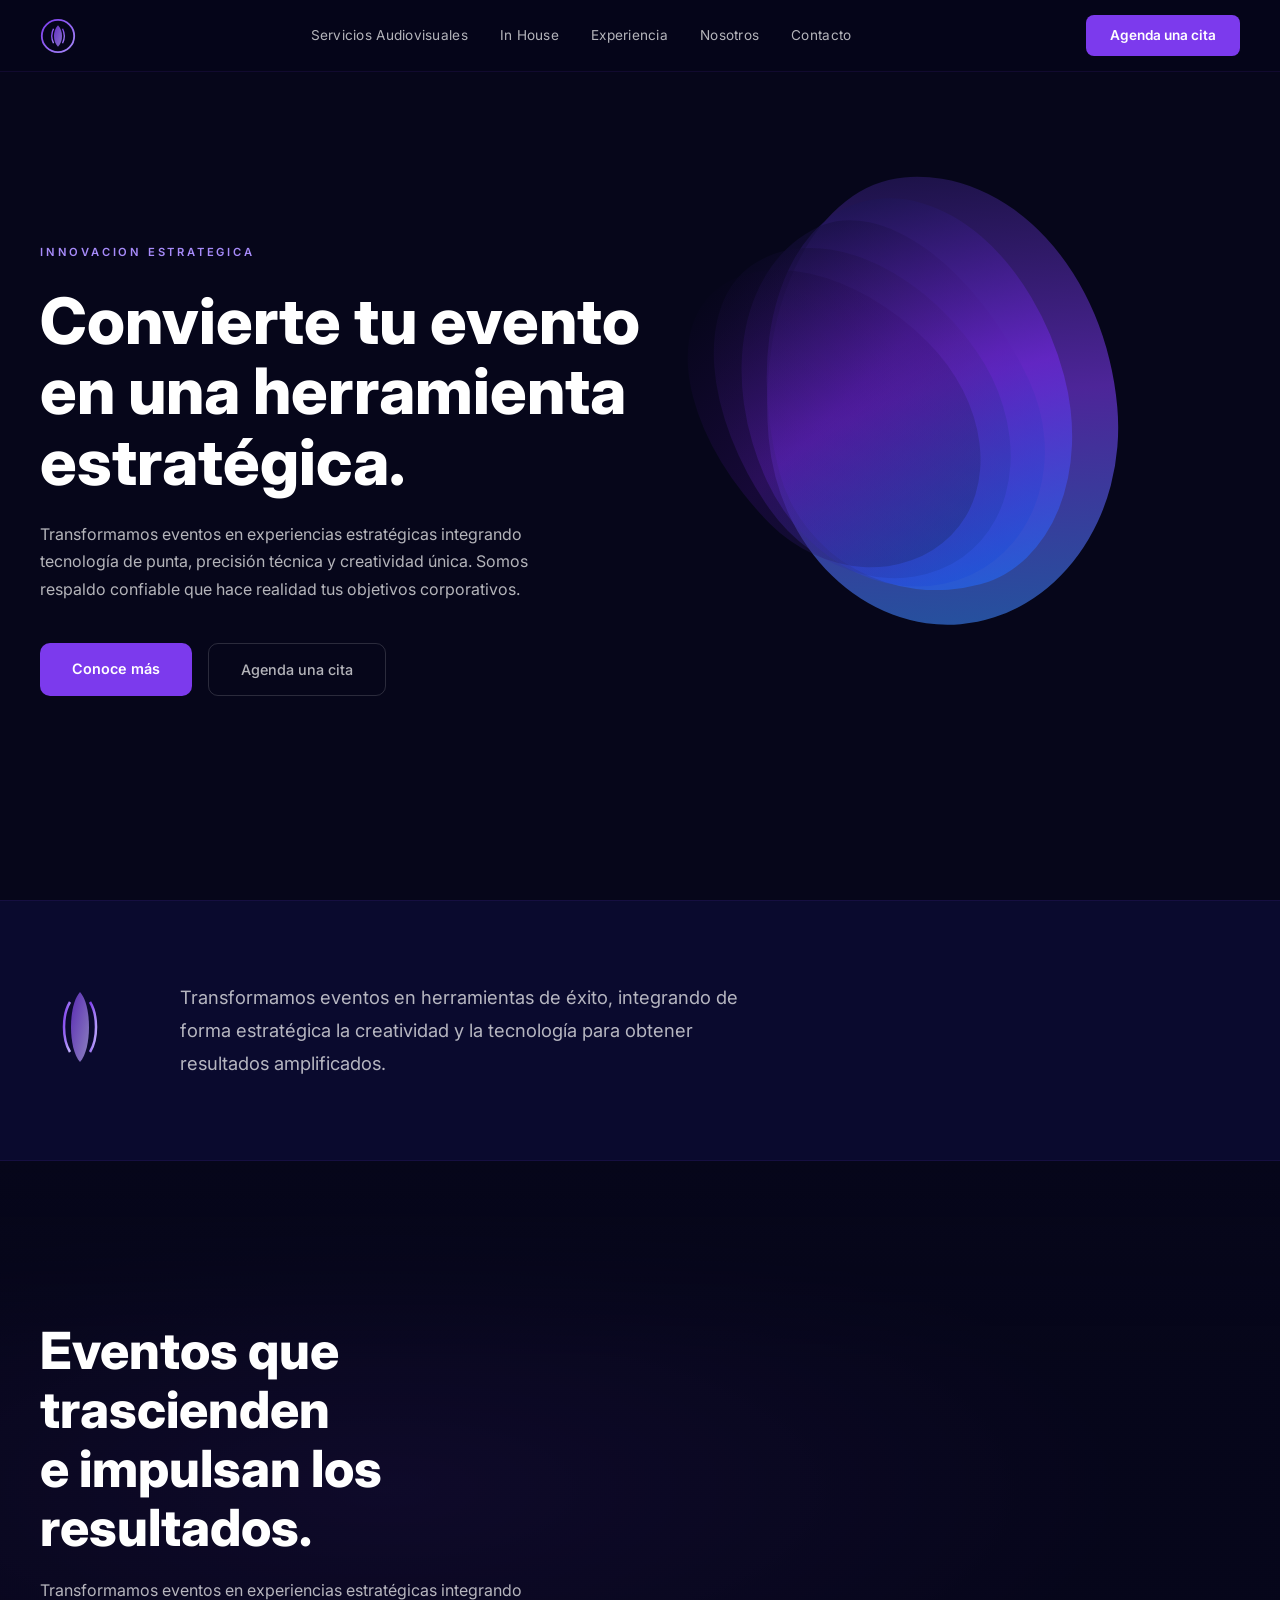
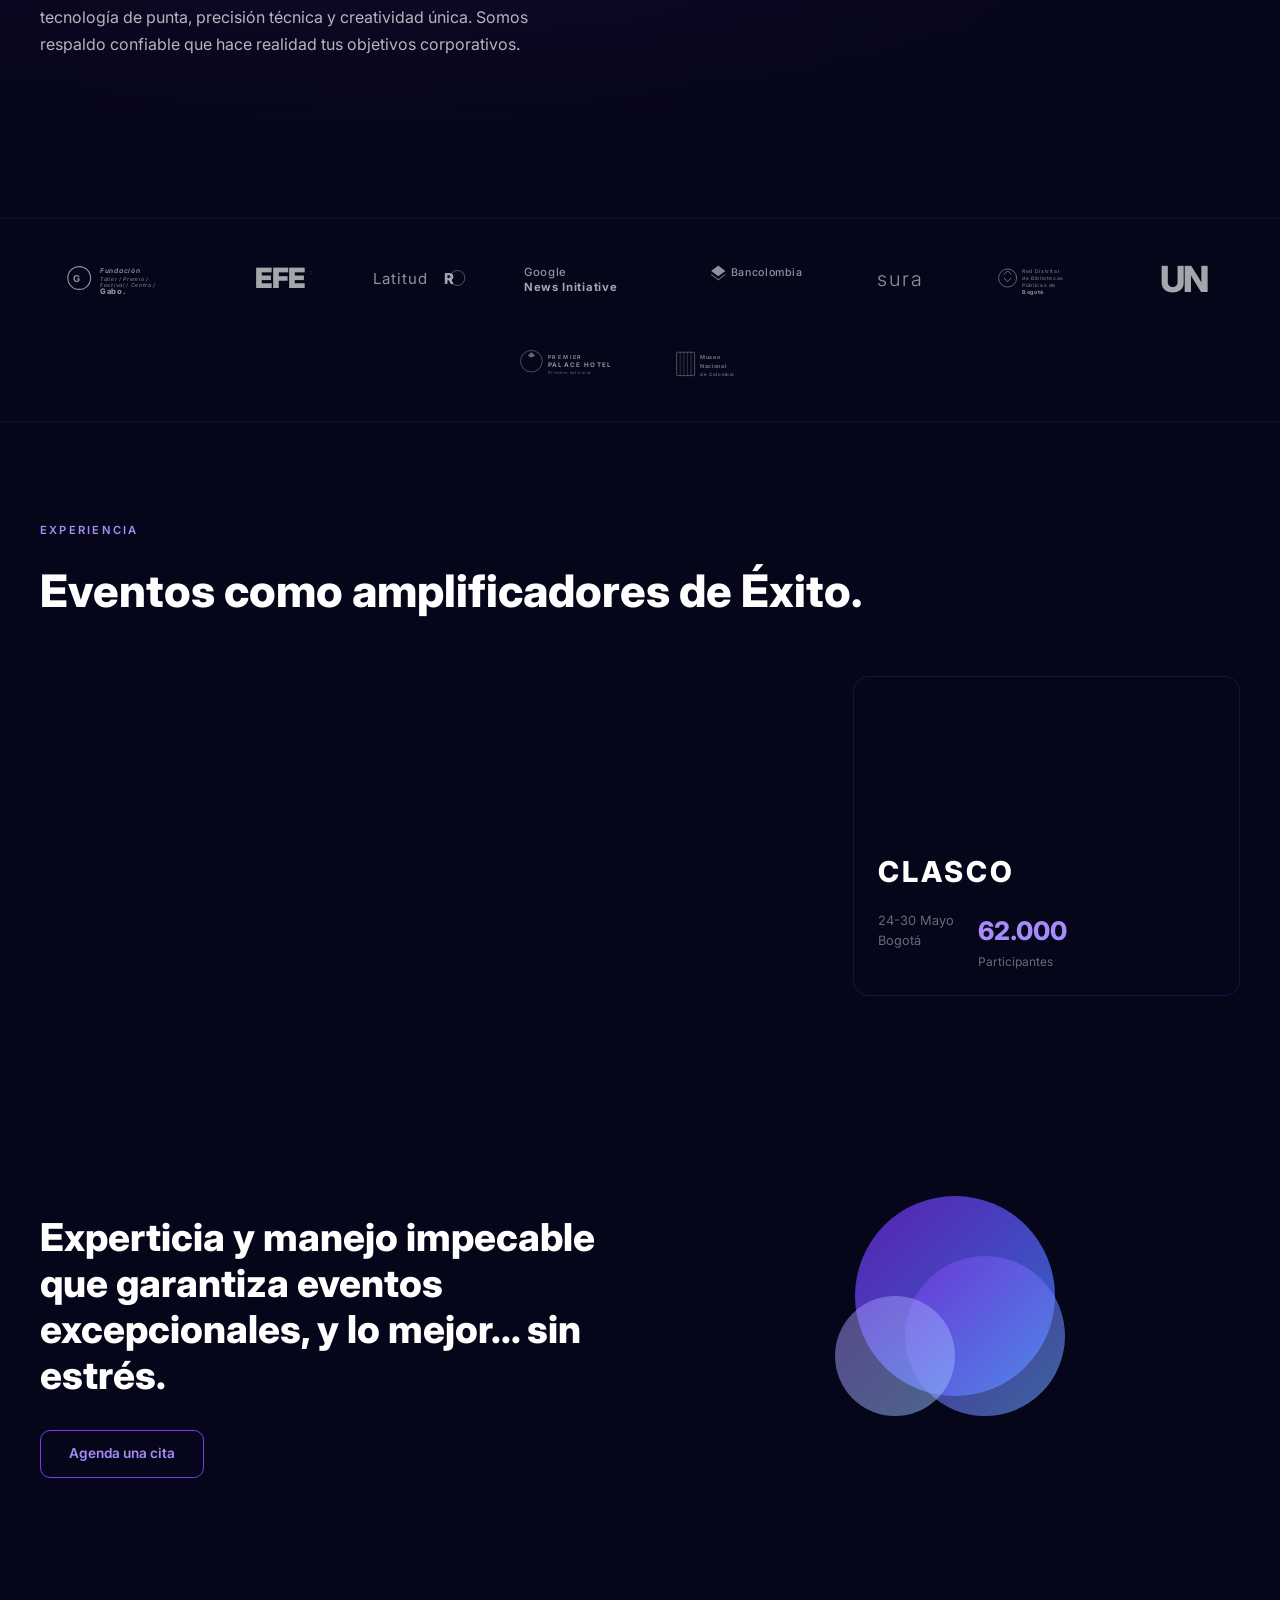
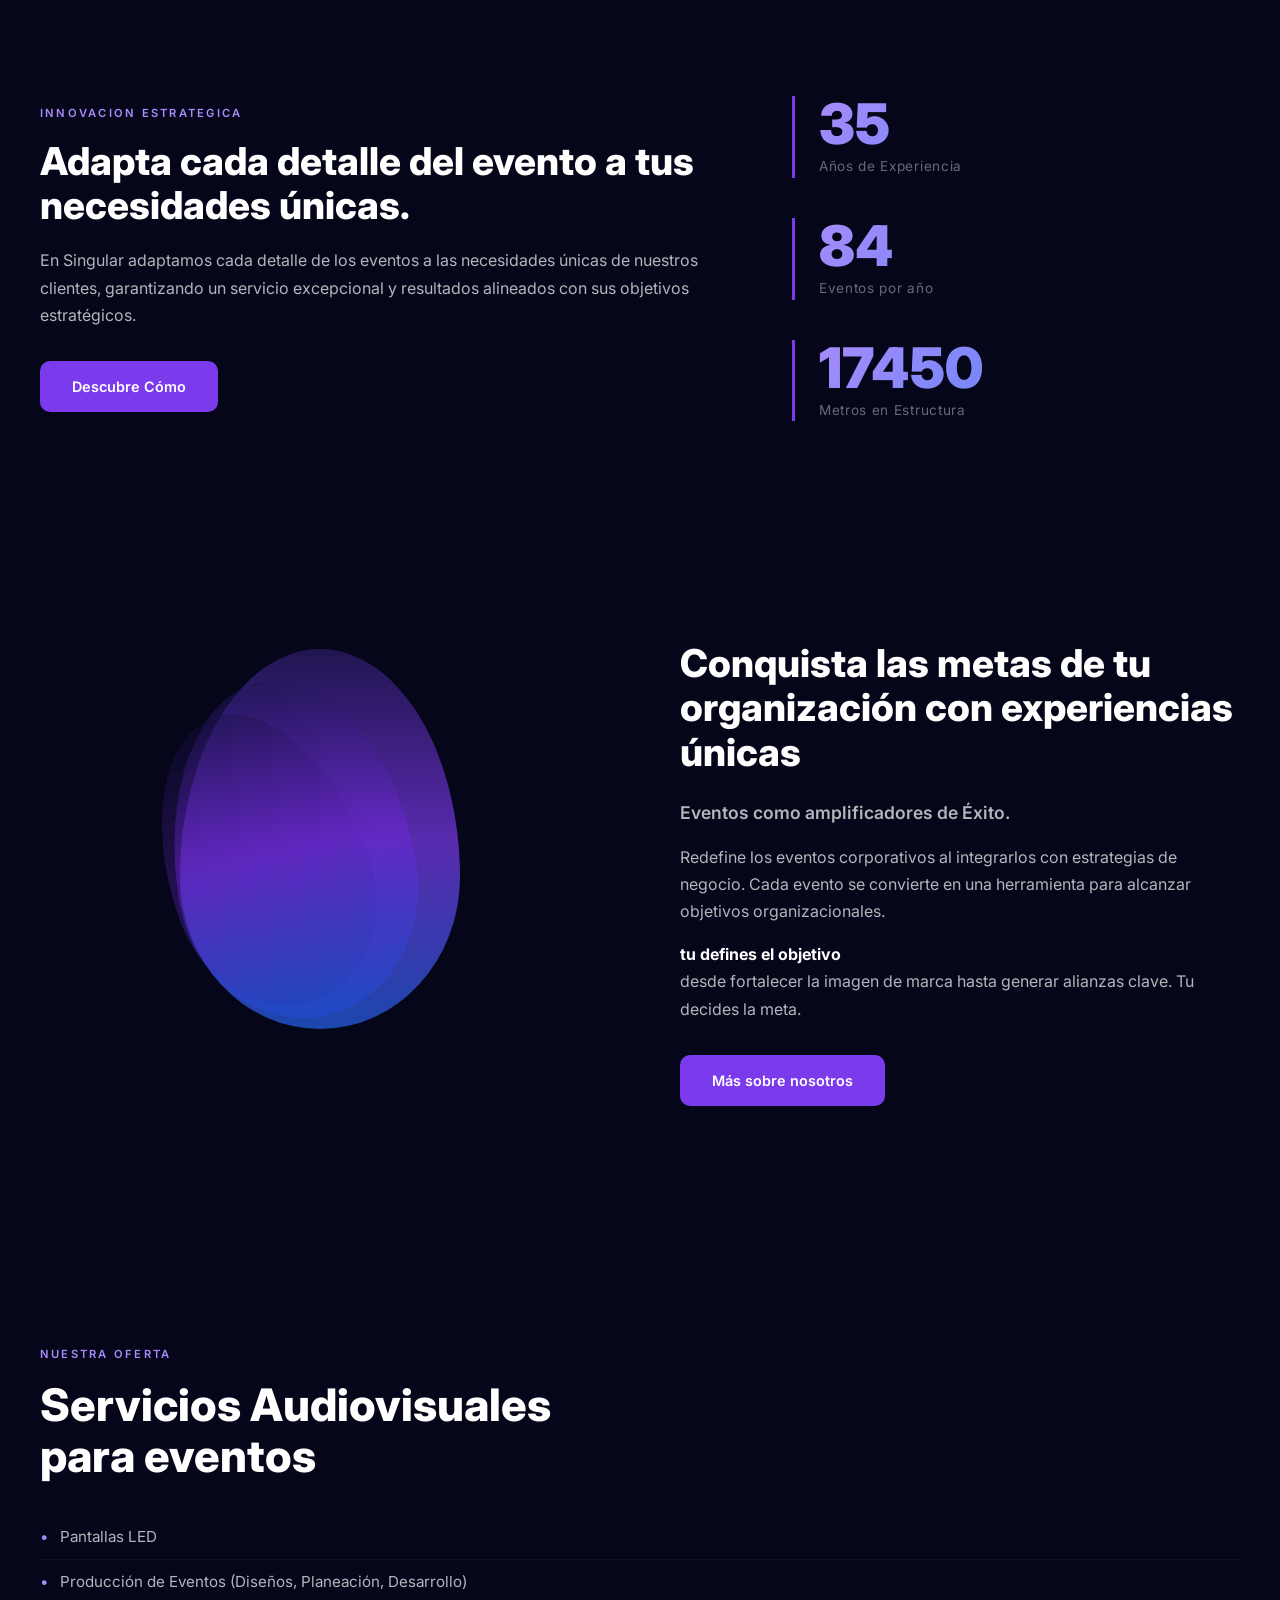
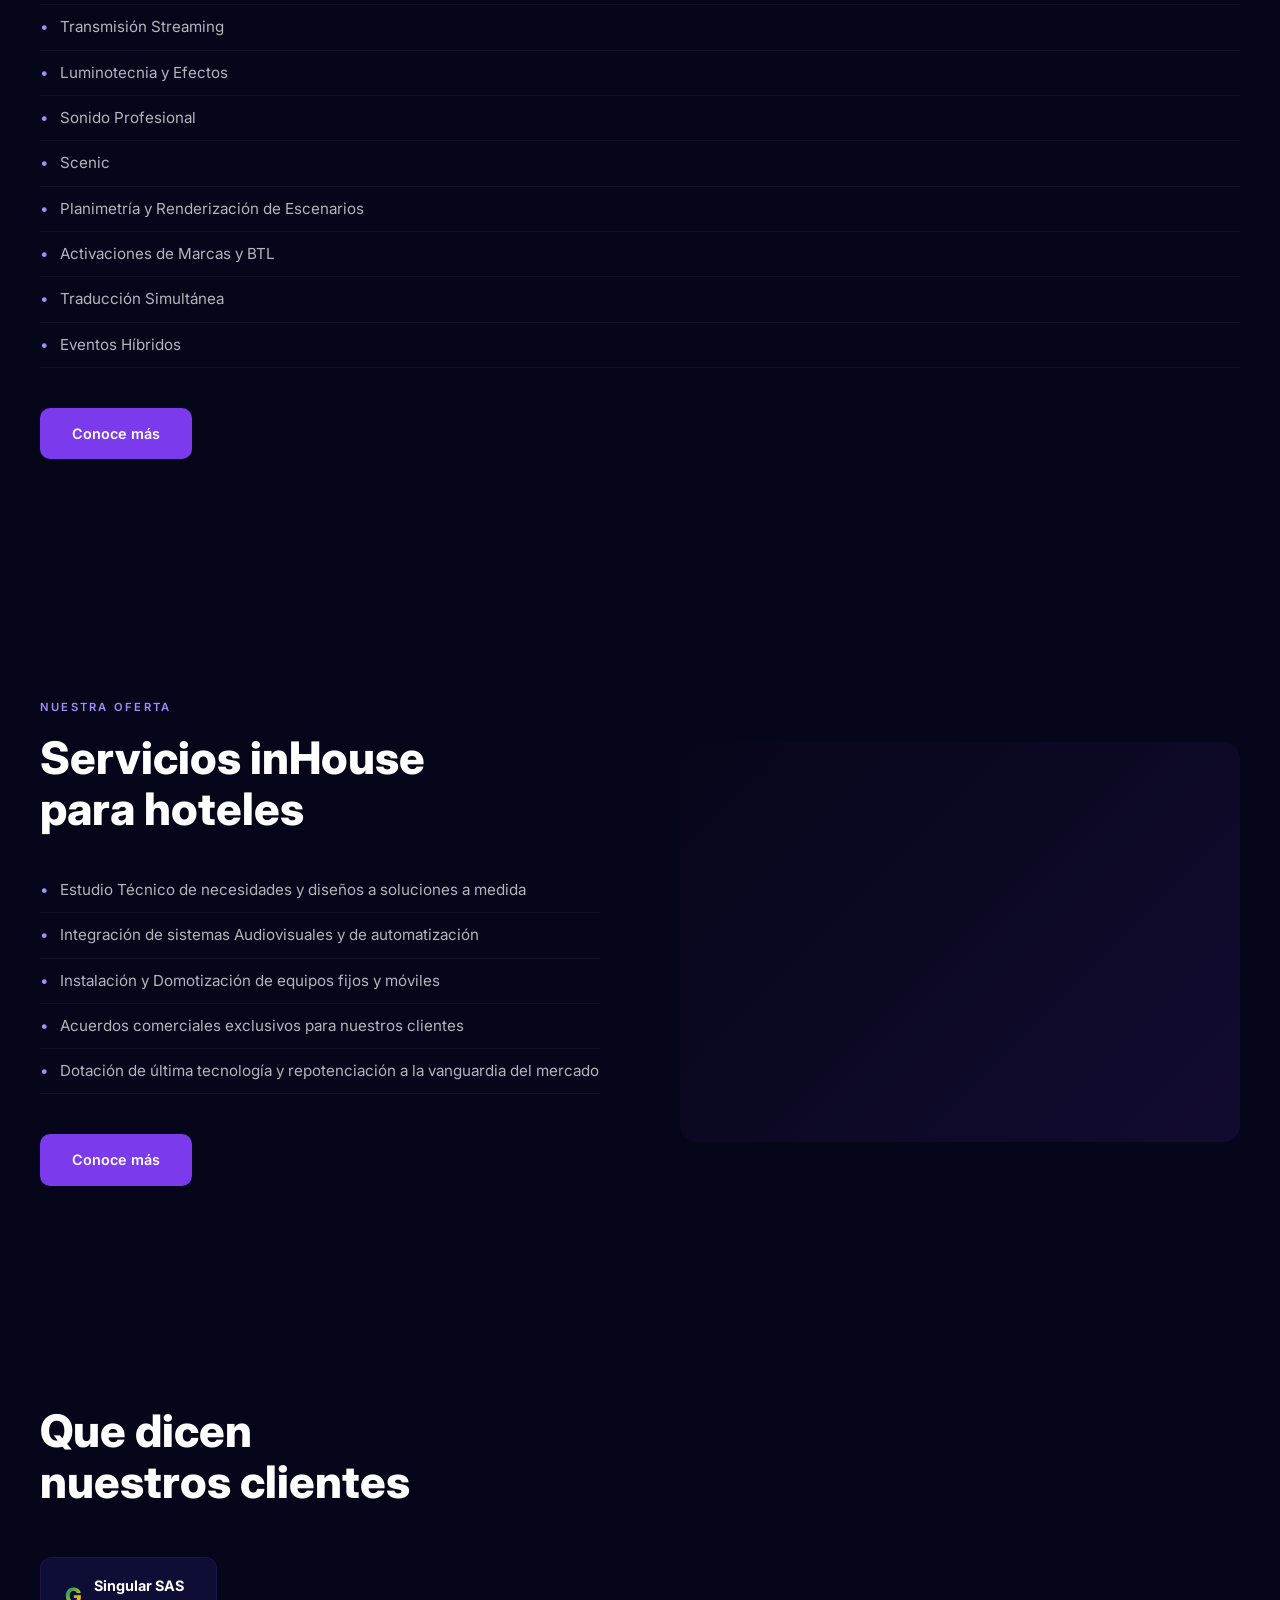
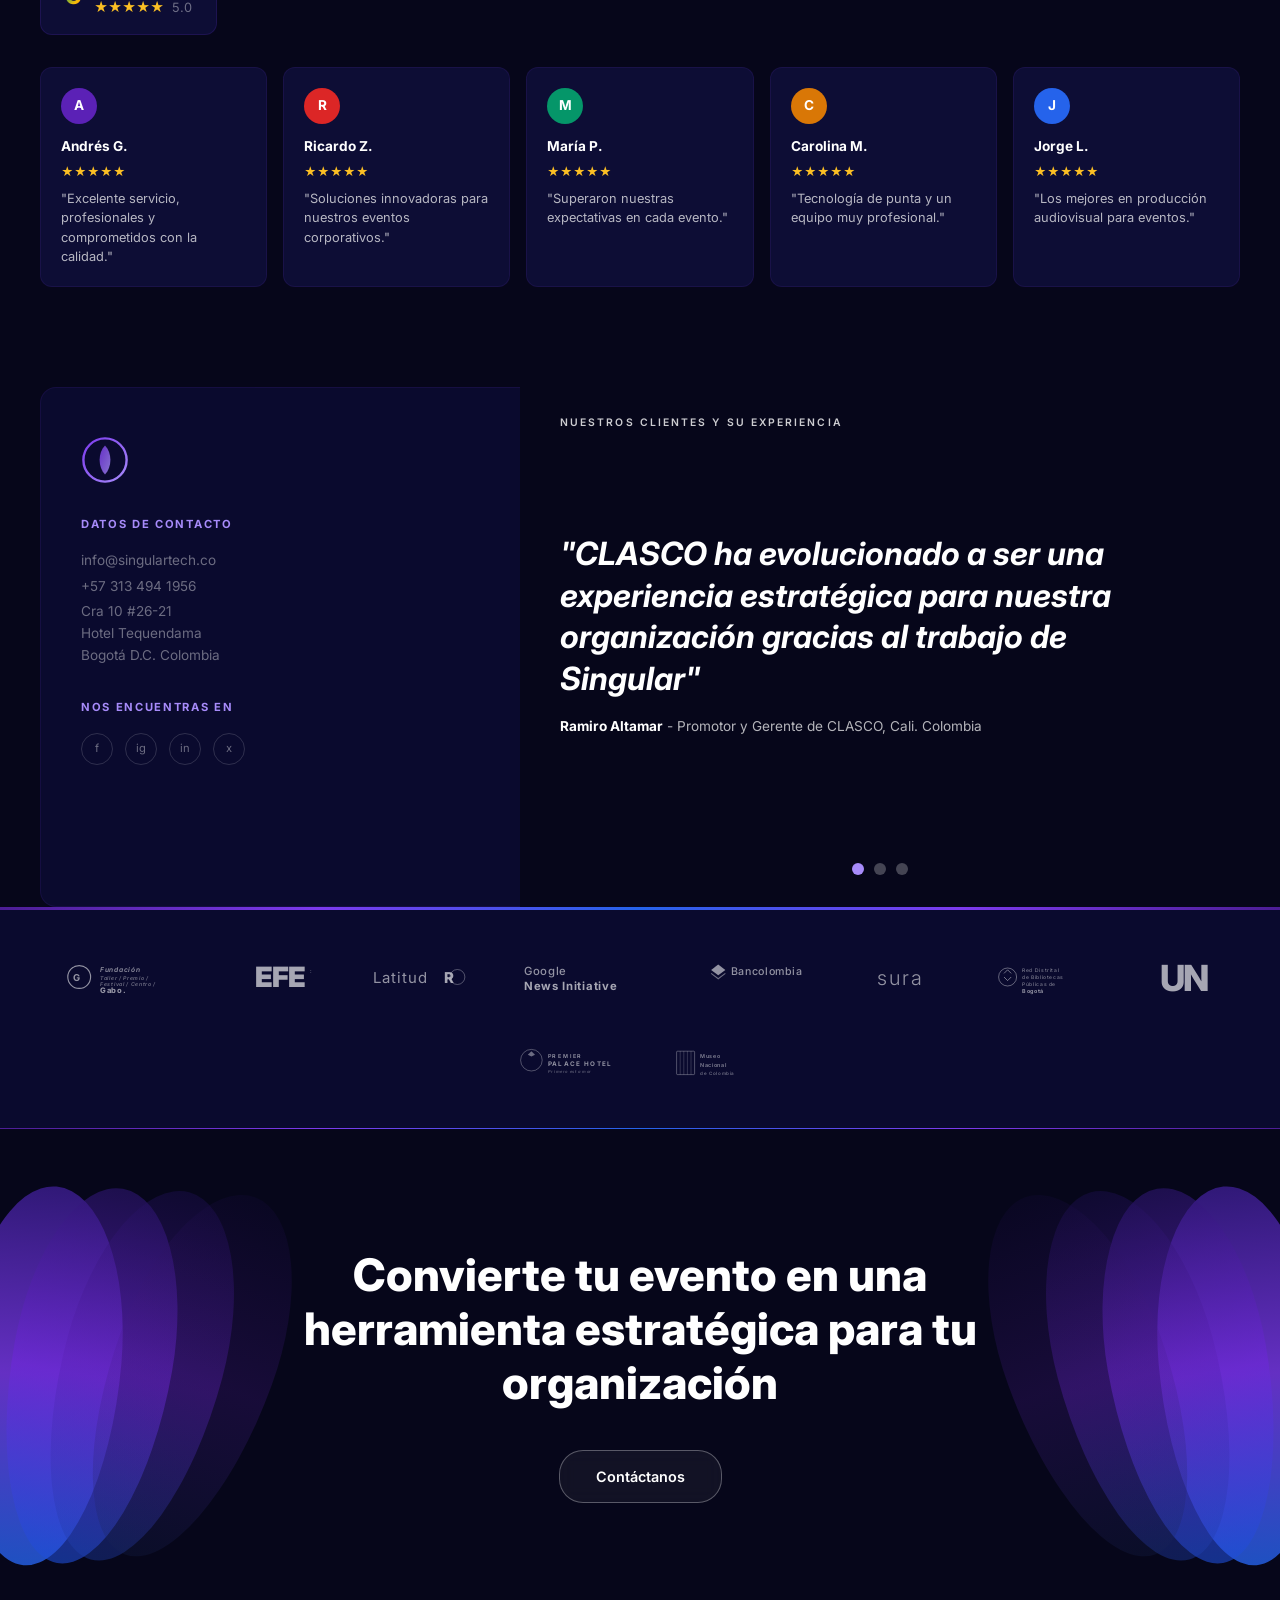
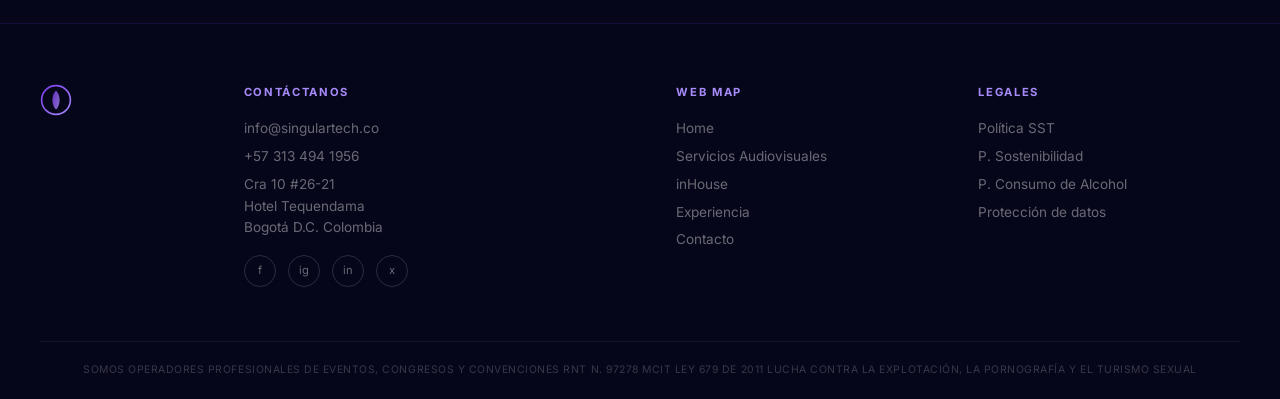
==== index.html @ 5dbaa3d8 "feat: landing page HOME completa - Singular Tech Prototipo de la pagina HOME para Singular (empresa " ====
<!DOCTYPE html>
<html lang="es">
<head>
  <meta charset="UTF-8">
  <meta name="viewport" content="width=device-width, initial-scale=1.0">
  <title>Singular - Eventos Estratégicos</title>
  <link rel="stylesheet" href="styles.css">
  <link rel="preconnect" href="https://fonts.googleapis.com">
  <link rel="preconnect" href="https://fonts.gstatic.com" crossorigin>
  <link href="https://fonts.googleapis.com/css2?family=Inter:wght@300;400;500;600;700;800;900&display=swap" rel="stylesheet">
</head>
<body>

  <!-- NAVBAR -->
  <nav class="navbar">
    <div class="navbar-inner">
      <a href="#" class="logo">
        <svg class="logo-icon" viewBox="0 0 40 40" width="36" height="36">
          <circle cx="20" cy="20" r="18" fill="none" stroke="url(#logoGrad)" stroke-width="2"/>
          <path d="M20 8 C14 14, 14 26, 20 32 C26 26, 26 14, 20 8Z" fill="url(#logoGrad)" opacity="0.8"/>
          <path d="M15 12 C12 18, 12 22, 15 28" stroke="url(#logoGrad)" stroke-width="1.5" fill="none"/>
          <path d="M25 12 C28 18, 28 22, 25 28" stroke="url(#logoGrad)" stroke-width="1.5" fill="none"/>
          <defs>
            <linearGradient id="logoGrad" x1="0%" y1="0%" x2="100%" y2="100%">
              <stop offset="0%" stop-color="#7c3aed"/>
              <stop offset="100%" stop-color="#a78bfa"/>
            </linearGradient>
          </defs>
        </svg>
      </a>
      <div class="nav-links">
        <a href="#">Servicios Audiovisuales</a>
        <a href="#">In House</a>
        <a href="#">Experiencia</a>
        <a href="#">Nosotros</a>
        <a href="#" class="nav-contact">Contacto</a>
      </div>
      <a href="#" class="btn-cta-nav">Agenda una cita</a>
      <button class="mobile-menu-btn" aria-label="Menu">
        <span></span><span></span><span></span>
      </button>
    </div>
  </nav>

  <!-- HERO -->
  <section class="hero">
    <div class="hero-bg-shapes">
      <div class="shape shape-1"></div>
      <div class="shape shape-2"></div>
      <div class="shape shape-3"></div>
      <div class="shape shape-4"></div>
      <div class="shape shape-5"></div>
    </div>
    <div class="hero-content">
      <p class="hero-label">INNOVACION ESTRATEGICA</p>
      <h1>Convierte tu evento<br>en una herramienta<br>estratégica.</h1>
      <p class="hero-sub">Transformamos eventos en experiencias estratégicas integrando tecnología de punta, precisión técnica y creatividad única. Somos respaldo confiable que hace realidad tus objetivos corporativos.</p>
      <div class="hero-buttons">
        <a href="#" class="btn-primary">Conoce más</a>
        <a href="#" class="btn-secondary">Agenda una cita</a>
      </div>
    </div>
  </section>

  <!-- TRANSFORMAMOS -->
  <section class="transform-section">
    <div class="transform-inner">
      <div class="transform-icon">
        <svg viewBox="0 0 80 80" width="80" height="80">
          <path d="M40 5 C28 18, 28 62, 40 75 C52 62, 52 18, 40 5Z" fill="url(#tGrad)" opacity="0.7"/>
          <path d="M30 15 C22 28, 22 52, 30 65" stroke="url(#tGrad)" stroke-width="2.5" fill="none"/>
          <path d="M50 15 C58 28, 58 52, 50 65" stroke="url(#tGrad)" stroke-width="2.5" fill="none"/>
          <defs>
            <linearGradient id="tGrad" x1="0%" y1="0%" x2="100%" y2="100%">
              <stop offset="0%" stop-color="#7c3aed"/>
              <stop offset="100%" stop-color="#c4b5fd"/>
            </linearGradient>
          </defs>
        </svg>
      </div>
      <div class="transform-text">
        <p>Transformamos eventos en herramientas de éxito, integrando de forma estratégica la creatividad y la tecnología para obtener resultados amplificados.</p>
      </div>
    </div>
  </section>

  <!-- EVENTOS QUE TRASCIENDEN -->
  <section class="trascienden">
    <div class="trascienden-bg">
      <div class="gradient-overlay"></div>
    </div>
    <div class="trascienden-content">
      <h2>Eventos que trascienden<br>e impulsan los resultados.</h2>
      <p>Transformamos eventos en experiencias estratégicas integrando tecnología de punta, precisión técnica y creatividad única. Somos respaldo confiable que hace realidad tus objetivos corporativos.</p>
    </div>
  </section>

  <!-- LOGOS CLIENTES -->
  <section class="logos-section">
    <div class="logos-track">
      <!-- Fundación Gabo -->
      <span class="logo-item logo-svg">
        <svg viewBox="0 0 150 40" height="38">
          <circle cx="16" cy="20" r="12" fill="none" stroke="white" stroke-width="1.2" opacity="0.7"/>
          <text x="14" y="24" font-size="10" fill="white" font-weight="700" text-anchor="middle" opacity="0.7">G</text>
          <text x="38" y="15" font-size="7" fill="white" font-weight="600" font-style="italic" opacity="0.7">Fundación</text>
          <text x="38" y="23" font-size="5.5" fill="white" opacity="0.5" font-style="italic">Taller / Premio /</text>
          <text x="38" y="29" font-size="5.5" fill="white" opacity="0.5" font-style="italic">Festival / Centro /</text>
          <text x="38" y="37" font-size="8" fill="white" font-weight="800" opacity="0.7">Gabo.</text>
        </svg>
      </span>
      <!-- EFE -->
      <span class="logo-item logo-svg">
        <svg viewBox="0 0 70 32" height="32">
          <text x="0" y="26" font-size="28" fill="white" font-weight="900" letter-spacing="-1" opacity="0.8">EFE</text>
          <text x="55" y="12" font-size="5" fill="white" opacity="0.6">:</text>
        </svg>
      </span>
      <!-- Latitud R -->
      <span class="logo-item logo-svg">
        <svg viewBox="0 0 110 32" height="30">
          <text x="0" y="22" font-size="16" fill="white" font-weight="400" letter-spacing="1" opacity="0.7">Latitud</text>
          <text x="76" y="22" font-size="16" fill="white" font-weight="800" opacity="0.8">R</text>
          <circle cx="90" cy="16" r="8" fill="none" stroke="white" stroke-width="1" opacity="0.4"/>
        </svg>
      </span>
      <!-- Google News Initiative -->
      <span class="logo-item logo-svg">
        <svg viewBox="0 0 140 36" height="34">
          <text x="0" y="16" font-size="12" fill="white" font-weight="500" opacity="0.7">Google</text>
          <text x="0" y="32" font-size="12" fill="white" font-weight="700" opacity="0.8">News Initiative</text>
        </svg>
      </span>
      <!-- Bancolombia -->
      <span class="logo-item logo-svg">
        <svg viewBox="0 0 140 36" height="32">
          <path d="M8 10 L16 4 L24 10 L16 16Z" fill="white" opacity="0.7"/>
          <path d="M8 14 L16 20 L24 14" fill="none" stroke="white" stroke-width="1.2" opacity="0.5"/>
          <text x="30" y="16" font-size="12" fill="white" font-weight="500" opacity="0.7">Bancolombia</text>
        </svg>
      </span>
      <!-- SURA -->
      <span class="logo-item logo-svg">
        <svg viewBox="0 0 70 28" height="28">
          <text x="0" y="22" font-size="20" fill="white" font-weight="300" letter-spacing="2" opacity="0.7">sura</text>
        </svg>
      </span>
      <!-- BibloRed -->
      <span class="logo-item logo-svg">
        <svg viewBox="0 0 130 40" height="36">
          <circle cx="14" cy="20" r="10" fill="none" stroke="white" stroke-width="1" opacity="0.5"/>
          <path d="M10 16 L14 12 L18 16 M10 20 L14 24 L18 20" stroke="white" stroke-width="1" fill="none" opacity="0.6"/>
          <text x="30" y="14" font-size="5.5" fill="white" opacity="0.5">Red Distrital</text>
          <text x="30" y="22" font-size="5.5" fill="white" opacity="0.5">de Bibliotecas</text>
          <text x="30" y="30" font-size="5.5" fill="white" opacity="0.5">Públicas de</text>
          <text x="30" y="38" font-size="6" fill="white" font-weight="700" opacity="0.7">Bogotá</text>
        </svg>
      </span>
      <!-- UN -->
      <span class="logo-item logo-svg">
        <svg viewBox="0 0 50 32" height="36">
          <text x="0" y="28" font-size="32" fill="white" font-weight="800" letter-spacing="-2" opacity="0.8">UN</text>
        </svg>
      </span>
      <!-- Premier Palace Hotel -->
      <span class="logo-item logo-svg">
        <svg viewBox="0 0 120 40" height="36">
          <circle cx="16" cy="18" r="12" fill="none" stroke="white" stroke-width="0.8" opacity="0.5"/>
          <path d="M12 12 L16 8 L20 12 L16 14Z" fill="white" opacity="0.5"/>
          <text x="34" y="15" font-size="6" fill="white" font-weight="600" letter-spacing="2" opacity="0.7">PREMIER</text>
          <text x="34" y="24" font-size="7" fill="white" font-weight="700" letter-spacing="1.5" opacity="0.7">PALACE HOTEL</text>
          <text x="34" y="32" font-size="4.5" fill="white" opacity="0.4" font-style="italic">Primero est amor</text>
        </svg>
      </span>
      <!-- Museo Nacional -->
      <span class="logo-item logo-svg">
        <svg viewBox="0 0 100 40" height="36">
          <rect x="4" y="8" width="20" height="26" rx="1" fill="none" stroke="white" stroke-width="0.8" opacity="0.5"/>
          <line x1="8" y1="8" x2="8" y2="34" stroke="white" stroke-width="0.6" opacity="0.4"/>
          <line x1="12" y1="8" x2="12" y2="34" stroke="white" stroke-width="0.6" opacity="0.4"/>
          <line x1="16" y1="8" x2="16" y2="34" stroke="white" stroke-width="0.6" opacity="0.4"/>
          <line x1="20" y1="8" x2="20" y2="34" stroke="white" stroke-width="0.6" opacity="0.4"/>
          <text x="30" y="16" font-size="6" fill="white" font-weight="600" opacity="0.6">Museo</text>
          <text x="30" y="25" font-size="6" fill="white" font-weight="600" opacity="0.6">Nacional</text>
          <text x="30" y="34" font-size="5" fill="white" opacity="0.5">de Colombia</text>
        </svg>
      </span>
    </div>
  </section>

  <!-- AMPLIFICADORES DE EXITO -->
  <section class="amplificadores">
    <div class="amplificadores-content">
      <p class="section-label">EXPERIENCIA</p>
      <h2>Eventos como amplificadores de Éxito.</h2>
    </div>
    <div class="amplificadores-grid">
      <div class="amp-card amp-img-1">
        <div class="amp-card-overlay"></div>
      </div>
      <div class="amp-card amp-img-2">
        <div class="amp-card-overlay"></div>
      </div>
      <div class="amp-card amp-featured">
        <div class="amp-featured-inner">
          <span class="amp-tag">CLASCO</span>
          <div class="amp-stats-row">
            <div class="amp-stat-mini">
              <span class="amp-stat-date">24-30 Mayo</span>
              <span class="amp-stat-place">Bogotá</span>
            </div>
            <div class="amp-stat-mini">
              <span class="amp-stat-num">62.000</span>
              <span class="amp-stat-label">Participantes</span>
            </div>
          </div>
        </div>
      </div>
    </div>
  </section>

  <!-- EXPERTICIA -->
  <section class="experticia">
    <div class="experticia-content">
      <h2>Experticia y manejo impecable que garantiza eventos excepcionales, y lo mejor... sin estrés.</h2>
      <a href="#" class="btn-outline">Agenda una cita</a>
    </div>
    <div class="experticia-visual">
      <div class="shape-cluster">
        <div class="shape-ball s1"></div>
        <div class="shape-ball s2"></div>
        <div class="shape-ball s3"></div>
      </div>
    </div>
  </section>

  <!-- ADAPTA CADA DETALLE + STATS -->
  <section class="adapta">
    <div class="adapta-left">
      <p class="section-label">INNOVACION ESTRATEGICA</p>
      <h2>Adapta cada detalle del evento a tus necesidades únicas.</h2>
      <p>En Singular adaptamos cada detalle de los eventos a las necesidades únicas de nuestros clientes, garantizando un servicio excepcional y resultados alineados con sus objetivos estratégicos.</p>
      <a href="#" class="btn-primary">Descubre Cómo</a>
    </div>
    <div class="adapta-right">
      <div class="stat-block">
        <span class="stat-number">35</span>
        <span class="stat-text">Años de Experiencia</span>
      </div>
      <div class="stat-block">
        <span class="stat-number">84</span>
        <span class="stat-text">Eventos por año</span>
      </div>
      <div class="stat-block">
        <span class="stat-number">17450</span>
        <span class="stat-text">Metros en Estructura</span>
      </div>
    </div>
  </section>

  <!-- CONQUISTA LAS METAS -->
  <section class="conquista">
    <div class="conquista-visual">
      <div class="conquista-shapes">
        <div class="cshape c1"></div>
        <div class="cshape c2"></div>
        <div class="cshape c3"></div>
      </div>
    </div>
    <div class="conquista-content">
      <h2>Conquista las metas de tu organización con experiencias únicas</h2>
      <p class="conquista-sub">Eventos como amplificadores de Éxito.</p>
      <p>Redefine los eventos corporativos al integrarlos con estrategias de negocio. Cada evento se convierte en una herramienta para alcanzar objetivos organizacionales.</p>
      <p class="conquista-define"><strong>tu defines el objetivo</strong><br>desde fortalecer la imagen de marca hasta generar alianzas clave. Tu decides la meta.</p>
      <a href="#" class="btn-primary">Más sobre nosotros</a>
    </div>
  </section>

  <!-- SERVICIOS AUDIOVISUALES -->
  <section class="servicios-av">
    <div class="servicios-av-bg"></div>
    <div class="servicios-av-content">
      <p class="section-label">NUESTRA OFERTA</p>
      <h2>Servicios Audiovisuales<br>para eventos</h2>
      <ul class="servicios-list">
        <li>Pantallas LED</li>
        <li>Producción de Eventos (Diseños, Planeación, Desarrollo)</li>
        <li>Transmisión Streaming</li>
        <li>Luminotecnia y Efectos</li>
        <li>Sonido Profesional</li>
        <li>Scenic</li>
        <li>Planimetría y Renderización de Escenarios</li>
        <li>Activaciones de Marcas y BTL</li>
        <li>Traducción Simultánea</li>
        <li>Eventos Híbridos</li>
      </ul>
      <a href="#" class="btn-primary">Conoce más</a>
    </div>
  </section>

  <!-- SERVICIOS INHOUSE -->
  <section class="servicios-inhouse">
    <div class="servicios-inhouse-content">
      <p class="section-label">NUESTRA OFERTA</p>
      <h2>Servicios inHouse<br>para hoteles</h2>
      <ul class="servicios-list">
        <li>Estudio Técnico de necesidades y diseños a soluciones a medida</li>
        <li>Integración de sistemas Audiovisuales y de automatización</li>
        <li>Instalación y Domotización de equipos fijos y móviles</li>
        <li>Acuerdos comerciales exclusivos para nuestros clientes</li>
        <li>Dotación de última tecnología y repotenciación a la vanguardia del mercado</li>
      </ul>
      <a href="#" class="btn-primary">Conoce más</a>
    </div>
    <div class="servicios-inhouse-visual">
      <div class="inhouse-img-placeholder"></div>
    </div>
  </section>

  <!-- QUE DICEN NUESTROS CLIENTES -->
  <section class="testimonios">
    <h2>Que dicen<br>nuestros clientes</h2>
    <div class="google-reviews">
      <div class="google-badge">
        <span class="google-g">G</span>
        <div>
          <strong>Singular SAS</strong>
          <div class="stars">&#9733;&#9733;&#9733;&#9733;&#9733; <span>5.0</span></div>
        </div>
      </div>
      <div class="reviews-grid">
        <div class="review-card">
          <div class="review-avatar">A</div>
          <div class="review-content">
            <strong>Andrés G.</strong>
            <div class="stars-sm">&#9733;&#9733;&#9733;&#9733;&#9733;</div>
            <p>"Excelente servicio, profesionales y comprometidos con la calidad."</p>
          </div>
        </div>
        <div class="review-card">
          <div class="review-avatar r">R</div>
          <div class="review-content">
            <strong>Ricardo Z.</strong>
            <div class="stars-sm">&#9733;&#9733;&#9733;&#9733;&#9733;</div>
            <p>"Soluciones innovadoras para nuestros eventos corporativos."</p>
          </div>
        </div>
        <div class="review-card">
          <div class="review-avatar m">M</div>
          <div class="review-content">
            <strong>María P.</strong>
            <div class="stars-sm">&#9733;&#9733;&#9733;&#9733;&#9733;</div>
            <p>"Superaron nuestras expectativas en cada evento."</p>
          </div>
        </div>
        <div class="review-card">
          <div class="review-avatar c">C</div>
          <div class="review-content">
            <strong>Carolina M.</strong>
            <div class="stars-sm">&#9733;&#9733;&#9733;&#9733;&#9733;</div>
            <p>"Tecnología de punta y un equipo muy profesional."</p>
          </div>
        </div>
        <div class="review-card">
          <div class="review-avatar j">J</div>
          <div class="review-content">
            <strong>Jorge L.</strong>
            <div class="stars-sm">&#9733;&#9733;&#9733;&#9733;&#9733;</div>
            <p>"Los mejores en producción audiovisual para eventos."</p>
          </div>
        </div>
      </div>
    </div>
  </section>

  <!-- TESTIMONIAL CLASCO -->
  <section class="testimonial-clasco">
    <div class="testimonial-clasco-grid">
      <div class="testimonial-clasco-info">
        <svg class="logo-icon" viewBox="0 0 40 40" width="48" height="48">
          <circle cx="20" cy="20" r="18" fill="none" stroke="url(#tcGrad)" stroke-width="2"/>
          <path d="M20 8 C14 14, 14 26, 20 32 C26 26, 26 14, 20 8Z" fill="url(#tcGrad)" opacity="0.8"/>
          <defs>
            <linearGradient id="tcGrad" x1="0%" y1="0%" x2="100%" y2="100%">
              <stop offset="0%" stop-color="#7c3aed"/>
              <stop offset="100%" stop-color="#a78bfa"/>
            </linearGradient>
          </defs>
        </svg>
        <h4>DATOS DE CONTACTO</h4>
        <p>info@singulartech.co</p>
        <p>+57 313 494 1956</p>
        <p>Cra 10 #26-21<br>Hotel Tequendama<br>Bogotá D.C. Colombia</p>
        <h4 class="mt-24">NOS ENCUENTRAS EN</h4>
        <div class="social-icons">
          <a href="#" aria-label="Facebook">f</a>
          <a href="#" aria-label="Instagram">ig</a>
          <a href="#" aria-label="LinkedIn">in</a>
          <a href="#" aria-label="X">x</a>
        </div>
      </div>
      <div class="testimonial-clasco-quote">
        <span class="testimonial-label">NUESTROS CLIENTES Y SU EXPERIENCIA</span>
        <div class="testimonial-quote-content">
          <blockquote>
            "CLASCO ha evolucionado a ser una experiencia estratégica para nuestra organización gracias al trabajo de Singular"
          </blockquote>
          <p class="testimonial-author"><strong>Ramiro Altamar</strong> - Promotor y Gerente de CLASCO, Cali. Colombia</p>
        </div>
        <div class="testimonial-dots">
          <span class="dot active"></span>
          <span class="dot"></span>
          <span class="dot"></span>
        </div>
      </div>
    </div>
  </section>

  <!-- LOGOS CLIENTES FULL (reusa mismos SVGs) -->
  <section class="logos-section-full">
    <div class="logos-track">
      <span class="logo-item logo-svg">
        <svg viewBox="0 0 150 40" height="38">
          <circle cx="16" cy="20" r="12" fill="none" stroke="white" stroke-width="1.2" opacity="0.7"/>
          <text x="14" y="24" font-size="10" fill="white" font-weight="700" text-anchor="middle" opacity="0.7">G</text>
          <text x="38" y="15" font-size="7" fill="white" font-weight="600" font-style="italic" opacity="0.7">Fundación</text>
          <text x="38" y="23" font-size="5.5" fill="white" opacity="0.5" font-style="italic">Taller / Premio /</text>
          <text x="38" y="29" font-size="5.5" fill="white" opacity="0.5" font-style="italic">Festival / Centro /</text>
          <text x="38" y="37" font-size="8" fill="white" font-weight="800" opacity="0.7">Gabo.</text>
        </svg>
      </span>
      <span class="logo-item logo-svg">
        <svg viewBox="0 0 70 32" height="32">
          <text x="0" y="26" font-size="28" fill="white" font-weight="900" letter-spacing="-1" opacity="0.8">EFE</text>
          <text x="55" y="12" font-size="5" fill="white" opacity="0.6">:</text>
        </svg>
      </span>
      <span class="logo-item logo-svg">
        <svg viewBox="0 0 110 32" height="30">
          <text x="0" y="22" font-size="16" fill="white" font-weight="400" letter-spacing="1" opacity="0.7">Latitud</text>
          <text x="76" y="22" font-size="16" fill="white" font-weight="800" opacity="0.8">R</text>
          <circle cx="90" cy="16" r="8" fill="none" stroke="white" stroke-width="1" opacity="0.4"/>
        </svg>
      </span>
      <span class="logo-item logo-svg">
        <svg viewBox="0 0 140 36" height="34">
          <text x="0" y="16" font-size="12" fill="white" font-weight="500" opacity="0.7">Google</text>
          <text x="0" y="32" font-size="12" fill="white" font-weight="700" opacity="0.8">News Initiative</text>
        </svg>
      </span>
      <span class="logo-item logo-svg">
        <svg viewBox="0 0 140 36" height="32">
          <path d="M8 10 L16 4 L24 10 L16 16Z" fill="white" opacity="0.7"/>
          <path d="M8 14 L16 20 L24 14" fill="none" stroke="white" stroke-width="1.2" opacity="0.5"/>
          <text x="30" y="16" font-size="12" fill="white" font-weight="500" opacity="0.7">Bancolombia</text>
        </svg>
      </span>
      <span class="logo-item logo-svg">
        <svg viewBox="0 0 70 28" height="28">
          <text x="0" y="22" font-size="20" fill="white" font-weight="300" letter-spacing="2" opacity="0.7">sura</text>
        </svg>
      </span>
      <span class="logo-item logo-svg">
        <svg viewBox="0 0 130 40" height="36">
          <circle cx="14" cy="20" r="10" fill="none" stroke="white" stroke-width="1" opacity="0.5"/>
          <path d="M10 16 L14 12 L18 16 M10 20 L14 24 L18 20" stroke="white" stroke-width="1" fill="none" opacity="0.6"/>
          <text x="30" y="14" font-size="5.5" fill="white" opacity="0.5">Red Distrital</text>
          <text x="30" y="22" font-size="5.5" fill="white" opacity="0.5">de Bibliotecas</text>
          <text x="30" y="30" font-size="5.5" fill="white" opacity="0.5">Públicas de</text>
          <text x="30" y="38" font-size="6" fill="white" font-weight="700" opacity="0.7">Bogotá</text>
        </svg>
      </span>
      <span class="logo-item logo-svg">
        <svg viewBox="0 0 50 32" height="36">
          <text x="0" y="28" font-size="32" fill="white" font-weight="800" letter-spacing="-2" opacity="0.8">UN</text>
        </svg>
      </span>
      <span class="logo-item logo-svg">
        <svg viewBox="0 0 120 40" height="36">
          <circle cx="16" cy="18" r="12" fill="none" stroke="white" stroke-width="0.8" opacity="0.5"/>
          <path d="M12 12 L16 8 L20 12 L16 14Z" fill="white" opacity="0.5"/>
          <text x="34" y="15" font-size="6" fill="white" font-weight="600" letter-spacing="2" opacity="0.7">PREMIER</text>
          <text x="34" y="24" font-size="7" fill="white" font-weight="700" letter-spacing="1.5" opacity="0.7">PALACE HOTEL</text>
          <text x="34" y="32" font-size="4.5" fill="white" opacity="0.4" font-style="italic">Primero est amor</text>
        </svg>
      </span>
      <span class="logo-item logo-svg">
        <svg viewBox="0 0 100 40" height="36">
          <rect x="4" y="8" width="20" height="26" rx="1" fill="none" stroke="white" stroke-width="0.8" opacity="0.5"/>
          <line x1="8" y1="8" x2="8" y2="34" stroke="white" stroke-width="0.6" opacity="0.4"/>
          <line x1="12" y1="8" x2="12" y2="34" stroke="white" stroke-width="0.6" opacity="0.4"/>
          <line x1="16" y1="8" x2="16" y2="34" stroke="white" stroke-width="0.6" opacity="0.4"/>
          <line x1="20" y1="8" x2="20" y2="34" stroke="white" stroke-width="0.6" opacity="0.4"/>
          <text x="30" y="16" font-size="6" fill="white" font-weight="600" opacity="0.6">Museo</text>
          <text x="30" y="25" font-size="6" fill="white" font-weight="600" opacity="0.6">Nacional</text>
          <text x="30" y="34" font-size="5" fill="white" opacity="0.5">de Colombia</text>
        </svg>
      </span>
    </div>
  </section>

  <!-- CTA FINAL -->
  <section class="cta-final">
    <div class="cta-petals-left">
      <div class="petal p1"></div>
      <div class="petal p2"></div>
      <div class="petal p3"></div>
      <div class="petal p4"></div>
    </div>
    <div class="cta-petals-right">
      <div class="petal p1"></div>
      <div class="petal p2"></div>
      <div class="petal p3"></div>
      <div class="petal p4"></div>
    </div>
    <div class="cta-final-content">
      <h2>Convierte tu evento en una herramienta estratégica para tu organización</h2>
      <a href="#" class="btn-primary-outline">Contáctanos</a>
    </div>
  </section>

  <!-- FOOTER -->
  <footer class="footer">
    <div class="footer-inner">
      <div class="footer-col footer-brand">
        <svg class="logo-icon" viewBox="0 0 40 40" width="32" height="32">
          <circle cx="20" cy="20" r="18" fill="none" stroke="url(#fGrad)" stroke-width="2"/>
          <path d="M20 8 C14 14, 14 26, 20 32 C26 26, 26 14, 20 8Z" fill="url(#fGrad)" opacity="0.8"/>
          <defs>
            <linearGradient id="fGrad" x1="0%" y1="0%" x2="100%" y2="100%">
              <stop offset="0%" stop-color="#7c3aed"/>
              <stop offset="100%" stop-color="#a78bfa"/>
            </linearGradient>
          </defs>
        </svg>
      </div>
      <div class="footer-col">
        <h4>CONTÁCTANOS</h4>
        <p>info@singulartech.co</p>
        <p>+57 313 494 1956</p>
        <p>Cra 10 #26-21<br>Hotel Tequendama<br>Bogotá D.C. Colombia</p>
        <div class="social-icons">
          <a href="#" aria-label="Facebook">f</a>
          <a href="#" aria-label="Instagram">ig</a>
          <a href="#" aria-label="LinkedIn">in</a>
          <a href="#" aria-label="X">x</a>
        </div>
      </div>
      <div class="footer-col">
        <h4>WEB MAP</h4>
        <a href="#">Home</a>
        <a href="#">Servicios Audiovisuales</a>
        <a href="#">inHouse</a>
        <a href="#">Experiencia</a>
        <a href="#">Contacto</a>
      </div>
      <div class="footer-col">
        <h4>LEGALES</h4>
        <a href="#">Política SST</a>
        <a href="#">P. Sostenibilidad</a>
        <a href="#">P. Consumo de Alcohol</a>
        <a href="#">Protección de datos</a>
      </div>
    </div>
    <div class="footer-bottom">
      <p>SOMOS OPERADORES PROFESIONALES DE EVENTOS, CONGRESOS Y CONVENCIONES RNT N. 97278 MCIT LEY 679 DE 2011 LUCHA CONTRA LA EXPLOTACIÓN, LA PORNOGRAFÍA Y EL TURISMO SEXUAL</p>
    </div>
  </footer>

</body>
</html>
---- styles.css ----
/* ===== RESET & BASE ===== */
*, *::before, *::after {
  margin: 0;
  padding: 0;
  box-sizing: border-box;
}

:root {
  --bg-primary: #06061a;
  --bg-secondary: #0a0a2e;
  --bg-card: #0d0d35;
  --purple-500: #7c3aed;
  --purple-400: #a78bfa;
  --purple-300: #c4b5fd;
  --purple-600: #5b21b6;
  --purple-700: #4c1d95;
  --blue-500: #3b82f6;
  --blue-600: #2563eb;
  --cyan-400: #22d3ee;
  --text-primary: #ffffff;
  --text-secondary: rgba(255, 255, 255, 0.7);
  --text-muted: rgba(255, 255, 255, 0.4);
}

html {
  scroll-behavior: smooth;
}

body {
  font-family: 'Inter', -apple-system, sans-serif;
  background: var(--bg-primary);
  color: var(--text-primary);
  overflow-x: hidden;
  line-height: 1.6;
}

a {
  text-decoration: none;
  color: inherit;
}

ul {
  list-style: none;
}

img {
  max-width: 100%;
}

/* ===== NAVBAR ===== */
.navbar {
  position: fixed;
  top: 0;
  left: 0;
  right: 0;
  z-index: 100;
  padding: 0 40px;
  height: 72px;
  display: flex;
  align-items: center;
  background: rgba(6, 6, 26, 0.85);
  backdrop-filter: blur(20px);
  border-bottom: 1px solid rgba(124, 58, 237, 0.1);
}

.navbar-inner {
  display: flex;
  align-items: center;
  justify-content: space-between;
  width: 100%;
  max-width: 1400px;
  margin: 0 auto;
}

.logo-icon {
  display: block;
}

.nav-links {
  display: flex;
  gap: 32px;
  align-items: center;
}

.nav-links a {
  font-size: 0.85rem;
  font-weight: 400;
  color: var(--text-secondary);
  transition: color 0.3s;
  letter-spacing: 0.02em;
}

.nav-links a:hover {
  color: var(--text-primary);
}

.nav-contact {
  color: var(--text-secondary);
}

.btn-cta-nav {
  background: var(--purple-500);
  color: white;
  padding: 10px 24px;
  border-radius: 8px;
  font-size: 0.85rem;
  font-weight: 600;
  transition: background 0.3s, transform 0.2s;
}

.btn-cta-nav:hover {
  background: var(--purple-600);
  transform: translateY(-1px);
}

.mobile-menu-btn {
  display: none;
  background: none;
  border: none;
  cursor: pointer;
  flex-direction: column;
  gap: 5px;
}

.mobile-menu-btn span {
  display: block;
  width: 24px;
  height: 2px;
  background: white;
  border-radius: 2px;
}

/* ===== BUTTONS ===== */
.btn-primary {
  display: inline-block;
  background: var(--purple-500);
  color: white;
  padding: 14px 32px;
  border-radius: 10px;
  font-size: 0.9rem;
  font-weight: 600;
  transition: all 0.3s;
  border: none;
  cursor: pointer;
}

.btn-primary:hover {
  background: var(--purple-600);
  transform: translateY(-2px);
  box-shadow: 0 8px 30px rgba(124, 58, 237, 0.4);
}

.btn-secondary {
  display: inline-block;
  color: var(--text-secondary);
  padding: 14px 32px;
  font-size: 0.9rem;
  font-weight: 500;
  border: 1px solid rgba(255, 255, 255, 0.15);
  border-radius: 10px;
  transition: all 0.3s;
}

.btn-secondary:hover {
  border-color: rgba(255, 255, 255, 0.4);
  color: white;
}

.btn-outline {
  display: inline-block;
  color: var(--purple-400);
  padding: 12px 28px;
  font-size: 0.85rem;
  font-weight: 600;
  border: 1px solid var(--purple-500);
  border-radius: 10px;
  transition: all 0.3s;
}

.btn-outline:hover {
  background: var(--purple-500);
  color: white;
}

/* ===== SECTION LABEL ===== */
.section-label {
  font-size: 0.7rem;
  font-weight: 600;
  letter-spacing: 0.2em;
  color: var(--purple-400);
  margin-bottom: 16px;
  text-transform: uppercase;
}

/* ===== HERO ===== */
.hero {
  position: relative;
  min-height: 100vh;
  display: flex;
  align-items: center;
  padding: 120px 40px 80px;
  overflow: hidden;
  background: url('https://images.unsplash.com/photo-1516450360452-9312f5e86fc7?w=1920&q=80') center/cover no-repeat;
}

.hero::before {
  content: '';
  position: absolute;
  inset: 0;
  background: linear-gradient(90deg, var(--bg-primary) 40%, rgba(6, 6, 26, 0.6) 70%, rgba(6, 6, 26, 0.4) 100%);
  z-index: 0;
}

.hero > * {
  position: relative;
  z-index: 1;
}

.hero-bg-shapes {
  position: absolute;
  top: 50%;
  right: 5%;
  transform: translateY(-50%);
  width: 550px;
  height: 550px;
}

.shape {
  position: absolute;
  border-radius: 50% 50% 50% 50% / 60% 60% 40% 40%;
  background: linear-gradient(135deg, var(--purple-700), var(--purple-500), var(--blue-600));
  opacity: 0.6;
}

.shape-1 {
  width: 350px;
  height: 450px;
  top: 0;
  left: 50%;
  transform: translateX(-50%) rotate(-5deg);
  background: linear-gradient(180deg, #2d1b69, #7c3aed, #3b82f6);
  border-radius: 45% 55% 50% 50% / 55% 55% 45% 45%;
}

.shape-2 {
  width: 300px;
  height: 400px;
  top: 20px;
  left: 45%;
  transform: translateX(-50%) rotate(-15deg);
  background: linear-gradient(180deg, #1e1555, #6d28d9, #2563eb);
  border-radius: 50% 50% 45% 55% / 60% 55% 45% 40%;
  opacity: 0.7;
}

.shape-3 {
  width: 280px;
  height: 380px;
  top: 40px;
  left: 40%;
  transform: translateX(-50%) rotate(-25deg);
  background: linear-gradient(180deg, #150e3d, #5b21b6, #1d4ed8);
  border-radius: 55% 45% 48% 52% / 55% 60% 40% 45%;
  opacity: 0.5;
}

.shape-4 {
  width: 260px;
  height: 360px;
  top: 55px;
  left: 35%;
  transform: translateX(-50%) rotate(-35deg);
  background: linear-gradient(180deg, #0f0a2e, #4c1d95, #1e40af);
  border-radius: 48% 52% 50% 50% / 58% 55% 45% 42%;
  opacity: 0.4;
}

.shape-5 {
  width: 240px;
  height: 340px;
  top: 70px;
  left: 30%;
  transform: translateX(-50%) rotate(-45deg);
  background: linear-gradient(180deg, #090620, #3b0f7a, #172554);
  border-radius: 50% 50% 50% 50% / 60% 55% 45% 40%;
  opacity: 0.3;
}

.hero-content {
  position: relative;
  max-width: 1400px;
  margin: 0 auto;
  width: 100%;
}

.hero-label {
  font-size: 0.7rem;
  font-weight: 600;
  letter-spacing: 0.25em;
  color: var(--purple-400);
  margin-bottom: 24px;
}

.hero h1 {
  font-size: clamp(2.5rem, 5vw, 4.2rem);
  font-weight: 800;
  line-height: 1.1;
  margin-bottom: 24px;
  max-width: 650px;
}

.hero-sub {
  font-size: 1rem;
  color: var(--text-secondary);
  max-width: 520px;
  line-height: 1.7;
  margin-bottom: 40px;
}

.hero-buttons {
  display: flex;
  gap: 16px;
  flex-wrap: wrap;
}

/* ===== TRANSFORM SECTION ===== */
.transform-section {
  padding: 80px 40px;
  background: var(--bg-secondary);
  border-top: 1px solid rgba(124, 58, 237, 0.1);
  border-bottom: 1px solid rgba(124, 58, 237, 0.1);
}

.transform-inner {
  max-width: 1400px;
  margin: 0 auto;
  display: flex;
  align-items: center;
  gap: 60px;
}

.transform-text p {
  font-size: 1.15rem;
  color: var(--text-secondary);
  max-width: 600px;
  line-height: 1.8;
}

/* ===== TRASCIENDEN ===== */
.trascienden {
  position: relative;
  padding: 160px 40px;
  min-height: 70vh;
  display: flex;
  align-items: center;
  overflow: hidden;
}

.trascienden-bg {
  position: absolute;
  inset: 0;
  background: url('https://images.unsplash.com/photo-1492684223066-81342ee5ff30?w=1920&q=80') center/cover no-repeat;
}

.trascienden-bg .gradient-overlay {
  position: absolute;
  inset: 0;
  background:
    linear-gradient(180deg, var(--bg-primary) 0%, rgba(6, 6, 26, 0.7) 30%, rgba(6, 6, 26, 0.7) 70%, var(--bg-primary) 100%),
    radial-gradient(ellipse at 30% 50%, rgba(124, 58, 237, 0.25) 0%, transparent 60%);
}

.trascienden-content {
  position: relative;
  max-width: 1400px;
  margin: 0 auto;
  width: 100%;
}

.trascienden h2 {
  font-size: clamp(2rem, 4vw, 3.2rem);
  font-weight: 800;
  line-height: 1.15;
  margin-bottom: 20px;
  max-width: 550px;
}

.trascienden p {
  font-size: 1rem;
  color: var(--text-secondary);
  max-width: 500px;
  line-height: 1.7;
}

/* ===== LOGOS ===== */
.logos-section {
  padding: 40px;
  border-top: 1px solid rgba(124, 58, 237, 0.1);
  border-bottom: 1px solid rgba(124, 58, 237, 0.1);
  overflow: hidden;
}

.logos-track {
  display: flex;
  align-items: center;
  justify-content: center;
  gap: 48px;
  max-width: 1400px;
  margin: 0 auto;
  flex-wrap: wrap;
}

.logo-item {
  font-size: 0.9rem;
  font-weight: 600;
  color: var(--text-muted);
  white-space: nowrap;
  letter-spacing: 0.05em;
  opacity: 0.8;
  transition: opacity 0.3s;
  display: flex;
  align-items: center;
}

.logo-item:hover {
  opacity: 1;
}

.logo-item.logo-svg svg {
  height: auto;
  display: block;
}

/* ===== AMPLIFICADORES ===== */
.amplificadores {
  padding: 100px 40px;
  max-width: 1400px;
  margin: 0 auto;
}

.amplificadores-content {
  margin-bottom: 48px;
}

.amplificadores h2 {
  font-size: clamp(1.8rem, 3.5vw, 2.8rem);
  font-weight: 800;
}

.amplificadores-grid {
  display: grid;
  grid-template-columns: 1fr 1fr 1fr;
  gap: 20px;
  min-height: 320px;
}

.amp-card {
  border-radius: 16px;
  overflow: hidden;
  position: relative;
  min-height: 280px;
}

.amp-img-1 {
  background: url('https://images.unsplash.com/photo-1540575467063-178a50c2df87?w=800&q=80') center/cover no-repeat;
}

.amp-img-2 {
  background: url('https://images.unsplash.com/photo-1505373877841-8d25f7d46678?w=800&q=80') center/cover no-repeat;
}

.amp-card-overlay {
  position: absolute;
  inset: 0;
  background: linear-gradient(180deg, transparent 40%, rgba(6, 6, 26, 0.8) 100%);
}

.amp-featured {
  background: url('https://images.unsplash.com/photo-1531058020387-3be344556be6?w=800&q=80') center/cover no-repeat;
  border: 1px solid rgba(124, 58, 237, 0.2);
  display: flex;
  align-items: flex-end;
  padding: 24px;
}

.amp-featured-inner {
  width: 100%;
}

.amp-tag {
  font-size: 1.8rem;
  font-weight: 800;
  letter-spacing: 0.1em;
  display: block;
  margin-bottom: 16px;
}

.amp-stats-row {
  display: flex;
  gap: 24px;
}

.amp-stat-mini {
  display: flex;
  flex-direction: column;
}

.amp-stat-date,
.amp-stat-place {
  font-size: 0.8rem;
  color: var(--text-muted);
}

.amp-stat-num {
  font-size: 1.6rem;
  font-weight: 800;
  color: var(--purple-400);
}

.amp-stat-label {
  font-size: 0.75rem;
  color: var(--text-muted);
}

/* ===== EXPERTICIA ===== */
.experticia {
  padding: 100px 40px;
  max-width: 1400px;
  margin: 0 auto;
  display: grid;
  grid-template-columns: 1fr 1fr;
  gap: 60px;
  align-items: center;
}

.experticia h2 {
  font-size: clamp(1.8rem, 3vw, 2.6rem);
  font-weight: 800;
  line-height: 1.2;
  margin-bottom: 32px;
}

.experticia-visual {
  display: flex;
  justify-content: center;
  align-items: center;
}

.shape-cluster {
  position: relative;
  width: 300px;
  height: 300px;
}

.shape-ball {
  position: absolute;
  border-radius: 50%;
  background: linear-gradient(135deg, var(--purple-600), var(--blue-500));
}

.shape-ball.s1 {
  width: 200px;
  height: 200px;
  top: 0;
  left: 50px;
  background: linear-gradient(135deg, #6d28d9, #3b82f6);
  opacity: 0.8;
}

.shape-ball.s2 {
  width: 160px;
  height: 160px;
  top: 60px;
  left: 100px;
  background: linear-gradient(135deg, #7c3aed, #60a5fa);
  opacity: 0.6;
}

.shape-ball.s3 {
  width: 120px;
  height: 120px;
  top: 100px;
  left: 30px;
  background: linear-gradient(135deg, #a78bfa, #93c5fd);
  opacity: 0.5;
}

/* ===== ADAPTA ===== */
.adapta {
  padding: 100px 40px;
  max-width: 1400px;
  margin: 0 auto;
  display: grid;
  grid-template-columns: 1.2fr 0.8fr;
  gap: 80px;
  align-items: center;
}

.adapta h2 {
  font-size: clamp(1.8rem, 3vw, 2.6rem);
  font-weight: 800;
  line-height: 1.15;
  margin-bottom: 20px;
}

.adapta-left p:not(.section-label) {
  color: var(--text-secondary);
  margin-bottom: 32px;
  line-height: 1.7;
}

.adapta-right {
  display: flex;
  flex-direction: column;
  gap: 40px;
}

.stat-block {
  display: flex;
  flex-direction: column;
  border-left: 3px solid var(--purple-500);
  padding-left: 24px;
}

.stat-number {
  font-size: 3.5rem;
  font-weight: 900;
  line-height: 1;
  background: linear-gradient(135deg, var(--purple-400), var(--blue-500));
  -webkit-background-clip: text;
  -webkit-text-fill-color: transparent;
  background-clip: text;
}

.stat-text {
  font-size: 0.85rem;
  color: var(--text-muted);
  margin-top: 4px;
  letter-spacing: 0.05em;
}

/* ===== CONQUISTA ===== */
.conquista {
  padding: 120px 40px;
  max-width: 1400px;
  margin: 0 auto;
  display: grid;
  grid-template-columns: 1fr 1fr;
  gap: 80px;
  align-items: center;
}

.conquista-visual {
  position: relative;
  height: 450px;
}

.conquista-shapes {
  position: relative;
  width: 100%;
  height: 100%;
}

.cshape {
  position: absolute;
  border-radius: 50% 50% 50% 50% / 60% 60% 40% 40%;
}

.cshape.c1 {
  width: 280px;
  height: 380px;
  background: linear-gradient(180deg, #2d1b69, #7c3aed, #2563eb);
  top: 0;
  left: 50%;
  transform: translateX(-50%);
  opacity: 0.7;
}

.cshape.c2 {
  width: 240px;
  height: 340px;
  background: linear-gradient(180deg, #1e1555, #6d28d9, #1d4ed8);
  top: 30px;
  left: 45%;
  transform: translateX(-50%) rotate(-10deg);
  opacity: 0.5;
}

.cshape.c3 {
  width: 200px;
  height: 300px;
  background: linear-gradient(180deg, #150e3d, #5b21b6, #1e40af);
  top: 60px;
  left: 40%;
  transform: translateX(-50%) rotate(-20deg);
  opacity: 0.35;
}

.conquista h2 {
  font-size: clamp(1.8rem, 3vw, 2.6rem);
  font-weight: 800;
  line-height: 1.15;
  margin-bottom: 24px;
}

.conquista-sub {
  font-size: 1.1rem;
  color: var(--purple-400);
  font-weight: 600;
  margin-bottom: 16px;
}

.conquista p {
  color: var(--text-secondary);
  line-height: 1.7;
  margin-bottom: 16px;
}

.conquista-define {
  margin-bottom: 32px !important;
}

.conquista-define strong {
  color: var(--text-primary);
}

/* ===== SERVICIOS AUDIOVISUALES ===== */
.servicios-av {
  position: relative;
  padding: 120px 40px;
  overflow: hidden;
}

.servicios-av-bg {
  position: absolute;
  inset: 0;
  background: url('https://images.unsplash.com/photo-1470229722913-7c0e2dbbafd3?w=1920&q=80') center/cover no-repeat;
}

.servicios-av-bg::after {
  content: '';
  position: absolute;
  inset: 0;
  background: linear-gradient(90deg, var(--bg-primary) 35%, rgba(6, 6, 26, 0.85) 60%, rgba(6, 6, 26, 0.7) 100%);
}

.servicios-av-content {
  position: relative;
  max-width: 1400px;
  margin: 0 auto;
}

.servicios-av h2 {
  font-size: clamp(2rem, 3.5vw, 3rem);
  font-weight: 800;
  line-height: 1.15;
  margin-bottom: 32px;
}

.servicios-list {
  margin-bottom: 40px;
}

.servicios-list li {
  padding: 10px 0;
  color: var(--text-secondary);
  font-size: 0.95rem;
  border-bottom: 1px solid rgba(255, 255, 255, 0.05);
  padding-left: 20px;
  position: relative;
}

.servicios-list li::before {
  content: '•';
  position: absolute;
  left: 0;
  color: var(--purple-400);
}

/* ===== SERVICIOS INHOUSE ===== */
.servicios-inhouse {
  padding: 120px 40px;
  max-width: 1400px;
  margin: 0 auto;
  display: grid;
  grid-template-columns: 1fr 1fr;
  gap: 80px;
  align-items: center;
}

.servicios-inhouse h2 {
  font-size: clamp(2rem, 3.5vw, 3rem);
  font-weight: 800;
  line-height: 1.15;
  margin-bottom: 32px;
}

.inhouse-img-placeholder {
  width: 100%;
  height: 400px;
  border-radius: 16px;
  background: url('https://images.unsplash.com/photo-1598488035139-bdbb2231ce04?w=900&q=80') center/cover no-repeat;
  position: relative;
  overflow: hidden;
}

.inhouse-img-placeholder::after {
  content: '';
  position: absolute;
  inset: 0;
  background: linear-gradient(135deg, rgba(6, 6, 26, 0.3) 0%, rgba(124, 58, 237, 0.1) 100%);
  border-radius: 16px;
}

/* ===== TESTIMONIOS ===== */
.testimonios {
  padding: 100px 40px;
  max-width: 1400px;
  margin: 0 auto;
}

.testimonios h2 {
  font-size: clamp(2rem, 3.5vw, 3rem);
  font-weight: 800;
  line-height: 1.15;
  margin-bottom: 48px;
}

.google-badge {
  display: flex;
  align-items: center;
  gap: 12px;
  margin-bottom: 32px;
  padding: 16px 24px;
  background: var(--bg-card);
  border-radius: 12px;
  display: inline-flex;
  border: 1px solid rgba(124, 58, 237, 0.15);
}

.google-g {
  font-size: 1.4rem;
  font-weight: 800;
  background: linear-gradient(135deg, #4285f4, #34a853, #fbbc05, #ea4335);
  -webkit-background-clip: text;
  -webkit-text-fill-color: transparent;
  background-clip: text;
}

.google-badge strong {
  display: block;
  font-size: 0.9rem;
}

.stars {
  color: #fbbf24;
  font-size: 0.85rem;
}

.stars span {
  color: var(--text-muted);
  font-size: 0.8rem;
  margin-left: 4px;
}

.reviews-grid {
  display: grid;
  grid-template-columns: repeat(5, 1fr);
  gap: 16px;
}

.review-card {
  background: var(--bg-card);
  border: 1px solid rgba(124, 58, 237, 0.1);
  border-radius: 12px;
  padding: 20px;
  transition: border-color 0.3s;
}

.review-card:hover {
  border-color: rgba(124, 58, 237, 0.3);
}

.review-avatar {
  width: 36px;
  height: 36px;
  border-radius: 50%;
  background: var(--purple-600);
  display: flex;
  align-items: center;
  justify-content: center;
  font-size: 0.85rem;
  font-weight: 700;
  margin-bottom: 12px;
}

.review-avatar.r { background: #dc2626; }
.review-avatar.m { background: #059669; }
.review-avatar.c { background: #d97706; }
.review-avatar.j { background: #2563eb; }

.review-content strong {
  font-size: 0.85rem;
  display: block;
  margin-bottom: 4px;
}

.stars-sm {
  color: #fbbf24;
  font-size: 0.75rem;
  margin-bottom: 8px;
}

.review-content p {
  font-size: 0.8rem;
  color: var(--text-secondary);
  line-height: 1.5;
}

/* ===== TESTIMONIAL CLASCO ===== */
.testimonial-clasco {
  padding: 0 40px;
  max-width: 1400px;
  margin: 0 auto 0;
}

.testimonial-clasco-grid {
  display: grid;
  grid-template-columns: 0.4fr 0.6fr;
  gap: 0;
  min-height: 480px;
}

.testimonial-clasco-info {
  background: var(--bg-secondary);
  padding: 48px 40px;
  border: 1px solid rgba(124, 58, 237, 0.1);
  border-right: none;
  border-radius: 16px 0 0 16px;
}

.testimonial-clasco-info h4 {
  font-size: 0.7rem;
  font-weight: 700;
  letter-spacing: 0.15em;
  color: var(--purple-400);
  margin-top: 32px;
  margin-bottom: 16px;
}

.testimonial-clasco-info h4.mt-24 {
  margin-top: 32px;
}

.testimonial-clasco-info p {
  font-size: 0.85rem;
  color: var(--text-muted);
  line-height: 1.6;
  margin-bottom: 4px;
}

.testimonial-clasco-quote {
  position: relative;
  border-radius: 0 16px 16px 0;
  overflow: hidden;
  background: url('https://images.unsplash.com/photo-1514525253161-7a46d19cd819?w=1200&q=80') top center/cover no-repeat;
  display: flex;
  flex-direction: column;
  justify-content: space-between;
  padding: 0;
  min-height: 520px;
}

.testimonial-clasco-quote::before {
  content: '';
  position: absolute;
  inset: 0;
  background: linear-gradient(180deg, rgba(6, 6, 26, 0.15) 0%, rgba(6, 6, 26, 0.4) 40%, rgba(6, 6, 26, 0.9) 75%, rgba(6, 6, 26, 0.95) 100%);
  z-index: 1;
}

.testimonial-label {
  position: relative;
  z-index: 2;
  font-size: 0.65rem;
  font-weight: 600;
  letter-spacing: 0.2em;
  color: rgba(255, 255, 255, 0.8);
  padding: 28px 40px 0;
  text-transform: uppercase;
}

.testimonial-quote-content {
  position: relative;
  z-index: 2;
  padding: 0 40px;
}

.testimonial-quote-content blockquote {
  font-size: clamp(1.4rem, 2.8vw, 2rem);
  font-weight: 700;
  line-height: 1.3;
  margin-bottom: 16px;
  color: var(--text-primary);
  font-style: italic;
}

.testimonial-author {
  font-size: 0.85rem;
  color: var(--text-secondary);
}

.testimonial-author strong {
  color: var(--text-primary);
  font-style: normal;
}

.testimonial-dots {
  position: relative;
  z-index: 2;
  display: flex;
  gap: 10px;
  justify-content: center;
  padding: 24px 40px 32px;
}

.dot {
  width: 12px;
  height: 12px;
  border-radius: 50%;
  background: rgba(255, 255, 255, 0.25);
  cursor: pointer;
  transition: background 0.3s;
}

.dot.active {
  background: var(--purple-400);
}

/* ===== LOGOS FULL (before CTA) ===== */
.logos-section-full {
  padding: 48px 40px;
  background: var(--bg-secondary);
  border-top: 3px solid transparent;
  border-image: linear-gradient(90deg, var(--purple-700), var(--purple-500), var(--blue-600), var(--purple-500), var(--purple-700)) 1;
  border-bottom: 1px solid rgba(124, 58, 237, 0.1);
}

/* ===== CTA FINAL ===== */
.cta-final {
  position: relative;
  padding: 120px 40px;
  text-align: center;
  overflow: hidden;
  background: var(--bg-primary);
}

.cta-petals-left,
.cta-petals-right {
  position: absolute;
  top: 50%;
  transform: translateY(-50%);
  width: 320px;
  height: 100%;
  pointer-events: none;
}

.cta-petals-left {
  left: -40px;
}

.cta-petals-right {
  right: -40px;
}

.petal {
  position: absolute;
  width: 160px;
  height: 380px;
  border-radius: 50% 50% 50% 50% / 45% 45% 55% 55%;
  top: 50%;
  transform: translateY(-50%);
}

.cta-petals-left .petal.p1 {
  background: linear-gradient(180deg, #3b1d8f, #7c3aed, #2563eb);
  left: 0;
  transform: translateY(-50%) rotate(5deg);
  opacity: 0.8;
}

.cta-petals-left .petal.p2 {
  background: linear-gradient(180deg, #2d1570, #6d28d9, #1d4ed8);
  left: 50px;
  transform: translateY(-50%) rotate(10deg);
  opacity: 0.6;
}

.cta-petals-left .petal.p3 {
  background: linear-gradient(180deg, #1e0f55, #5b21b6, #1e40af);
  left: 100px;
  transform: translateY(-50%) rotate(15deg);
  opacity: 0.4;
}

.cta-petals-left .petal.p4 {
  background: linear-gradient(180deg, #150a3d, #4c1d95, #172554);
  left: 150px;
  transform: translateY(-50%) rotate(20deg);
  opacity: 0.25;
}

.cta-petals-right .petal.p1 {
  background: linear-gradient(180deg, #3b1d8f, #7c3aed, #2563eb);
  right: 0;
  transform: translateY(-50%) rotate(-5deg);
  opacity: 0.8;
}

.cta-petals-right .petal.p2 {
  background: linear-gradient(180deg, #2d1570, #6d28d9, #1d4ed8);
  right: 50px;
  transform: translateY(-50%) rotate(-10deg);
  opacity: 0.6;
}

.cta-petals-right .petal.p3 {
  background: linear-gradient(180deg, #1e0f55, #5b21b6, #1e40af);
  right: 100px;
  transform: translateY(-50%) rotate(-15deg);
  opacity: 0.4;
}

.cta-petals-right .petal.p4 {
  background: linear-gradient(180deg, #150a3d, #4c1d95, #172554);
  right: 150px;
  transform: translateY(-50%) rotate(-20deg);
  opacity: 0.25;
}

.cta-final-content {
  position: relative;
  z-index: 1;
}

.cta-final h2 {
  font-size: clamp(1.8rem, 3.5vw, 2.8rem);
  font-weight: 800;
  line-height: 1.2;
  margin-bottom: 40px;
  max-width: 700px;
  margin-left: auto;
  margin-right: auto;
}

.btn-primary-outline {
  display: inline-block;
  color: white;
  padding: 14px 36px;
  font-size: 0.9rem;
  font-weight: 600;
  border: 1px solid rgba(255, 255, 255, 0.3);
  border-radius: 24px;
  transition: all 0.3s;
  background: rgba(255, 255, 255, 0.05);
  backdrop-filter: blur(8px);
}

.btn-primary-outline:hover {
  border-color: var(--purple-400);
  background: rgba(124, 58, 237, 0.2);
}

/* ===== FOOTER ===== */
.footer {
  border-top: 1px solid rgba(124, 58, 237, 0.15);
  padding: 60px 40px 0;
}

.footer-inner {
  max-width: 1400px;
  margin: 0 auto;
  display: grid;
  grid-template-columns: 0.5fr 1.2fr 0.8fr 0.8fr;
  gap: 40px;
  padding-bottom: 48px;
}

.footer-col h4 {
  font-size: 0.7rem;
  font-weight: 700;
  letter-spacing: 0.15em;
  color: var(--purple-400);
  margin-bottom: 16px;
}

.footer-col p,
.footer-col a {
  display: block;
  font-size: 0.85rem;
  color: var(--text-muted);
  margin-bottom: 6px;
  line-height: 1.6;
  transition: color 0.3s;
}

.footer-col a:hover {
  color: var(--text-primary);
}

.social-icons {
  display: flex;
  gap: 12px;
  margin-top: 16px;
}

.social-icons a {
  width: 32px;
  height: 32px;
  border-radius: 50%;
  border: 1px solid rgba(255, 255, 255, 0.15);
  display: flex;
  align-items: center;
  justify-content: center;
  font-size: 0.7rem;
  color: var(--text-muted);
  transition: all 0.3s;
}

.social-icons a:hover {
  border-color: var(--purple-400);
  color: var(--purple-400);
}

.footer-bottom {
  border-top: 1px solid rgba(255, 255, 255, 0.05);
  padding: 20px 0;
  max-width: 1400px;
  margin: 0 auto;
}

.footer-bottom p {
  font-size: 0.65rem;
  color: var(--text-muted);
  text-align: center;
  letter-spacing: 0.05em;
  opacity: 0.5;
}

/* ===== RESPONSIVE ===== */
@media (max-width: 1024px) {
  .experticia,
  .adapta,
  .conquista,
  .servicios-inhouse,
  .testimonial-clasco-grid {
    grid-template-columns: 1fr;
    gap: 0;
  }

  .testimonial-clasco-info {
    border-radius: 16px 16px 0 0;
    border-right: 1px solid rgba(124, 58, 237, 0.1);
  }

  .testimonial-clasco-quote {
    border-radius: 0 0 16px 16px;
    min-height: 360px;
  }

  .conquista-visual {
    height: 300px;
  }

  .reviews-grid {
    grid-template-columns: repeat(3, 1fr);
  }

  .footer-inner {
    grid-template-columns: 1fr 1fr;
  }

  .amplificadores-grid {
    grid-template-columns: 1fr 1fr;
  }

  .hero-bg-shapes {
    right: -10%;
    width: 400px;
    height: 400px;
    opacity: 0.5;
  }
}

@media (max-width: 768px) {
  .navbar {
    padding: 0 20px;
  }

  .nav-links,
  .btn-cta-nav {
    display: none;
  }

  .mobile-menu-btn {
    display: flex;
  }

  .hero {
    padding: 100px 20px 60px;
  }

  .hero h1 {
    font-size: 2.2rem;
  }

  .hero-bg-shapes {
    opacity: 0.3;
    top: 20%;
    right: -20%;
  }

  section {
    padding-left: 20px !important;
    padding-right: 20px !important;
  }

  .amplificadores-grid {
    grid-template-columns: 1fr;
  }

  .reviews-grid {
    grid-template-columns: 1fr 1fr;
  }

  .stat-number {
    font-size: 2.5rem;
  }

  .cta-petals-left,
  .cta-petals-right {
    width: 200px;
    opacity: 0.5;
  }

  .logos-full-track {
    justify-content: center;
  }

  .footer-inner {
    grid-template-columns: 1fr;
    gap: 32px;
  }

  .transform-inner {
    flex-direction: column;
    gap: 24px;
    text-align: center;
  }
}

@media (max-width: 480px) {
  .hero h1 {
    font-size: 1.8rem;
  }

  .reviews-grid {
    grid-template-columns: 1fr;
  }

  .hero-buttons {
    flex-direction: column;
  }

  .hero-buttons a {
    text-align: center;
  }
}
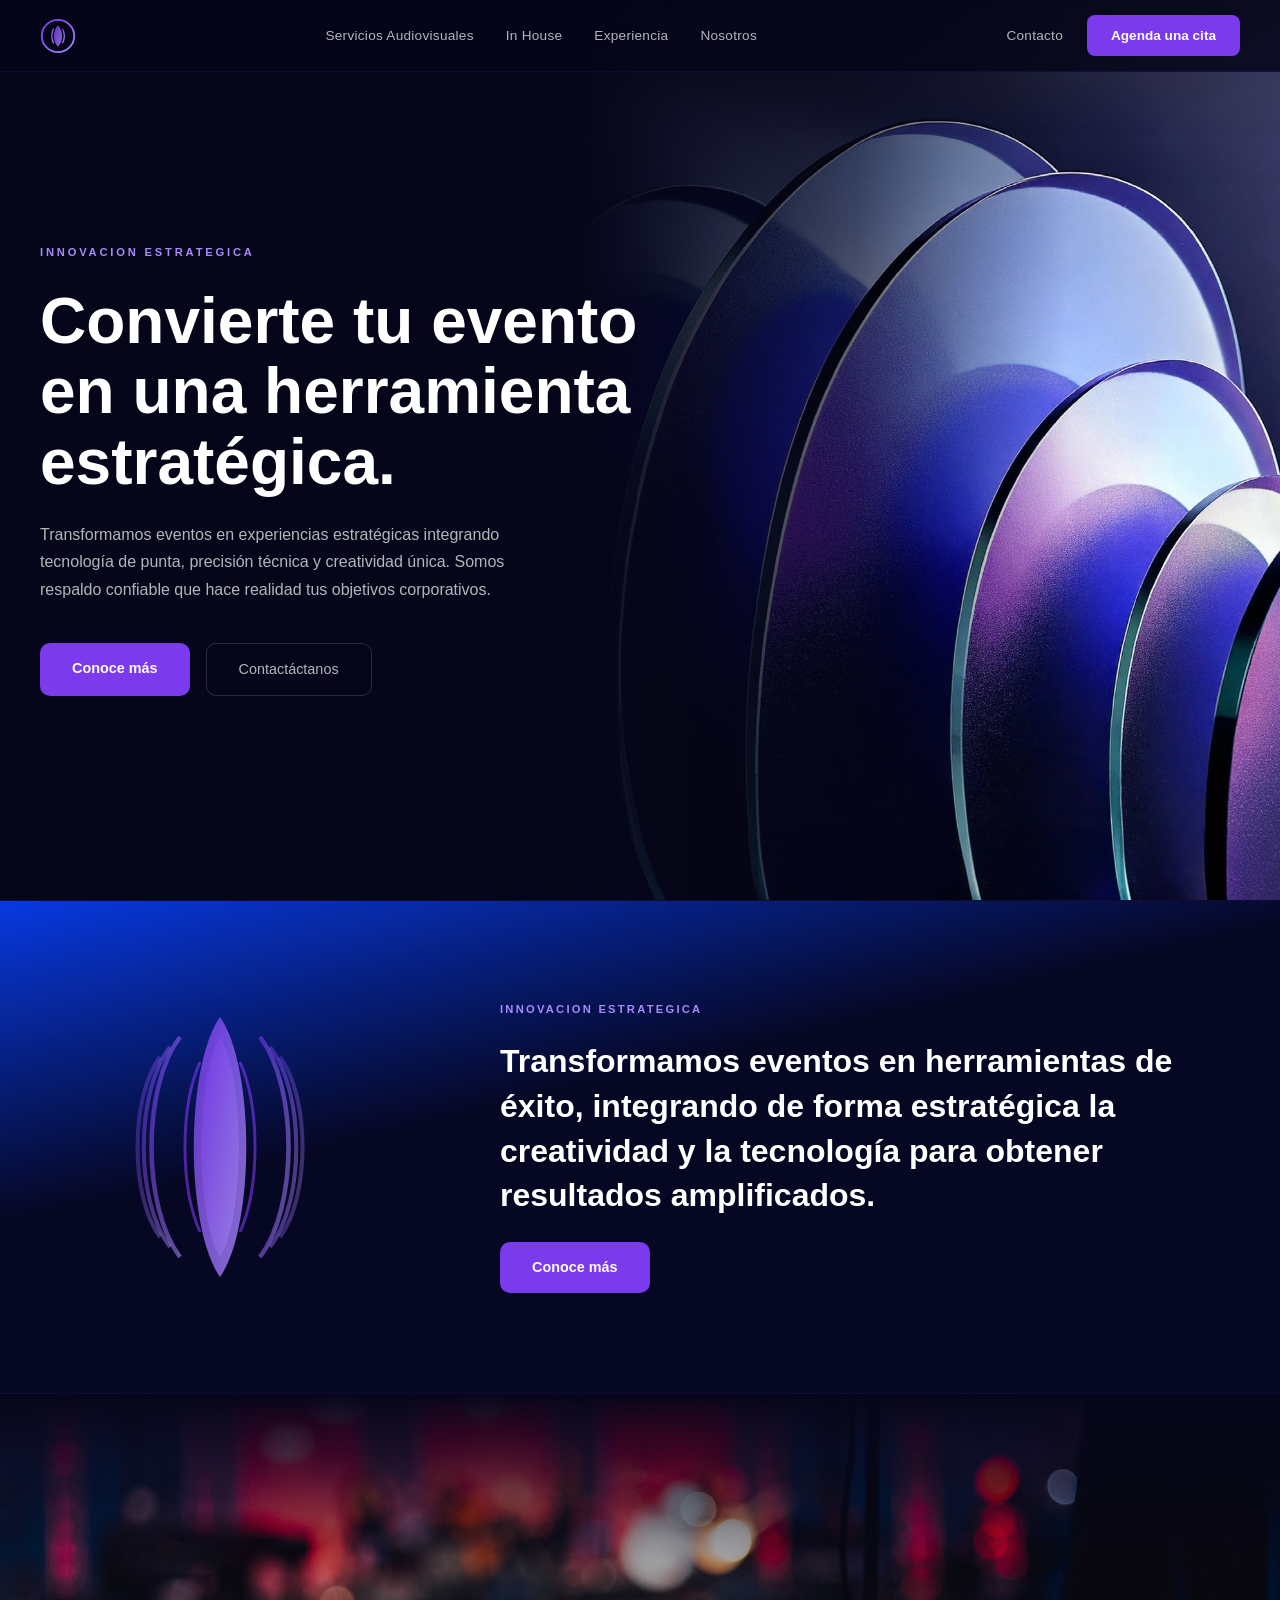
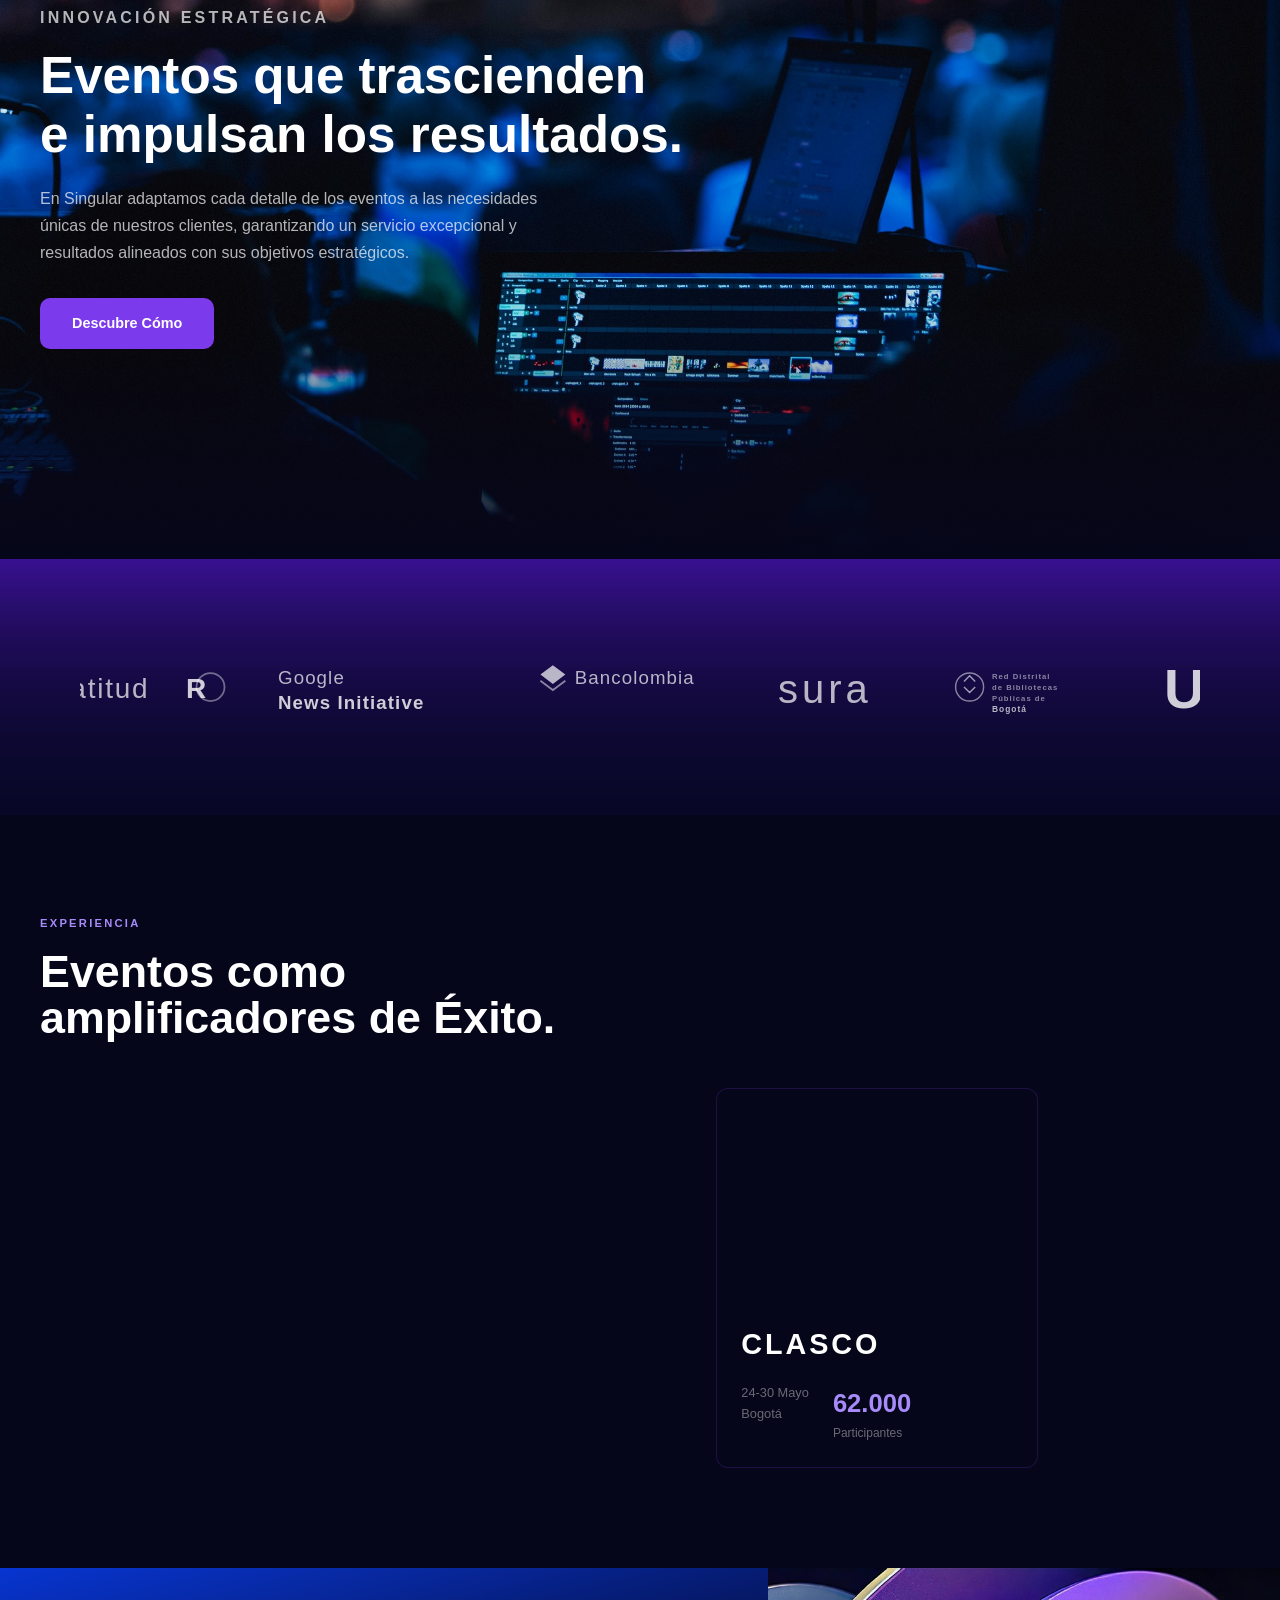
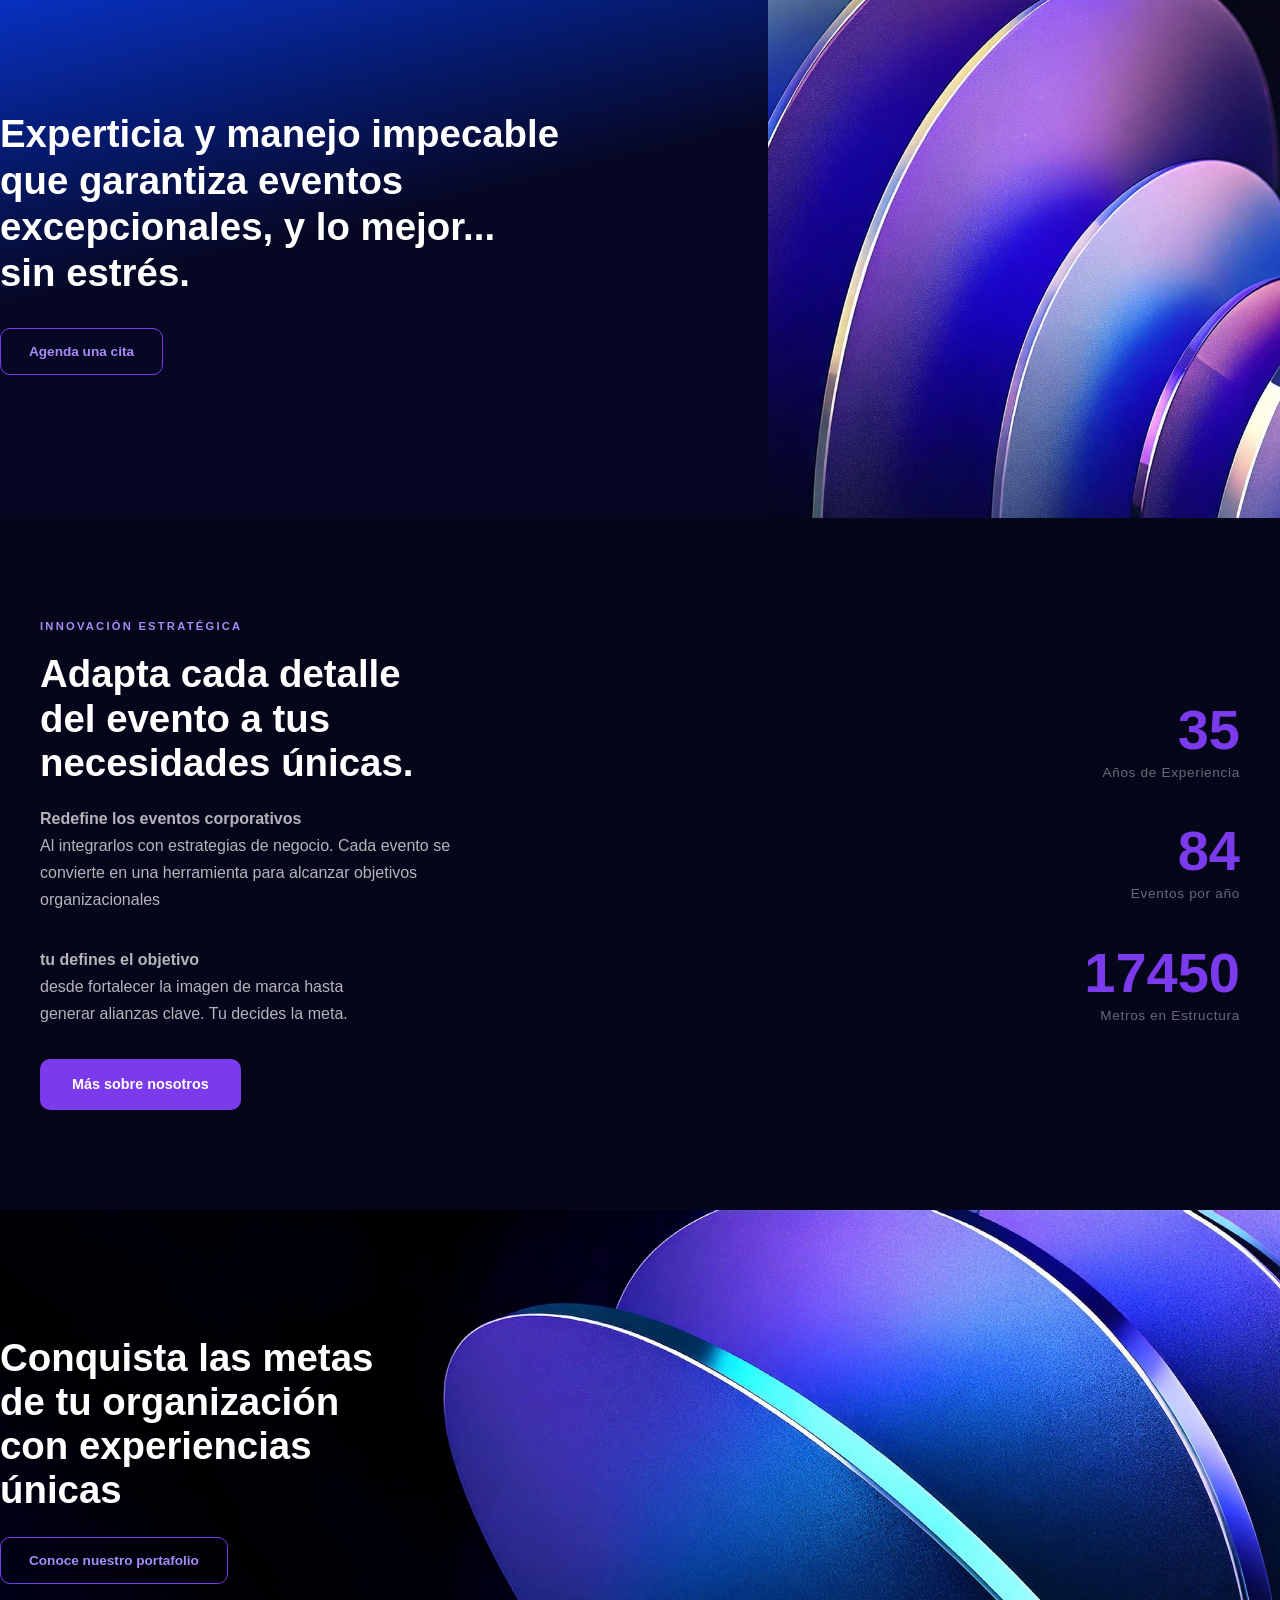
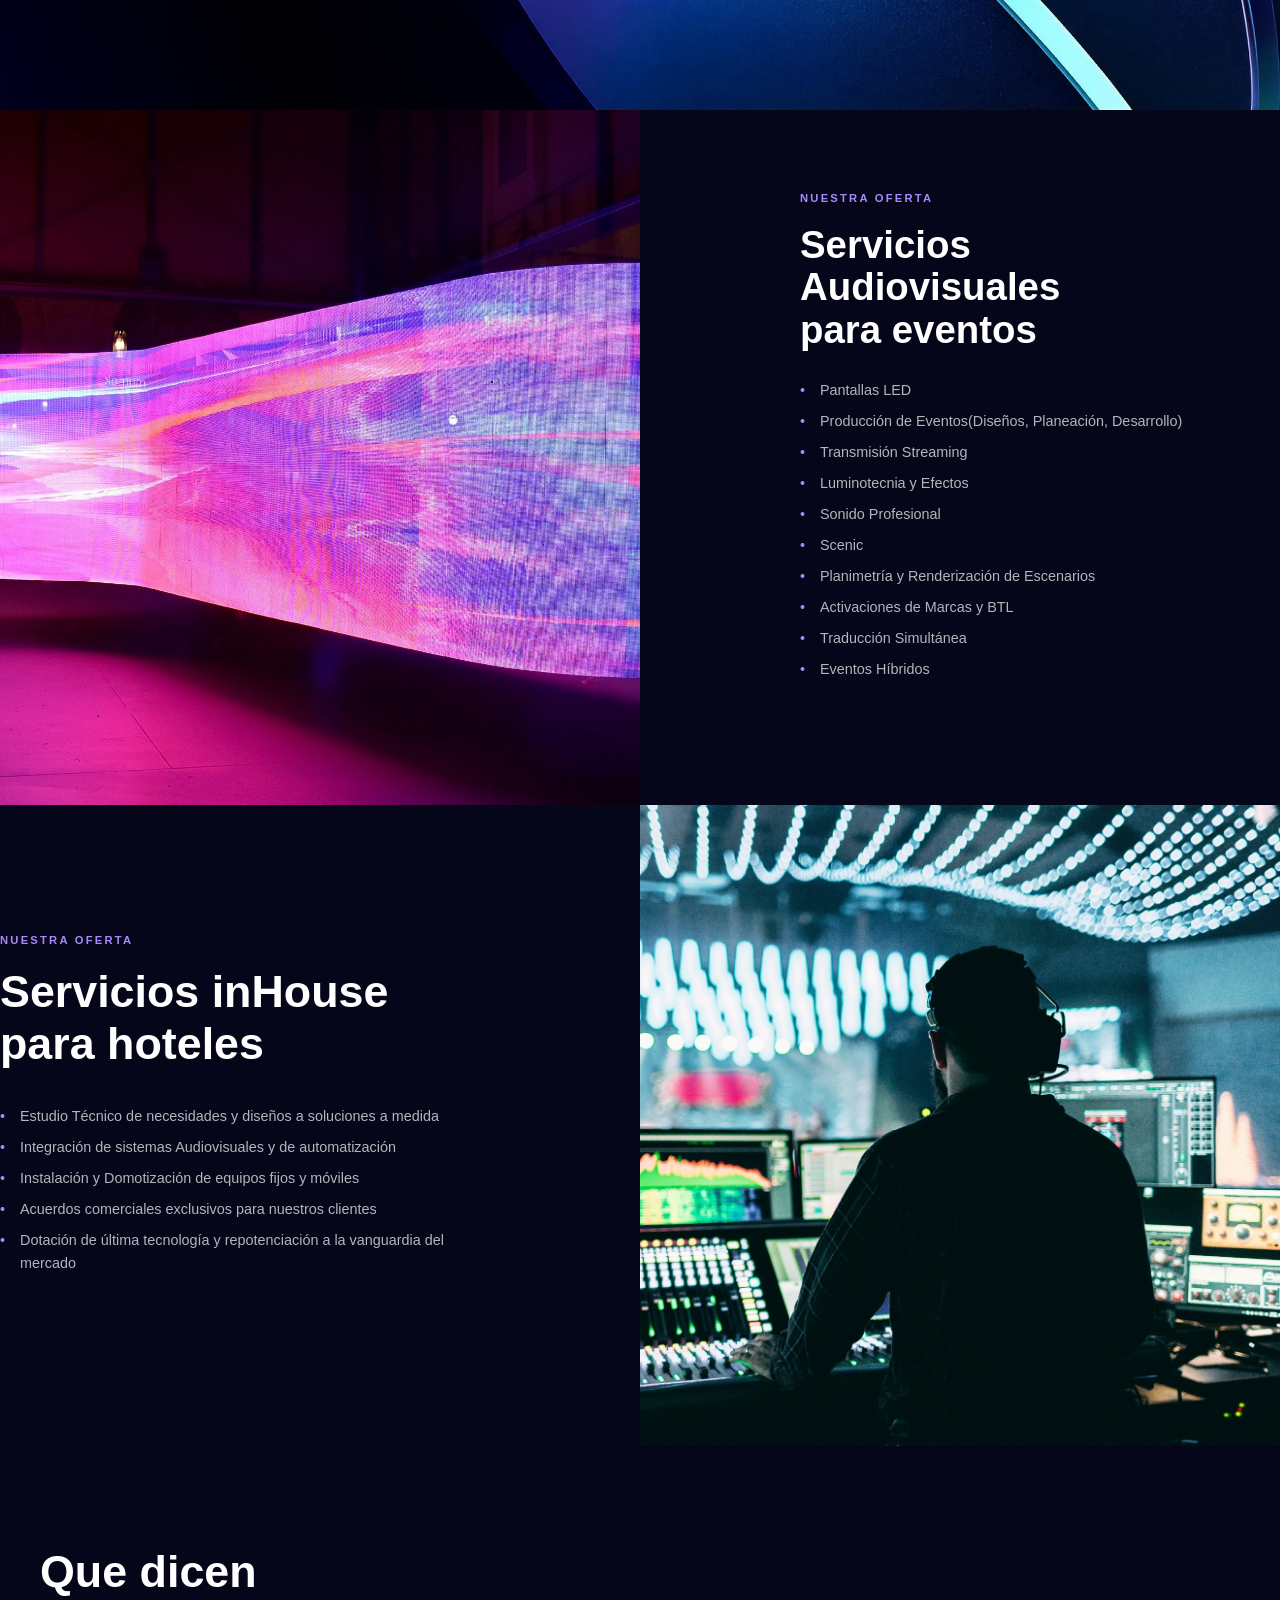
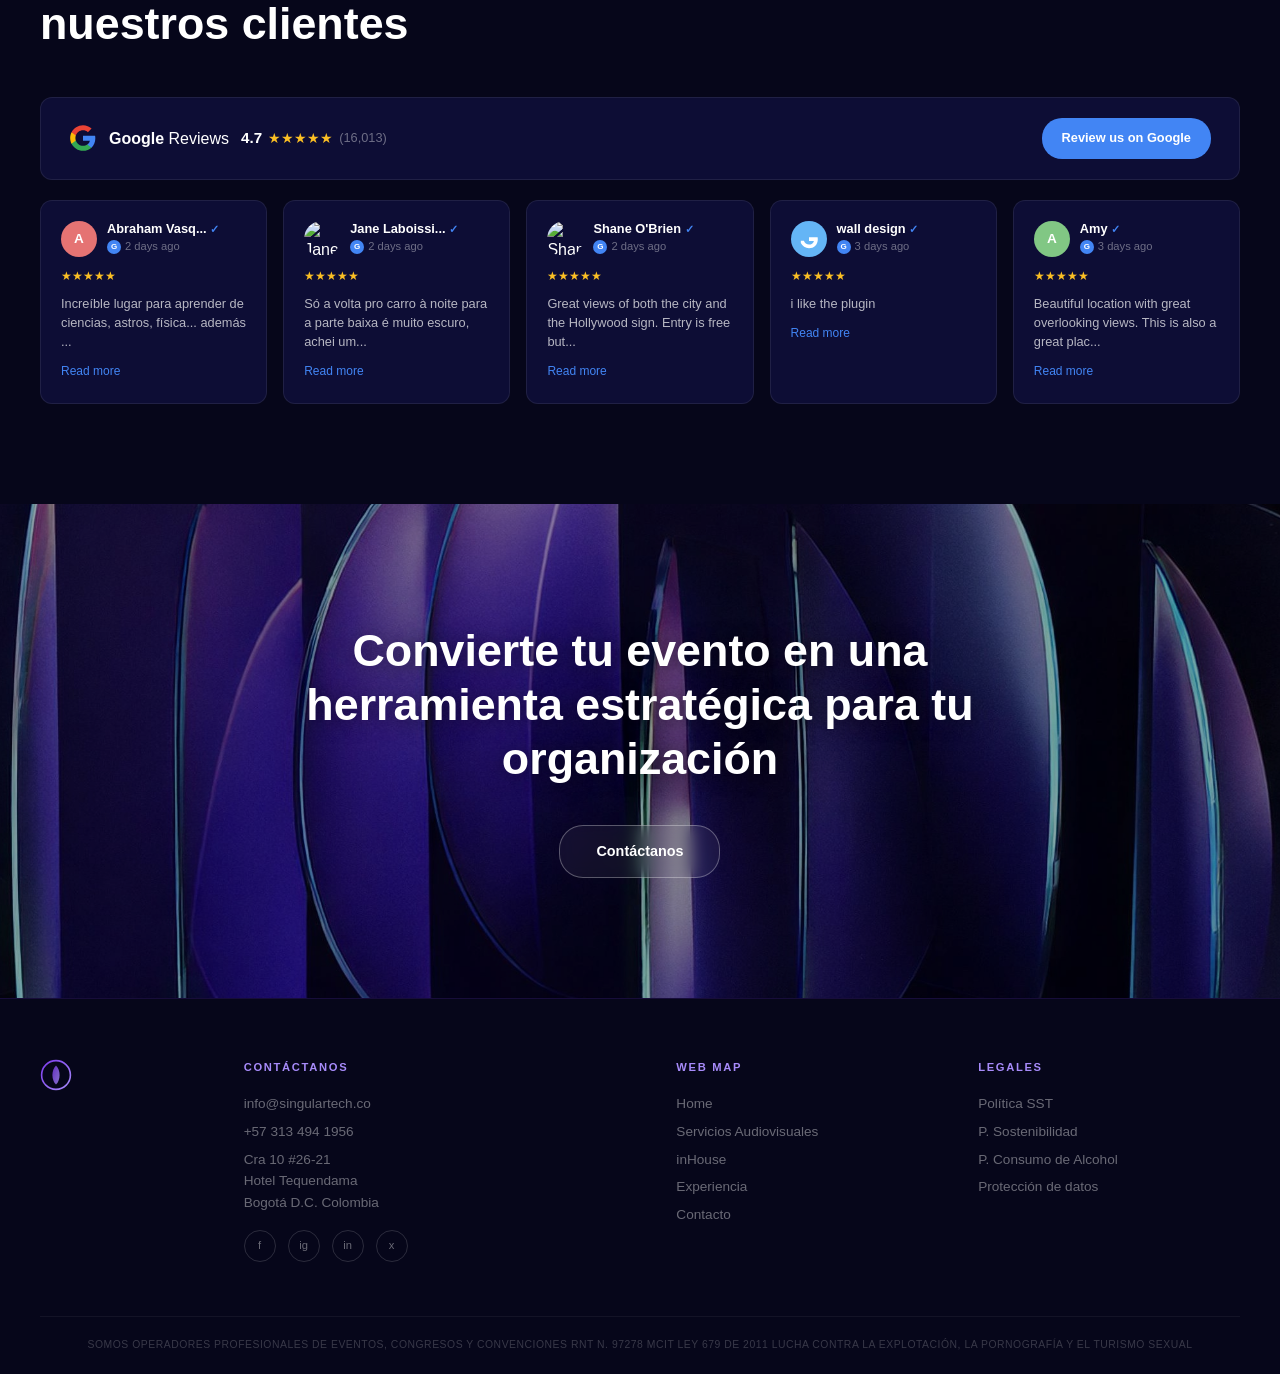
==== commit 7f55daca: "Add real images and refine sections to match PDF design - Hero: replaced CSS shapes with real disc i" ====
--- a/index.html
+++ b/index.html
@@ -29,13 +29,15 @@
         </svg>
       </a>
       <div class="nav-links">
-        <a href="#">Servicios Audiovisuales</a>
-        <a href="#">In House</a>
+        <a href="servicios.html">Servicios Audiovisuales</a>
+        <a href="inhouse.html">In House</a>
         <a href="#">Experiencia</a>
         <a href="#">Nosotros</a>
-        <a href="#" class="nav-contact">Contacto</a>
-      </div>
-      <a href="#" class="btn-cta-nav">Agenda una cita</a>
+      </div>
+      <div class="nav-right">
+        <a href="contacto.html" class="nav-contact-link">Contacto</a>
+        <a href="contacto.html" class="btn-cta-nav">Agenda una cita</a>
+      </div>
       <button class="mobile-menu-btn" aria-label="Menu">
         <span></span><span></span><span></span>
       </button>
@@ -44,12 +46,8 @@
 
   <!-- HERO -->
   <section class="hero">
-    <div class="hero-bg-shapes">
-      <div class="shape shape-1"></div>
-      <div class="shape shape-2"></div>
-      <div class="shape shape-3"></div>
-      <div class="shape shape-4"></div>
-      <div class="shape shape-5"></div>
+    <div class="hero-image">
+      <img src="img/hero-discs.jpeg" alt="Discos de cristal abstractos" />
     </div>
     <div class="hero-content">
       <p class="hero-label">INNOVACION ESTRATEGICA</p>
@@ -57,7 +55,7 @@
       <p class="hero-sub">Transformamos eventos en experiencias estratégicas integrando tecnología de punta, precisión técnica y creatividad única. Somos respaldo confiable que hace realidad tus objetivos corporativos.</p>
       <div class="hero-buttons">
         <a href="#" class="btn-primary">Conoce más</a>
-        <a href="#" class="btn-secondary">Agenda una cita</a>
+        <a href="#" class="btn-secondary">Contactáctanos</a>
       </div>
     </div>
   </section>
@@ -66,20 +64,32 @@
   <section class="transform-section">
     <div class="transform-inner">
       <div class="transform-icon">
-        <svg viewBox="0 0 80 80" width="80" height="80">
-          <path d="M40 5 C28 18, 28 62, 40 75 C52 62, 52 18, 40 5Z" fill="url(#tGrad)" opacity="0.7"/>
-          <path d="M30 15 C22 28, 22 52, 30 65" stroke="url(#tGrad)" stroke-width="2.5" fill="none"/>
-          <path d="M50 15 C58 28, 58 52, 50 65" stroke="url(#tGrad)" stroke-width="2.5" fill="none"/>
+        <svg viewBox="0 0 200 280" width="280" height="280">
           <defs>
             <linearGradient id="tGrad" x1="0%" y1="0%" x2="100%" y2="100%">
               <stop offset="0%" stop-color="#7c3aed"/>
-              <stop offset="100%" stop-color="#c4b5fd"/>
+              <stop offset="100%" stop-color="#a78bfa"/>
             </linearGradient>
           </defs>
+          <!-- Ondas exteriores -->
+          <path d="M40 50 C10 90, 10 190, 40 230" stroke="url(#tGrad)" stroke-width="4" fill="none" opacity="0.35"/>
+          <path d="M50 40 C15 85, 15 195, 50 240" stroke="url(#tGrad)" stroke-width="4" fill="none" opacity="0.45"/>
+          <path d="M60 30 C22 80, 22 200, 60 250" stroke="url(#tGrad)" stroke-width="4.5" fill="none" opacity="0.55"/>
+          <path d="M160 50 C190 90, 190 190, 160 230" stroke="url(#tGrad)" stroke-width="4" fill="none" opacity="0.35"/>
+          <path d="M150 40 C185 85, 185 195, 150 240" stroke="url(#tGrad)" stroke-width="4" fill="none" opacity="0.45"/>
+          <path d="M140 30 C178 80, 178 200, 140 250" stroke="url(#tGrad)" stroke-width="4.5" fill="none" opacity="0.55"/>
+          <!-- Forma central (hoja/pétalo) -->
+          <path d="M100 10 C65 60, 65 220, 100 270 C135 220, 135 60, 100 10Z" fill="url(#tGrad)" opacity="0.8"/>
+          <path d="M100 30 C75 70, 75 210, 100 250 C125 210, 125 70, 100 30Z" fill="url(#tGrad)" opacity="0.5"/>
+          <!-- Lineas interiores -->
+          <path d="M80 55 C60 100, 60 180, 80 225" stroke="#7c3aed" stroke-width="3" fill="none" opacity="0.6"/>
+          <path d="M120 55 C140 100, 140 180, 120 225" stroke="#7c3aed" stroke-width="3" fill="none" opacity="0.6"/>
         </svg>
       </div>
       <div class="transform-text">
-        <p>Transformamos eventos en herramientas de éxito, integrando de forma estratégica la creatividad y la tecnología para obtener resultados amplificados.</p>
+        <p class="section-label">INNOVACION ESTRATEGICA</p>
+        <h2>Transformamos eventos en herramientas de éxito, integrando de forma estratégica la creatividad y la tecnología para obtener resultados amplificados.</h2>
+        <a href="#" class="btn-primary" style="margin-top: 24px;">Conoce más</a>
       </div>
     </div>
   </section>
@@ -90,8 +100,10 @@
       <div class="gradient-overlay"></div>
     </div>
     <div class="trascienden-content">
+      <p class="section-label">INNOVACIÓN ESTRATÉGICA</p>
       <h2>Eventos que trascienden<br>e impulsan los resultados.</h2>
-      <p>Transformamos eventos en experiencias estratégicas integrando tecnología de punta, precisión técnica y creatividad única. Somos respaldo confiable que hace realidad tus objetivos corporativos.</p>
+      <p>En Singular adaptamos cada detalle de los eventos a las necesidades únicas de nuestros clientes, garantizando un servicio excepcional y resultados alineados con sus objetivos estratégicos.</p>
+      <a href="#" class="btn-primary" style="margin-top: 32px;">Descubre Cómo</a>
     </div>
   </section>
 
@@ -192,9 +204,9 @@
   <section class="amplificadores">
     <div class="amplificadores-content">
       <p class="section-label">EXPERIENCIA</p>
-      <h2>Eventos como amplificadores de Éxito.</h2>
-    </div>
-    <div class="amplificadores-grid">
+      <h2>Eventos como<br>amplificadores de Éxito.</h2>
+    </div>
+    <div class="amplificadores-carousel">
       <div class="amp-card amp-img-1">
         <div class="amp-card-overlay"></div>
       </div>
@@ -216,31 +228,31 @@
           </div>
         </div>
       </div>
+      <div class="amp-card amp-img-3">
+        <div class="amp-card-overlay"></div>
+      </div>
     </div>
   </section>
 
   <!-- EXPERTICIA -->
   <section class="experticia">
     <div class="experticia-content">
-      <h2>Experticia y manejo impecable que garantiza eventos excepcionales, y lo mejor... sin estrés.</h2>
+      <h2>Experticia y manejo impecable<br>que garantiza eventos<br>excepcionales, y lo mejor...<br>sin estrés.</h2>
       <a href="#" class="btn-outline">Agenda una cita</a>
     </div>
     <div class="experticia-visual">
-      <div class="shape-cluster">
-        <div class="shape-ball s1"></div>
-        <div class="shape-ball s2"></div>
-        <div class="shape-ball s3"></div>
-      </div>
+      <img src="img/experticia-discs.jpeg" alt="Discos abstractos" />
     </div>
   </section>
 
   <!-- ADAPTA CADA DETALLE + STATS -->
   <section class="adapta">
     <div class="adapta-left">
-      <p class="section-label">INNOVACION ESTRATEGICA</p>
-      <h2>Adapta cada detalle del evento a tus necesidades únicas.</h2>
-      <p>En Singular adaptamos cada detalle de los eventos a las necesidades únicas de nuestros clientes, garantizando un servicio excepcional y resultados alineados con sus objetivos estratégicos.</p>
-      <a href="#" class="btn-primary">Descubre Cómo</a>
+      <p class="section-label">INNOVACIÓN ESTRATÉGICA</p>
+      <h2>Adapta cada detalle<br>del evento a tus<br>necesidades únicas.</h2>
+      <p><strong>Redefine los eventos corporativos</strong><br>Al integrarlos con estrategias de negocio. Cada evento se<br>convierte en una herramienta para alcanzar objetivos<br>organizacionales</p>
+      <p><strong>tu defines el objetivo</strong><br>desde fortalecer la imagen de marca hasta<br>generar alianzas clave. Tu decides la meta.</p>
+      <a href="#" class="btn-primary">Más sobre nosotros</a>
     </div>
     <div class="adapta-right">
       <div class="stat-block">
@@ -260,31 +272,23 @@
 
   <!-- CONQUISTA LAS METAS -->
   <section class="conquista">
-    <div class="conquista-visual">
-      <div class="conquista-shapes">
-        <div class="cshape c1"></div>
-        <div class="cshape c2"></div>
-        <div class="cshape c3"></div>
-      </div>
-    </div>
     <div class="conquista-content">
-      <h2>Conquista las metas de tu organización con experiencias únicas</h2>
-      <p class="conquista-sub">Eventos como amplificadores de Éxito.</p>
-      <p>Redefine los eventos corporativos al integrarlos con estrategias de negocio. Cada evento se convierte en una herramienta para alcanzar objetivos organizacionales.</p>
-      <p class="conquista-define"><strong>tu defines el objetivo</strong><br>desde fortalecer la imagen de marca hasta generar alianzas clave. Tu decides la meta.</p>
-      <a href="#" class="btn-primary">Más sobre nosotros</a>
+      <h2>Conquista las metas<br>de tu organización<br>con experiencias<br>únicas</h2>
+      <a href="#" class="btn-outline">Conoce nuestro portafolio</a>
     </div>
   </section>
 
   <!-- SERVICIOS AUDIOVISUALES -->
   <section class="servicios-av">
-    <div class="servicios-av-bg"></div>
+    <div class="servicios-av-img">
+      <img src="img/servicios-av.jpeg" alt="Pantalla LED evento" />
+    </div>
     <div class="servicios-av-content">
       <p class="section-label">NUESTRA OFERTA</p>
       <h2>Servicios Audiovisuales<br>para eventos</h2>
       <ul class="servicios-list">
         <li>Pantallas LED</li>
-        <li>Producción de Eventos (Diseños, Planeación, Desarrollo)</li>
+        <li>Producción de Eventos(Diseños, Planeación, Desarrollo)</li>
         <li>Transmisión Streaming</li>
         <li>Luminotecnia y Efectos</li>
         <li>Sonido Profesional</li>
@@ -294,7 +298,6 @@
         <li>Traducción Simultánea</li>
         <li>Eventos Híbridos</li>
       </ul>
-      <a href="#" class="btn-primary">Conoce más</a>
     </div>
   </section>
 
@@ -310,209 +313,96 @@
         <li>Acuerdos comerciales exclusivos para nuestros clientes</li>
         <li>Dotación de última tecnología y repotenciación a la vanguardia del mercado</li>
       </ul>
-      <a href="#" class="btn-primary">Conoce más</a>
-    </div>
-    <div class="servicios-inhouse-visual">
-      <div class="inhouse-img-placeholder"></div>
+    </div>
+    <div class="servicios-inhouse-img">
+      <img src="img/servicios-inhouse.jpeg" alt="Técnico de sonido en evento" />
     </div>
   </section>
 
   <!-- QUE DICEN NUESTROS CLIENTES -->
   <section class="testimonios">
     <h2>Que dicen<br>nuestros clientes</h2>
-    <div class="google-reviews">
-      <div class="google-badge">
-        <span class="google-g">G</span>
-        <div>
-          <strong>Singular SAS</strong>
-          <div class="stars">&#9733;&#9733;&#9733;&#9733;&#9733; <span>5.0</span></div>
-        </div>
-      </div>
-      <div class="reviews-grid">
-        <div class="review-card">
-          <div class="review-avatar">A</div>
-          <div class="review-content">
-            <strong>Andrés G.</strong>
-            <div class="stars-sm">&#9733;&#9733;&#9733;&#9733;&#9733;</div>
-            <p>"Excelente servicio, profesionales y comprometidos con la calidad."</p>
-          </div>
-        </div>
-        <div class="review-card">
-          <div class="review-avatar r">R</div>
-          <div class="review-content">
-            <strong>Ricardo Z.</strong>
-            <div class="stars-sm">&#9733;&#9733;&#9733;&#9733;&#9733;</div>
-            <p>"Soluciones innovadoras para nuestros eventos corporativos."</p>
-          </div>
-        </div>
-        <div class="review-card">
-          <div class="review-avatar m">M</div>
-          <div class="review-content">
-            <strong>María P.</strong>
-            <div class="stars-sm">&#9733;&#9733;&#9733;&#9733;&#9733;</div>
-            <p>"Superaron nuestras expectativas en cada evento."</p>
-          </div>
-        </div>
-        <div class="review-card">
-          <div class="review-avatar c">C</div>
-          <div class="review-content">
-            <strong>Carolina M.</strong>
-            <div class="stars-sm">&#9733;&#9733;&#9733;&#9733;&#9733;</div>
-            <p>"Tecnología de punta y un equipo muy profesional."</p>
-          </div>
-        </div>
-        <div class="review-card">
-          <div class="review-avatar j">J</div>
-          <div class="review-content">
-            <strong>Jorge L.</strong>
-            <div class="stars-sm">&#9733;&#9733;&#9733;&#9733;&#9733;</div>
-            <p>"Los mejores en producción audiovisual para eventos."</p>
-          </div>
-        </div>
-      </div>
-    </div>
-  </section>
-
-  <!-- TESTIMONIAL CLASCO -->
-  <section class="testimonial-clasco">
-    <div class="testimonial-clasco-grid">
-      <div class="testimonial-clasco-info">
-        <svg class="logo-icon" viewBox="0 0 40 40" width="48" height="48">
-          <circle cx="20" cy="20" r="18" fill="none" stroke="url(#tcGrad)" stroke-width="2"/>
-          <path d="M20 8 C14 14, 14 26, 20 32 C26 26, 26 14, 20 8Z" fill="url(#tcGrad)" opacity="0.8"/>
-          <defs>
-            <linearGradient id="tcGrad" x1="0%" y1="0%" x2="100%" y2="100%">
-              <stop offset="0%" stop-color="#7c3aed"/>
-              <stop offset="100%" stop-color="#a78bfa"/>
-            </linearGradient>
-          </defs>
-        </svg>
-        <h4>DATOS DE CONTACTO</h4>
-        <p>info@singulartech.co</p>
-        <p>+57 313 494 1956</p>
-        <p>Cra 10 #26-21<br>Hotel Tequendama<br>Bogotá D.C. Colombia</p>
-        <h4 class="mt-24">NOS ENCUENTRAS EN</h4>
-        <div class="social-icons">
-          <a href="#" aria-label="Facebook">f</a>
-          <a href="#" aria-label="Instagram">ig</a>
-          <a href="#" aria-label="LinkedIn">in</a>
-          <a href="#" aria-label="X">x</a>
-        </div>
-      </div>
-      <div class="testimonial-clasco-quote">
-        <span class="testimonial-label">NUESTROS CLIENTES Y SU EXPERIENCIA</span>
-        <div class="testimonial-quote-content">
-          <blockquote>
-            "CLASCO ha evolucionado a ser una experiencia estratégica para nuestra organización gracias al trabajo de Singular"
-          </blockquote>
-          <p class="testimonial-author"><strong>Ramiro Altamar</strong> - Promotor y Gerente de CLASCO, Cali. Colombia</p>
-        </div>
-        <div class="testimonial-dots">
-          <span class="dot active"></span>
-          <span class="dot"></span>
-          <span class="dot"></span>
-        </div>
-      </div>
-    </div>
-  </section>
-
-  <!-- LOGOS CLIENTES FULL (reusa mismos SVGs) -->
-  <section class="logos-section-full">
-    <div class="logos-track">
-      <span class="logo-item logo-svg">
-        <svg viewBox="0 0 150 40" height="38">
-          <circle cx="16" cy="20" r="12" fill="none" stroke="white" stroke-width="1.2" opacity="0.7"/>
-          <text x="14" y="24" font-size="10" fill="white" font-weight="700" text-anchor="middle" opacity="0.7">G</text>
-          <text x="38" y="15" font-size="7" fill="white" font-weight="600" font-style="italic" opacity="0.7">Fundación</text>
-          <text x="38" y="23" font-size="5.5" fill="white" opacity="0.5" font-style="italic">Taller / Premio /</text>
-          <text x="38" y="29" font-size="5.5" fill="white" opacity="0.5" font-style="italic">Festival / Centro /</text>
-          <text x="38" y="37" font-size="8" fill="white" font-weight="800" opacity="0.7">Gabo.</text>
-        </svg>
-      </span>
-      <span class="logo-item logo-svg">
-        <svg viewBox="0 0 70 32" height="32">
-          <text x="0" y="26" font-size="28" fill="white" font-weight="900" letter-spacing="-1" opacity="0.8">EFE</text>
-          <text x="55" y="12" font-size="5" fill="white" opacity="0.6">:</text>
-        </svg>
-      </span>
-      <span class="logo-item logo-svg">
-        <svg viewBox="0 0 110 32" height="30">
-          <text x="0" y="22" font-size="16" fill="white" font-weight="400" letter-spacing="1" opacity="0.7">Latitud</text>
-          <text x="76" y="22" font-size="16" fill="white" font-weight="800" opacity="0.8">R</text>
-          <circle cx="90" cy="16" r="8" fill="none" stroke="white" stroke-width="1" opacity="0.4"/>
-        </svg>
-      </span>
-      <span class="logo-item logo-svg">
-        <svg viewBox="0 0 140 36" height="34">
-          <text x="0" y="16" font-size="12" fill="white" font-weight="500" opacity="0.7">Google</text>
-          <text x="0" y="32" font-size="12" fill="white" font-weight="700" opacity="0.8">News Initiative</text>
-        </svg>
-      </span>
-      <span class="logo-item logo-svg">
-        <svg viewBox="0 0 140 36" height="32">
-          <path d="M8 10 L16 4 L24 10 L16 16Z" fill="white" opacity="0.7"/>
-          <path d="M8 14 L16 20 L24 14" fill="none" stroke="white" stroke-width="1.2" opacity="0.5"/>
-          <text x="30" y="16" font-size="12" fill="white" font-weight="500" opacity="0.7">Bancolombia</text>
-        </svg>
-      </span>
-      <span class="logo-item logo-svg">
-        <svg viewBox="0 0 70 28" height="28">
-          <text x="0" y="22" font-size="20" fill="white" font-weight="300" letter-spacing="2" opacity="0.7">sura</text>
-        </svg>
-      </span>
-      <span class="logo-item logo-svg">
-        <svg viewBox="0 0 130 40" height="36">
-          <circle cx="14" cy="20" r="10" fill="none" stroke="white" stroke-width="1" opacity="0.5"/>
-          <path d="M10 16 L14 12 L18 16 M10 20 L14 24 L18 20" stroke="white" stroke-width="1" fill="none" opacity="0.6"/>
-          <text x="30" y="14" font-size="5.5" fill="white" opacity="0.5">Red Distrital</text>
-          <text x="30" y="22" font-size="5.5" fill="white" opacity="0.5">de Bibliotecas</text>
-          <text x="30" y="30" font-size="5.5" fill="white" opacity="0.5">Públicas de</text>
-          <text x="30" y="38" font-size="6" fill="white" font-weight="700" opacity="0.7">Bogotá</text>
-        </svg>
-      </span>
-      <span class="logo-item logo-svg">
-        <svg viewBox="0 0 50 32" height="36">
-          <text x="0" y="28" font-size="32" fill="white" font-weight="800" letter-spacing="-2" opacity="0.8">UN</text>
-        </svg>
-      </span>
-      <span class="logo-item logo-svg">
-        <svg viewBox="0 0 120 40" height="36">
-          <circle cx="16" cy="18" r="12" fill="none" stroke="white" stroke-width="0.8" opacity="0.5"/>
-          <path d="M12 12 L16 8 L20 12 L16 14Z" fill="white" opacity="0.5"/>
-          <text x="34" y="15" font-size="6" fill="white" font-weight="600" letter-spacing="2" opacity="0.7">PREMIER</text>
-          <text x="34" y="24" font-size="7" fill="white" font-weight="700" letter-spacing="1.5" opacity="0.7">PALACE HOTEL</text>
-          <text x="34" y="32" font-size="4.5" fill="white" opacity="0.4" font-style="italic">Primero est amor</text>
-        </svg>
-      </span>
-      <span class="logo-item logo-svg">
-        <svg viewBox="0 0 100 40" height="36">
-          <rect x="4" y="8" width="20" height="26" rx="1" fill="none" stroke="white" stroke-width="0.8" opacity="0.5"/>
-          <line x1="8" y1="8" x2="8" y2="34" stroke="white" stroke-width="0.6" opacity="0.4"/>
-          <line x1="12" y1="8" x2="12" y2="34" stroke="white" stroke-width="0.6" opacity="0.4"/>
-          <line x1="16" y1="8" x2="16" y2="34" stroke="white" stroke-width="0.6" opacity="0.4"/>
-          <line x1="20" y1="8" x2="20" y2="34" stroke="white" stroke-width="0.6" opacity="0.4"/>
-          <text x="30" y="16" font-size="6" fill="white" font-weight="600" opacity="0.6">Museo</text>
-          <text x="30" y="25" font-size="6" fill="white" font-weight="600" opacity="0.6">Nacional</text>
-          <text x="30" y="34" font-size="5" fill="white" opacity="0.5">de Colombia</text>
-        </svg>
-      </span>
-    </div>
-  </section>
+    <div class="google-header-bar">
+      <div class="google-header-left">
+        <svg viewBox="0 0 24 24" width="28" height="28"><path d="M22.56 12.25c0-.78-.07-1.53-.2-2.25H12v4.26h5.92a5.06 5.06 0 01-2.2 3.32v2.77h3.57c2.08-1.92 3.28-4.74 3.28-8.1z" fill="#4285F4"/><path d="M12 23c2.97 0 5.46-.98 7.28-2.66l-3.57-2.77c-.98.66-2.23 1.06-3.71 1.06-2.86 0-5.29-1.93-6.16-4.53H2.18v2.84C3.99 20.53 7.7 23 12 23z" fill="#34A853"/><path d="M5.84 14.09c-.22-.66-.35-1.36-.35-2.09s.13-1.43.35-2.09V7.07H2.18C1.43 8.55 1 10.22 1 12s.43 3.45 1.18 4.93l2.85-2.22.81-.62z" fill="#FBBC05"/><path d="M12 5.38c1.62 0 3.06.56 4.21 1.64l3.15-3.15C17.45 2.09 14.97 1 12 1 7.7 1 3.99 3.47 2.18 7.07l3.66 2.84c.87-2.6 3.3-4.53 6.16-4.53z" fill="#EA4335"/></svg>
+        <span class="google-reviews-text"><strong>Google</strong> Reviews</span>
+        <div class="google-rating">
+          <span class="rating-num">4.7</span>
+          <span class="stars-gold">&#9733;&#9733;&#9733;&#9733;&#9733;</span>
+          <span class="rating-count">(16,013)</span>
+        </div>
+      </div>
+      <a href="#" class="btn-review-google">Review us on Google</a>
+    </div>
+    <div class="reviews-grid">
+      <div class="review-card-google">
+        <div class="review-card-header">
+          <div class="review-avatar-google" style="background: #e57373;">A</div>
+          <div class="review-meta">
+            <strong>Abraham Vasq... <span class="verified">&#10003;</span></strong>
+            <span class="review-date"><span class="g-icon">G</span> 2 days ago</span>
+          </div>
+        </div>
+        <div class="stars-gold-sm">&#9733;&#9733;&#9733;&#9733;&#9733;</div>
+        <p>Increíble lugar para aprender de ciencias, astros, física... además ...</p>
+        <a href="#" class="review-read-more">Read more</a>
+      </div>
+      <div class="review-card-google">
+        <div class="review-card-header">
+          <img src="https://randomuser.me/api/portraits/women/44.jpg" class="review-avatar-img" alt="Jane" />
+          <div class="review-meta">
+            <strong>Jane Laboissi... <span class="verified">&#10003;</span></strong>
+            <span class="review-date"><span class="g-icon">G</span> 2 days ago</span>
+          </div>
+        </div>
+        <div class="stars-gold-sm">&#9733;&#9733;&#9733;&#9733;&#9733;</div>
+        <p>Só a volta pro carro à noite para a parte baixa é muito escuro, achei um...</p>
+        <a href="#" class="review-read-more">Read more</a>
+      </div>
+      <div class="review-card-google">
+        <div class="review-card-header">
+          <img src="https://randomuser.me/api/portraits/men/32.jpg" class="review-avatar-img" alt="Shane" />
+          <div class="review-meta">
+            <strong>Shane O'Brien <span class="verified">&#10003;</span></strong>
+            <span class="review-date"><span class="g-icon">G</span> 2 days ago</span>
+          </div>
+        </div>
+        <div class="stars-gold-sm">&#9733;&#9733;&#9733;&#9733;&#9733;</div>
+        <p>Great views of both the city and the Hollywood sign. Entry is free but...</p>
+        <a href="#" class="review-read-more">Read more</a>
+      </div>
+      <div class="review-card-google">
+        <div class="review-card-header">
+          <div class="review-avatar-google" style="background: #64b5f6;">
+            <svg viewBox="0 0 24 24" width="20" height="20"><path d="M22.56 12.25c0-.78-.07-1.53-.2-2.25H12v4.26h5.92a5.06 5.06 0 01-2.2 3.32v2.77h3.57c2.08-1.92 3.28-4.74 3.28-8.1z" fill="#fff"/><path d="M12 23c2.97 0 5.46-.98 7.28-2.66l-3.57-2.77c-.98.66-2.23 1.06-3.71 1.06-2.86 0-5.29-1.93-6.16-4.53H2.18v2.84C3.99 20.53 7.7 23 12 23z" fill="#fff"/></svg>
+          </div>
+          <div class="review-meta">
+            <strong>wall design <span class="verified">&#10003;</span></strong>
+            <span class="review-date"><span class="g-icon">G</span> 3 days ago</span>
+          </div>
+        </div>
+        <div class="stars-gold-sm">&#9733;&#9733;&#9733;&#9733;&#9733;</div>
+        <p>i like the plugin</p>
+        <a href="#" class="review-read-more">Read more</a>
+      </div>
+      <div class="review-card-google">
+        <div class="review-card-header">
+          <div class="review-avatar-google" style="background: #81c784;">A</div>
+          <div class="review-meta">
+            <strong>Amy <span class="verified">&#10003;</span></strong>
+            <span class="review-date"><span class="g-icon">G</span> 3 days ago</span>
+          </div>
+        </div>
+        <div class="stars-gold-sm">&#9733;&#9733;&#9733;&#9733;&#9733;</div>
+        <p>Beautiful location with great overlooking views. This is also a great plac...</p>
+        <a href="#" class="review-read-more">Read more</a>
+      </div>
+    </div>
+  </section>
+
 
   <!-- CTA FINAL -->
   <section class="cta-final">
-    <div class="cta-petals-left">
-      <div class="petal p1"></div>
-      <div class="petal p2"></div>
-      <div class="petal p3"></div>
-      <div class="petal p4"></div>
-    </div>
-    <div class="cta-petals-right">
-      <div class="petal p1"></div>
-      <div class="petal p2"></div>
-      <div class="petal p3"></div>
-      <div class="petal p4"></div>
-    </div>
     <div class="cta-final-content">
       <h2>Convierte tu evento en una herramienta estratégica para tu organización</h2>
       <a href="#" class="btn-primary-outline">Contáctanos</a>
--- a/styles.css
+++ b/styles.css
@@ -27,7 +27,7 @@
 }
 
 body {
-  font-family: 'Inter', -apple-system, sans-serif;
+  font-family: 'Lucida Sans Unicode', 'Lucida Grande', sans-serif;
   background: var(--bg-primary);
   color: var(--text-primary);
   overflow-x: hidden;
@@ -94,8 +94,22 @@
   color: var(--text-primary);
 }
 
-.nav-contact {
+.nav-right {
+  display: flex;
+  align-items: center;
+  gap: 24px;
+}
+
+.nav-contact-link {
+  font-size: 0.85rem;
+  font-weight: 400;
   color: var(--text-secondary);
+  transition: color 0.3s;
+  letter-spacing: 0.02em;
+}
+
+.nav-contact-link:hover {
+  color: var(--text-primary);
 }
 
 .btn-cta-nav {
@@ -200,90 +214,36 @@
   align-items: center;
   padding: 120px 40px 80px;
   overflow: hidden;
-  background: url('https://images.unsplash.com/photo-1516450360452-9312f5e86fc7?w=1920&q=80') center/cover no-repeat;
-}
-
-.hero::before {
+  background: var(--bg-primary);
+}
+
+.hero > * {
+  position: relative;
+  z-index: 1;
+}
+
+.hero-image {
+  position: absolute;
+  top: 0;
+  right: 0;
+  width: 55%;
+  height: 100%;
+  z-index: 0;
+  overflow: hidden;
+}
+
+.hero-image img {
+  width: 100%;
+  height: 100%;
+  object-fit: cover;
+  object-position: center;
+}
+
+.hero-image::after {
   content: '';
   position: absolute;
   inset: 0;
-  background: linear-gradient(90deg, var(--bg-primary) 40%, rgba(6, 6, 26, 0.6) 70%, rgba(6, 6, 26, 0.4) 100%);
-  z-index: 0;
-}
-
-.hero > * {
-  position: relative;
-  z-index: 1;
-}
-
-.hero-bg-shapes {
-  position: absolute;
-  top: 50%;
-  right: 5%;
-  transform: translateY(-50%);
-  width: 550px;
-  height: 550px;
-}
-
-.shape {
-  position: absolute;
-  border-radius: 50% 50% 50% 50% / 60% 60% 40% 40%;
-  background: linear-gradient(135deg, var(--purple-700), var(--purple-500), var(--blue-600));
-  opacity: 0.6;
-}
-
-.shape-1 {
-  width: 350px;
-  height: 450px;
-  top: 0;
-  left: 50%;
-  transform: translateX(-50%) rotate(-5deg);
-  background: linear-gradient(180deg, #2d1b69, #7c3aed, #3b82f6);
-  border-radius: 45% 55% 50% 50% / 55% 55% 45% 45%;
-}
-
-.shape-2 {
-  width: 300px;
-  height: 400px;
-  top: 20px;
-  left: 45%;
-  transform: translateX(-50%) rotate(-15deg);
-  background: linear-gradient(180deg, #1e1555, #6d28d9, #2563eb);
-  border-radius: 50% 50% 45% 55% / 60% 55% 45% 40%;
-  opacity: 0.7;
-}
-
-.shape-3 {
-  width: 280px;
-  height: 380px;
-  top: 40px;
-  left: 40%;
-  transform: translateX(-50%) rotate(-25deg);
-  background: linear-gradient(180deg, #150e3d, #5b21b6, #1d4ed8);
-  border-radius: 55% 45% 48% 52% / 55% 60% 40% 45%;
-  opacity: 0.5;
-}
-
-.shape-4 {
-  width: 260px;
-  height: 360px;
-  top: 55px;
-  left: 35%;
-  transform: translateX(-50%) rotate(-35deg);
-  background: linear-gradient(180deg, #0f0a2e, #4c1d95, #1e40af);
-  border-radius: 48% 52% 50% 50% / 58% 55% 45% 42%;
-  opacity: 0.4;
-}
-
-.shape-5 {
-  width: 240px;
-  height: 340px;
-  top: 70px;
-  left: 30%;
-  transform: translateX(-50%) rotate(-45deg);
-  background: linear-gradient(180deg, #090620, #3b0f7a, #172554);
-  border-radius: 50% 50% 50% 50% / 60% 55% 45% 40%;
-  opacity: 0.3;
+  background: linear-gradient(90deg, var(--bg-primary) 0%, rgba(6, 6, 26, 0.6) 40%, transparent 70%);
 }
 
 .hero-content {
@@ -291,6 +251,7 @@
   max-width: 1400px;
   margin: 0 auto;
   width: 100%;
+  z-index: 2;
 }
 
 .hero-label {
@@ -325,8 +286,8 @@
 
 /* ===== TRANSFORM SECTION ===== */
 .transform-section {
-  padding: 80px 40px;
-  background: var(--bg-secondary);
+  padding: 100px 40px;
+  background: url('img/transform-bg.png') center/cover no-repeat;
   border-top: 1px solid rgba(124, 58, 237, 0.1);
   border-bottom: 1px solid rgba(124, 58, 237, 0.1);
 }
@@ -336,21 +297,32 @@
   margin: 0 auto;
   display: flex;
   align-items: center;
-  gap: 60px;
-}
-
-.transform-text p {
-  font-size: 1.15rem;
-  color: var(--text-secondary);
-  max-width: 600px;
-  line-height: 1.8;
+  justify-content: center;
+  gap: 140px;
+}
+
+.transform-icon svg {
+  display: block;
+  flex-shrink: 0;
+}
+
+.transform-text h2 {
+  font-size: clamp(1.4rem, 2.5vw, 2rem);
+  font-weight: 700;
+  line-height: 1.4;
+  color: var(--text-primary);
+  max-width: 700px;
+}
+
+.transform-text .section-label {
+  margin-bottom: 20px;
 }
 
 /* ===== TRASCIENDEN ===== */
 .trascienden {
   position: relative;
-  padding: 160px 40px;
-  min-height: 70vh;
+  padding: 180px 40px;
+  min-height: 85vh;
   display: flex;
   align-items: center;
   overflow: hidden;
@@ -359,15 +331,14 @@
 .trascienden-bg {
   position: absolute;
   inset: 0;
-  background: url('https://images.unsplash.com/photo-1492684223066-81342ee5ff30?w=1920&q=80') center/cover no-repeat;
+  background: url('img/trascienden-bg.jpeg') center/cover no-repeat;
 }
 
 .trascienden-bg .gradient-overlay {
   position: absolute;
   inset: 0;
   background:
-    linear-gradient(180deg, var(--bg-primary) 0%, rgba(6, 6, 26, 0.7) 30%, rgba(6, 6, 26, 0.7) 70%, var(--bg-primary) 100%),
-    radial-gradient(ellipse at 30% 50%, rgba(124, 58, 237, 0.25) 0%, transparent 60%);
+    linear-gradient(180deg, var(--bg-primary) 0%, transparent 30%, transparent 70%, var(--bg-primary) 100%);
 }
 
 .trascienden-content {
@@ -382,7 +353,7 @@
   font-weight: 800;
   line-height: 1.15;
   margin-bottom: 20px;
-  max-width: 550px;
+  max-width: 750px;
 }
 
 .trascienden p {
@@ -394,20 +365,26 @@
 
 /* ===== LOGOS ===== */
 .logos-section {
-  padding: 40px;
-  border-top: 1px solid rgba(124, 58, 237, 0.1);
-  border-bottom: 1px solid rgba(124, 58, 237, 0.1);
-  overflow: hidden;
+  padding: 100px 80px;
+  background: url('img/logos-bg.png') center/cover no-repeat;
+  border-top: none;
+  border-bottom: none;
+  overflow: hidden;
+  min-height: 240px;
+  display: flex;
+  align-items: center;
+  justify-content: center;
 }
 
 .logos-track {
   display: flex;
   align-items: center;
   justify-content: center;
-  gap: 48px;
-  max-width: 1400px;
+  gap: 32px;
+  max-width: 100%;
   margin: 0 auto;
-  flex-wrap: wrap;
+  flex-wrap: nowrap;
+  overflow: hidden;
 }
 
 .logo-item {
@@ -416,7 +393,7 @@
   color: var(--text-muted);
   white-space: nowrap;
   letter-spacing: 0.05em;
-  opacity: 0.8;
+  opacity: 1;
   transition: opacity 0.3s;
   display: flex;
   align-items: center;
@@ -427,14 +404,15 @@
 }
 
 .logo-item.logo-svg svg {
-  height: auto;
+  height: 56px;
+  width: auto;
   display: block;
 }
 
 /* ===== AMPLIFICADORES ===== */
 .amplificadores {
   padding: 100px 40px;
-  max-width: 1400px;
+  max-width: 1480px;
   margin: 0 auto;
 }
 
@@ -445,6 +423,7 @@
 .amplificadores h2 {
   font-size: clamp(1.8rem, 3.5vw, 2.8rem);
   font-weight: 800;
+  line-height: 1.02;
 }
 
 .amplificadores-grid {
@@ -454,6 +433,15 @@
   min-height: 320px;
 }
 
+.amplificadores-carousel {
+  display: grid;
+  grid-template-columns: 1fr 1fr 1fr 0.7fr;
+  gap: 16px;
+  min-height: 380px;
+  margin-right: -40px;
+  overflow: hidden;
+}
+
 .amp-card {
   border-radius: 16px;
   overflow: hidden;
@@ -467,12 +455,24 @@
 
 .amp-img-2 {
   background: url('https://images.unsplash.com/photo-1505373877841-8d25f7d46678?w=800&q=80') center/cover no-repeat;
+}
+
+.amp-img-3 {
+  background: url('https://images.unsplash.com/photo-1492684223066-81342ee5ff30?w=800&q=80') center/cover no-repeat;
 }
 
 .amp-card-overlay {
   position: absolute;
   inset: 0;
-  background: linear-gradient(180deg, transparent 40%, rgba(6, 6, 26, 0.8) 100%);
+  background: linear-gradient(180deg, transparent 60%, rgba(6, 6, 26, 0.4) 100%);
+}
+
+.amplificadores-carousel .amp-card {
+  border-radius: 12px;
+}
+
+.amplificadores-carousel .amp-card-overlay {
+  background: none;
 }
 
 .amp-featured {
@@ -524,13 +524,20 @@
 
 /* ===== EXPERTICIA ===== */
 .experticia {
-  padding: 100px 40px;
-  max-width: 1400px;
+  padding: 0;
+  max-width: 100%;
   margin: 0 auto;
   display: grid;
-  grid-template-columns: 1fr 1fr;
-  gap: 60px;
-  align-items: center;
+  grid-template-columns: 1.2fr 0.8fr;
+  gap: 0;
+  align-items: center;
+  min-height: 550px;
+  overflow: hidden;
+  background: url('img/experticia-bg.png') center/cover no-repeat;
+}
+
+.experticia-content {
+  padding: 80px 40px 80px calc((100vw - 1400px) / 2 + 40px);
 }
 
 .experticia h2 {
@@ -541,54 +548,65 @@
 }
 
 .experticia-visual {
-  display: flex;
-  justify-content: center;
-  align-items: center;
+  position: relative;
+  overflow: hidden;
+  height: 100%;
+  min-height: 550px;
+}
+
+.experticia-visual img {
+  width: 100%;
+  height: 100%;
+  position: absolute;
+  inset: 0;
+  object-fit: cover;
 }
 
 .shape-cluster {
   position: relative;
-  width: 300px;
-  height: 300px;
+  width: 100%;
+  height: 100%;
 }
 
 .shape-ball {
   position: absolute;
   border-radius: 50%;
-  background: linear-gradient(135deg, var(--purple-600), var(--blue-500));
 }
 
 .shape-ball.s1 {
-  width: 200px;
-  height: 200px;
-  top: 0;
-  left: 50px;
-  background: linear-gradient(135deg, #6d28d9, #3b82f6);
-  opacity: 0.8;
+  width: 400px;
+  height: 400px;
+  top: 10%;
+  right: -10%;
+  background: linear-gradient(135deg, #4c1d95, #7c3aed, #3b82f6);
+  border-radius: 50%;
+  box-shadow: inset -30px -30px 60px rgba(0,0,0,0.4), inset 20px 20px 40px rgba(167, 139, 250, 0.3);
 }
 
 .shape-ball.s2 {
-  width: 160px;
-  height: 160px;
-  top: 60px;
-  left: 100px;
-  background: linear-gradient(135deg, #7c3aed, #60a5fa);
-  opacity: 0.6;
+  width: 340px;
+  height: 340px;
+  top: 5%;
+  right: 15%;
+  background: linear-gradient(135deg, #5b21b6, #a78bfa, #2563eb);
+  border-radius: 50%;
+  box-shadow: inset -20px -20px 50px rgba(0,0,0,0.4), inset 15px 15px 30px rgba(196, 181, 253, 0.3);
 }
 
 .shape-ball.s3 {
-  width: 120px;
-  height: 120px;
-  top: 100px;
-  left: 30px;
-  background: linear-gradient(135deg, #a78bfa, #93c5fd);
-  opacity: 0.5;
+  width: 280px;
+  height: 280px;
+  top: 20%;
+  right: 35%;
+  background: linear-gradient(135deg, #6d28d9, #c4b5fd, #1d4ed8);
+  border-radius: 50%;
+  box-shadow: inset -15px -15px 40px rgba(0,0,0,0.4), inset 10px 10px 25px rgba(196, 181, 253, 0.4);
 }
 
 /* ===== ADAPTA ===== */
 .adapta {
   padding: 100px 40px;
-  max-width: 1400px;
+  max-width: 1480px;
   margin: 0 auto;
   display: grid;
   grid-template-columns: 1.2fr 0.8fr;
@@ -618,18 +636,14 @@
 .stat-block {
   display: flex;
   flex-direction: column;
-  border-left: 3px solid var(--purple-500);
-  padding-left: 24px;
+  text-align: right;
 }
 
 .stat-number {
   font-size: 3.5rem;
   font-weight: 900;
   line-height: 1;
-  background: linear-gradient(135deg, var(--purple-400), var(--blue-500));
-  -webkit-background-clip: text;
-  -webkit-text-fill-color: transparent;
-  background-clip: text;
+  color: var(--purple-500);
 }
 
 .stat-text {
@@ -641,12 +655,11 @@
 
 /* ===== CONQUISTA ===== */
 .conquista {
-  padding: 120px 40px;
-  max-width: 1400px;
-  margin: 0 auto;
-  display: grid;
-  grid-template-columns: 1fr 1fr;
-  gap: 80px;
+  padding: 120px calc((100vw - 1400px) / 2 + 40px);
+  max-width: 100%;
+  background: url('img/conquista-bg.jpeg') center right/cover no-repeat;
+  min-height: 500px;
+  display: flex;
   align-items: center;
 }
 
@@ -726,35 +739,36 @@
 
 /* ===== SERVICIOS AUDIOVISUALES ===== */
 .servicios-av {
-  position: relative;
-  padding: 120px 40px;
-  overflow: hidden;
-}
-
-.servicios-av-bg {
-  position: absolute;
-  inset: 0;
-  background: url('https://images.unsplash.com/photo-1470229722913-7c0e2dbbafd3?w=1920&q=80') center/cover no-repeat;
-}
-
-.servicios-av-bg::after {
-  content: '';
-  position: absolute;
-  inset: 0;
-  background: linear-gradient(90deg, var(--bg-primary) 35%, rgba(6, 6, 26, 0.85) 60%, rgba(6, 6, 26, 0.7) 100%);
+  display: grid;
+  grid-template-columns: 1fr 1fr;
+  min-height: 600px;
+  overflow: hidden;
+}
+
+.servicios-av-img {
+  position: relative;
+  overflow: hidden;
+}
+
+.servicios-av-img img {
+  width: 100%;
+  height: 100%;
+  object-fit: cover;
 }
 
 .servicios-av-content {
-  position: relative;
-  max-width: 1400px;
-  margin: 0 auto;
+  padding: 80px 60px 80px 160px;
+  display: flex;
+  flex-direction: column;
+  justify-content: center;
+  background: var(--bg-primary);
 }
 
 .servicios-av h2 {
-  font-size: clamp(2rem, 3.5vw, 3rem);
+  font-size: clamp(1.8rem, 3vw, 2.4rem);
   font-weight: 800;
-  line-height: 1.15;
-  margin-bottom: 32px;
+  line-height: 1.1;
+  margin-bottom: 24px;
 }
 
 .servicios-list {
@@ -762,10 +776,10 @@
 }
 
 .servicios-list li {
-  padding: 10px 0;
+  padding: 4px 0;
   color: var(--text-secondary);
-  font-size: 0.95rem;
-  border-bottom: 1px solid rgba(255, 255, 255, 0.05);
+  font-size: 0.9rem;
+  border-bottom: none;
   padding-left: 20px;
   position: relative;
 }
@@ -779,13 +793,29 @@
 
 /* ===== SERVICIOS INHOUSE ===== */
 .servicios-inhouse {
-  padding: 120px 40px;
-  max-width: 1400px;
-  margin: 0 auto;
   display: grid;
   grid-template-columns: 1fr 1fr;
-  gap: 80px;
-  align-items: center;
+  min-height: 600px;
+  overflow: hidden;
+}
+
+.servicios-inhouse-content {
+  padding: 80px 160px 80px calc((100vw - 1400px) / 2 + 40px);
+  display: flex;
+  flex-direction: column;
+  justify-content: center;
+  background: var(--bg-primary);
+}
+
+.servicios-inhouse-img {
+  position: relative;
+  overflow: hidden;
+}
+
+.servicios-inhouse-img img {
+  width: 100%;
+  height: 100%;
+  object-fit: cover;
 }
 
 .servicios-inhouse h2 {
@@ -815,7 +845,7 @@
 /* ===== TESTIMONIOS ===== */
 .testimonios {
   padding: 100px 40px;
-  max-width: 1400px;
+  max-width: 1480px;
   margin: 0 auto;
 }
 
@@ -826,91 +856,168 @@
   margin-bottom: 48px;
 }
 
-.google-badge {
-  display: flex;
-  align-items: center;
-  gap: 12px;
-  margin-bottom: 32px;
-  padding: 16px 24px;
+/* Google Reviews Header Bar */
+.google-header-bar {
+  display: flex;
+  align-items: center;
+  justify-content: space-between;
+  padding: 20px 28px;
   background: var(--bg-card);
   border-radius: 12px;
-  display: inline-flex;
-  border: 1px solid rgba(124, 58, 237, 0.15);
-}
-
-.google-g {
-  font-size: 1.4rem;
-  font-weight: 800;
-  background: linear-gradient(135deg, #4285f4, #34a853, #fbbc05, #ea4335);
-  -webkit-background-clip: text;
-  -webkit-text-fill-color: transparent;
-  background-clip: text;
-}
-
-.google-badge strong {
-  display: block;
+  border: 1px solid rgba(255, 255, 255, 0.08);
+  margin-bottom: 20px;
+}
+
+.google-header-left {
+  display: flex;
+  align-items: center;
+  gap: 12px;
+}
+
+.google-reviews-text {
+  font-size: 1rem;
+  color: var(--text-primary);
+}
+
+.google-rating {
+  display: flex;
+  align-items: center;
+  gap: 6px;
+}
+
+.rating-num {
+  font-size: 0.95rem;
+  font-weight: 700;
+}
+
+.stars-gold {
+  color: #fbbf24;
   font-size: 0.9rem;
 }
 
-.stars {
-  color: #fbbf24;
-  font-size: 0.85rem;
-}
-
-.stars span {
+.rating-count {
+  font-size: 0.8rem;
   color: var(--text-muted);
+}
+
+.btn-review-google {
+  padding: 10px 20px;
+  background: #4285f4;
+  color: white;
+  border-radius: 20px;
   font-size: 0.8rem;
-  margin-left: 4px;
-}
-
+  font-weight: 600;
+  text-decoration: none;
+  transition: opacity 0.3s;
+}
+
+.btn-review-google:hover {
+  opacity: 0.85;
+}
+
+/* Review Cards Grid */
 .reviews-grid {
   display: grid;
   grid-template-columns: repeat(5, 1fr);
   gap: 16px;
 }
 
-.review-card {
+.review-card-google {
   background: var(--bg-card);
-  border: 1px solid rgba(124, 58, 237, 0.1);
+  border: 1px solid rgba(255, 255, 255, 0.08);
   border-radius: 12px;
   padding: 20px;
   transition: border-color 0.3s;
 }
 
-.review-card:hover {
-  border-color: rgba(124, 58, 237, 0.3);
-}
-
-.review-avatar {
+.review-card-google:hover {
+  border-color: rgba(255, 255, 255, 0.15);
+}
+
+.review-card-header {
+  display: flex;
+  align-items: center;
+  gap: 10px;
+  margin-bottom: 10px;
+}
+
+.review-avatar-google {
   width: 36px;
   height: 36px;
   border-radius: 50%;
-  background: var(--purple-600);
   display: flex;
   align-items: center;
   justify-content: center;
   font-size: 0.85rem;
   font-weight: 700;
-  margin-bottom: 12px;
-}
-
-.review-avatar.r { background: #dc2626; }
-.review-avatar.m { background: #059669; }
-.review-avatar.c { background: #d97706; }
-.review-avatar.j { background: #2563eb; }
-
-.review-content strong {
-  font-size: 0.85rem;
+  color: white;
+  flex-shrink: 0;
+}
+
+.review-avatar-img {
+  width: 36px;
+  height: 36px;
+  border-radius: 50%;
+  object-fit: cover;
+  flex-shrink: 0;
+}
+
+.review-meta strong {
+  font-size: 0.8rem;
   display: block;
-  margin-bottom: 4px;
-}
-
-.stars-sm {
+  line-height: 1.3;
+}
+
+.review-meta .verified {
+  color: #4285f4;
+  font-size: 0.7rem;
+}
+
+.review-date {
+  font-size: 0.7rem;
+  color: var(--text-muted);
+  display: flex;
+  align-items: center;
+  gap: 4px;
+}
+
+.g-icon {
+  display: inline-flex;
+  align-items: center;
+  justify-content: center;
+  width: 14px;
+  height: 14px;
+  background: #4285f4;
+  color: white;
+  border-radius: 50%;
+  font-size: 0.5rem;
+  font-weight: 800;
+}
+
+.stars-gold-sm {
   color: #fbbf24;
   font-size: 0.75rem;
   margin-bottom: 8px;
 }
 
+.review-card-google p {
+  font-size: 0.8rem;
+  color: var(--text-secondary);
+  line-height: 1.5;
+  margin-bottom: 6px;
+}
+
+.review-read-more {
+  font-size: 0.75rem;
+  color: #4285f4;
+  text-decoration: none;
+}
+
+.review-read-more:hover {
+  text-decoration: underline;
+}
+
+/* legacy keep for compatibility */
 .review-content p {
   font-size: 0.8rem;
   color: var(--text-secondary);
@@ -920,7 +1027,7 @@
 /* ===== TESTIMONIAL CLASCO ===== */
 .testimonial-clasco {
   padding: 0 40px;
-  max-width: 1400px;
+  max-width: 1480px;
   margin: 0 auto 0;
 }
 
@@ -1052,7 +1159,15 @@
   padding: 120px 40px;
   text-align: center;
   overflow: hidden;
-  background: var(--bg-primary);
+  background: url('img/cta-bg.jpeg') center/cover no-repeat;
+}
+
+.cta-final::before {
+  content: '';
+  position: absolute;
+  inset: 0;
+  background: rgba(0, 0, 0, 0.35);
+  z-index: 0;
 }
 
 .cta-petals-left,
@@ -1150,6 +1265,7 @@
   margin-bottom: 40px;
   max-width: 700px;
   margin-left: auto;
+  text-shadow: 0 2px 20px rgba(0, 0, 0, 0.5);
   margin-right: auto;
 }
 
@@ -1247,6 +1363,467 @@
   opacity: 0.5;
 }
 
+/* ===== NAV ACTIVE ===== */
+.nav-active {
+  color: var(--text-primary) !important;
+  position: relative;
+}
+
+.nav-active::after {
+  content: '';
+  position: absolute;
+  bottom: -4px;
+  left: 0;
+  right: 0;
+  height: 2px;
+  background: var(--purple-500);
+  border-radius: 1px;
+}
+
+/* ===== SERVICIOS PAGE ===== */
+.hero-servicios {
+  background: url('https://images.unsplash.com/photo-1492684223066-81342ee5ff30?w=1920&q=80') center/cover no-repeat;
+}
+
+/* Feature sections (alternating image/text) */
+.serv-feature {
+  padding: 0;
+  overflow: hidden;
+}
+
+.serv-feature-inner {
+  display: grid;
+  grid-template-columns: 1fr 1fr;
+  max-width: 1400px;
+  margin: 0 auto;
+  min-height: 480px;
+}
+
+.serv-feature-inner.reverse {
+  direction: rtl;
+}
+
+.serv-feature-inner.reverse > * {
+  direction: ltr;
+}
+
+.serv-feature-img {
+  position: relative;
+  overflow: hidden;
+}
+
+.serv-feature-img img {
+  width: 100%;
+  height: 100%;
+  object-fit: cover;
+  display: block;
+}
+
+.serv-feature-content {
+  padding: 60px 60px;
+  display: flex;
+  flex-direction: column;
+  justify-content: center;
+}
+
+.serv-feature-content h2 {
+  font-size: clamp(1.6rem, 3vw, 2.4rem);
+  font-weight: 800;
+  line-height: 1.15;
+  margin-bottom: 20px;
+}
+
+.serv-feature-content h3 {
+  font-size: 1rem;
+  font-weight: 700;
+  color: var(--purple-300);
+  margin-bottom: 12px;
+  margin-top: 16px;
+}
+
+.serv-feature-content p {
+  color: var(--text-secondary);
+  line-height: 1.7;
+  margin-bottom: 8px;
+}
+
+.serv-feature-content .btn-outline {
+  margin-top: 24px;
+  align-self: flex-start;
+}
+
+/* Serv banner (experticia) */
+.serv-banner {
+  display: grid;
+  grid-template-columns: 1fr 1fr;
+  max-width: 1400px;
+  margin: 0 auto;
+  min-height: 400px;
+  align-items: center;
+}
+
+.serv-banner-content {
+  padding: 60px;
+}
+
+.serv-banner-content h2 {
+  font-size: clamp(1.6rem, 3vw, 2.4rem);
+  font-weight: 800;
+  line-height: 1.2;
+  margin-bottom: 32px;
+}
+
+.serv-banner-img {
+  position: relative;
+  overflow: hidden;
+  height: 100%;
+}
+
+.serv-banner-img img {
+  width: 100%;
+  height: 100%;
+  object-fit: cover;
+  display: block;
+}
+
+/* Bloques de servicios */
+.serv-bloques {
+  padding: 100px 40px;
+  max-width: 1480px;
+  margin: 0 auto;
+  text-align: center;
+}
+
+.serv-bloques h2 {
+  font-size: clamp(2rem, 3.5vw, 3rem);
+  font-weight: 800;
+  margin-bottom: 12px;
+}
+
+.serv-bloques-sub {
+  color: var(--text-secondary);
+  margin-bottom: 60px;
+}
+
+.serv-bloques-grid {
+  display: grid;
+  grid-template-columns: 1fr 1fr;
+  gap: 32px;
+  text-align: left;
+}
+
+.serv-bloque-card {
+  background: var(--bg-card);
+  border: 1px solid rgba(124, 58, 237, 0.15);
+  border-radius: 16px;
+  padding: 48px 40px;
+}
+
+.serv-bloque-card h3 {
+  font-size: 1.6rem;
+  font-weight: 800;
+  line-height: 1.2;
+  margin-bottom: 24px;
+}
+
+.serv-bloque-card .servicios-list {
+  margin-bottom: 32px;
+}
+
+.serv-bloque-card .btn-primary {
+  align-self: flex-start;
+}
+
+/* ===== INHOUSE PAGE ===== */
+.hero-inhouse {
+  background: url('https://images.unsplash.com/photo-1497366216548-37526070297c?w=1920&q=80') center/cover no-repeat;
+}
+
+.inhouse-aliado {
+  padding: 100px 40px;
+  max-width: 1480px;
+  margin: 0 auto;
+  display: grid;
+  grid-template-columns: 1fr 1fr;
+  gap: 60px;
+  align-items: center;
+}
+
+.inhouse-aliado-content h2 {
+  font-size: clamp(1.8rem, 3vw, 2.6rem);
+  font-weight: 800;
+  line-height: 1.15;
+  margin-bottom: 20px;
+}
+
+.inhouse-aliado-content p {
+  color: var(--text-secondary);
+  line-height: 1.7;
+  margin-bottom: 24px;
+}
+
+.inhouse-aliado-visual {
+  display: flex;
+  gap: 20px;
+  align-items: center;
+  justify-content: center;
+}
+
+.inhouse-aliado-visual img {
+  border-radius: 12px;
+  width: 100%;
+  max-width: 500px;
+  object-fit: cover;
+}
+
+/* Full Pack card */
+.inhouse-fullpack {
+  padding: 100px 40px;
+  max-width: 1480px;
+  margin: 0 auto;
+}
+
+.fullpack-card {
+  background: var(--bg-card);
+  border: 1px solid rgba(124, 58, 237, 0.15);
+  border-radius: 20px;
+  padding: 60px;
+  display: grid;
+  grid-template-columns: 0.4fr 0.6fr;
+  gap: 60px;
+  align-items: center;
+}
+
+.fullpack-title {
+  font-size: 2.5rem;
+  font-weight: 300;
+  font-style: italic;
+  line-height: 1.2;
+  color: var(--purple-300);
+}
+
+.fullpack-title span {
+  display: block;
+  font-weight: 800;
+  color: var(--text-primary);
+  font-style: normal;
+}
+
+.fullpack-list {
+  list-style: none;
+}
+
+.fullpack-list li {
+  padding: 8px 0;
+  color: var(--text-secondary);
+  font-size: 0.95rem;
+  border-bottom: 1px solid rgba(255, 255, 255, 0.05);
+  padding-left: 20px;
+  position: relative;
+}
+
+.fullpack-list li::before {
+  content: '•';
+  position: absolute;
+  left: 0;
+  color: var(--purple-400);
+}
+
+/* Testimonial inhouse */
+.inhouse-testimonial {
+  padding: 80px 40px;
+  max-width: 1480px;
+  margin: 0 auto;
+  position: relative;
+  min-height: 400px;
+  display: flex;
+  align-items: flex-end;
+  border-radius: 16px;
+  overflow: hidden;
+  background: url('https://images.unsplash.com/photo-1551818255-e6e10975bc17?w=1200&q=80') center/cover no-repeat;
+}
+
+.inhouse-testimonial::before {
+  content: '';
+  position: absolute;
+  inset: 0;
+  background: linear-gradient(180deg, rgba(6, 6, 26, 0.2) 0%, rgba(6, 6, 26, 0.9) 70%);
+}
+
+.inhouse-testimonial blockquote {
+  position: relative;
+  z-index: 1;
+  font-size: clamp(1.3rem, 2.5vw, 1.8rem);
+  font-weight: 700;
+  font-style: italic;
+  line-height: 1.35;
+  margin-bottom: 16px;
+  max-width: 700px;
+}
+
+.inhouse-testimonial .testimonial-author {
+  position: relative;
+  z-index: 1;
+}
+
+/* ===== CONTACTO PAGE ===== */
+.hero-contacto {
+  background: url('https://images.unsplash.com/photo-1492684223066-81342ee5ff30?w=1920&q=80') center/cover no-repeat;
+  text-align: center;
+}
+
+.hero-contacto .hero-content {
+  display: flex;
+  flex-direction: column;
+  align-items: center;
+}
+
+.hero-contacto h1 {
+  max-width: 800px;
+}
+
+.contact-cards {
+  display: grid;
+  grid-template-columns: 1fr 1fr;
+  gap: 24px;
+  margin-top: 48px;
+  max-width: 800px;
+  width: 100%;
+}
+
+.contact-card {
+  background: rgba(255, 255, 255, 0.05);
+  backdrop-filter: blur(20px);
+  border: 1px solid rgba(255, 255, 255, 0.12);
+  border-radius: 16px;
+  padding: 40px 32px;
+  text-align: left;
+  transition: border-color 0.3s;
+}
+
+.contact-card:hover {
+  border-color: rgba(124, 58, 237, 0.4);
+}
+
+.contact-card h3 {
+  font-size: 1.4rem;
+  font-weight: 800;
+  margin-bottom: 16px;
+  line-height: 1.2;
+}
+
+.contact-card p {
+  color: var(--text-secondary);
+  font-size: 0.9rem;
+  line-height: 1.6;
+  margin-bottom: 24px;
+}
+
+.btn-whatsapp {
+  display: inline-block;
+  background: #25d366;
+  color: white;
+  padding: 12px 28px;
+  border-radius: 10px;
+  font-size: 0.9rem;
+  font-weight: 600;
+  transition: all 0.3s;
+}
+
+.btn-whatsapp:hover {
+  background: #1ebe57;
+  transform: translateY(-2px);
+}
+
+.btn-agendar {
+  display: inline-block;
+  background: var(--purple-500);
+  color: white;
+  padding: 12px 28px;
+  border-radius: 10px;
+  font-size: 0.9rem;
+  font-weight: 600;
+  transition: all 0.3s;
+}
+
+.btn-agendar:hover {
+  background: var(--purple-600);
+  transform: translateY(-2px);
+}
+
+/* Contact info + testimonial grid */
+.contact-detail {
+  padding: 80px 40px;
+  max-width: 1480px;
+  margin: 0 auto;
+}
+
+.contact-detail-grid {
+  display: grid;
+  grid-template-columns: 0.4fr 0.6fr;
+  gap: 0;
+  min-height: 480px;
+}
+
+.contact-detail-info {
+  background: var(--bg-secondary);
+  padding: 48px 40px;
+  border: 1px solid rgba(124, 58, 237, 0.1);
+  border-right: none;
+  border-radius: 16px 0 0 16px;
+}
+
+.contact-detail-info h4 {
+  font-size: 0.7rem;
+  font-weight: 700;
+  letter-spacing: 0.15em;
+  color: var(--purple-400);
+  margin-bottom: 16px;
+}
+
+.contact-detail-info h4:not(:first-child) {
+  margin-top: 32px;
+}
+
+.contact-detail-info p {
+  font-size: 0.9rem;
+  color: var(--text-muted);
+  line-height: 1.7;
+  margin-bottom: 4px;
+}
+
+.contact-testimonial-quote {
+  position: relative;
+  border-radius: 0 16px 16px 0;
+  overflow: hidden;
+  background: url('https://images.unsplash.com/photo-1514525253161-7a46d19cd819?w=1200&q=80') top center/cover no-repeat;
+  display: flex;
+  flex-direction: column;
+  justify-content: space-between;
+  padding: 0;
+  min-height: 520px;
+}
+
+.contact-testimonial-quote::before {
+  content: '';
+  position: absolute;
+  inset: 0;
+  background: linear-gradient(180deg, rgba(6, 6, 26, 0.15) 0%, rgba(6, 6, 26, 0.4) 40%, rgba(6, 6, 26, 0.9) 75%, rgba(6, 6, 26, 0.95) 100%);
+  z-index: 1;
+}
+
+.contact-testimonial-quote .testimonial-label {
+  padding: 28px 40px 0;
+}
+
+.contact-testimonial-quote .testimonial-quote-content {
+  padding: 0 40px;
+}
+
+.contact-testimonial-quote .testimonial-dots {
+  padding: 24px 40px 32px;
+}
+
 /* ===== RESPONSIVE ===== */
 @media (max-width: 1024px) {
   .experticia,
@@ -1284,12 +1861,46 @@
     grid-template-columns: 1fr 1fr;
   }
 
+  .amplificadores-carousel {
+    grid-template-columns: 1fr 1fr;
+    margin-right: 0;
+  }
+
   .hero-bg-shapes {
     right: -10%;
     width: 400px;
     height: 400px;
     opacity: 0.5;
   }
+
+  .serv-feature-inner,
+  .serv-feature-inner.reverse,
+  .serv-banner,
+  .serv-bloques-grid,
+  .inhouse-aliado,
+  .fullpack-card,
+  .contact-cards,
+  .contact-detail-grid {
+    grid-template-columns: 1fr;
+  }
+
+  .serv-feature-inner.reverse {
+    direction: ltr;
+  }
+
+  .serv-feature-img {
+    min-height: 300px;
+  }
+
+  .contact-detail-info {
+    border-radius: 16px 16px 0 0;
+    border-right: 1px solid rgba(124, 58, 237, 0.1);
+  }
+
+  .contact-testimonial-quote {
+    border-radius: 0 0 16px 16px;
+    min-height: 360px;
+  }
 }
 
 @media (max-width: 768px) {
@@ -1298,7 +1909,8 @@
   }
 
   .nav-links,
-  .btn-cta-nav {
+  .btn-cta-nav,
+  .nav-right {
     display: none;
   }
 
@@ -1329,6 +1941,11 @@
     grid-template-columns: 1fr;
   }
 
+  .amplificadores-carousel {
+    grid-template-columns: 1fr;
+    margin-right: 0;
+  }
+
   .reviews-grid {
     grid-template-columns: 1fr 1fr;
   }
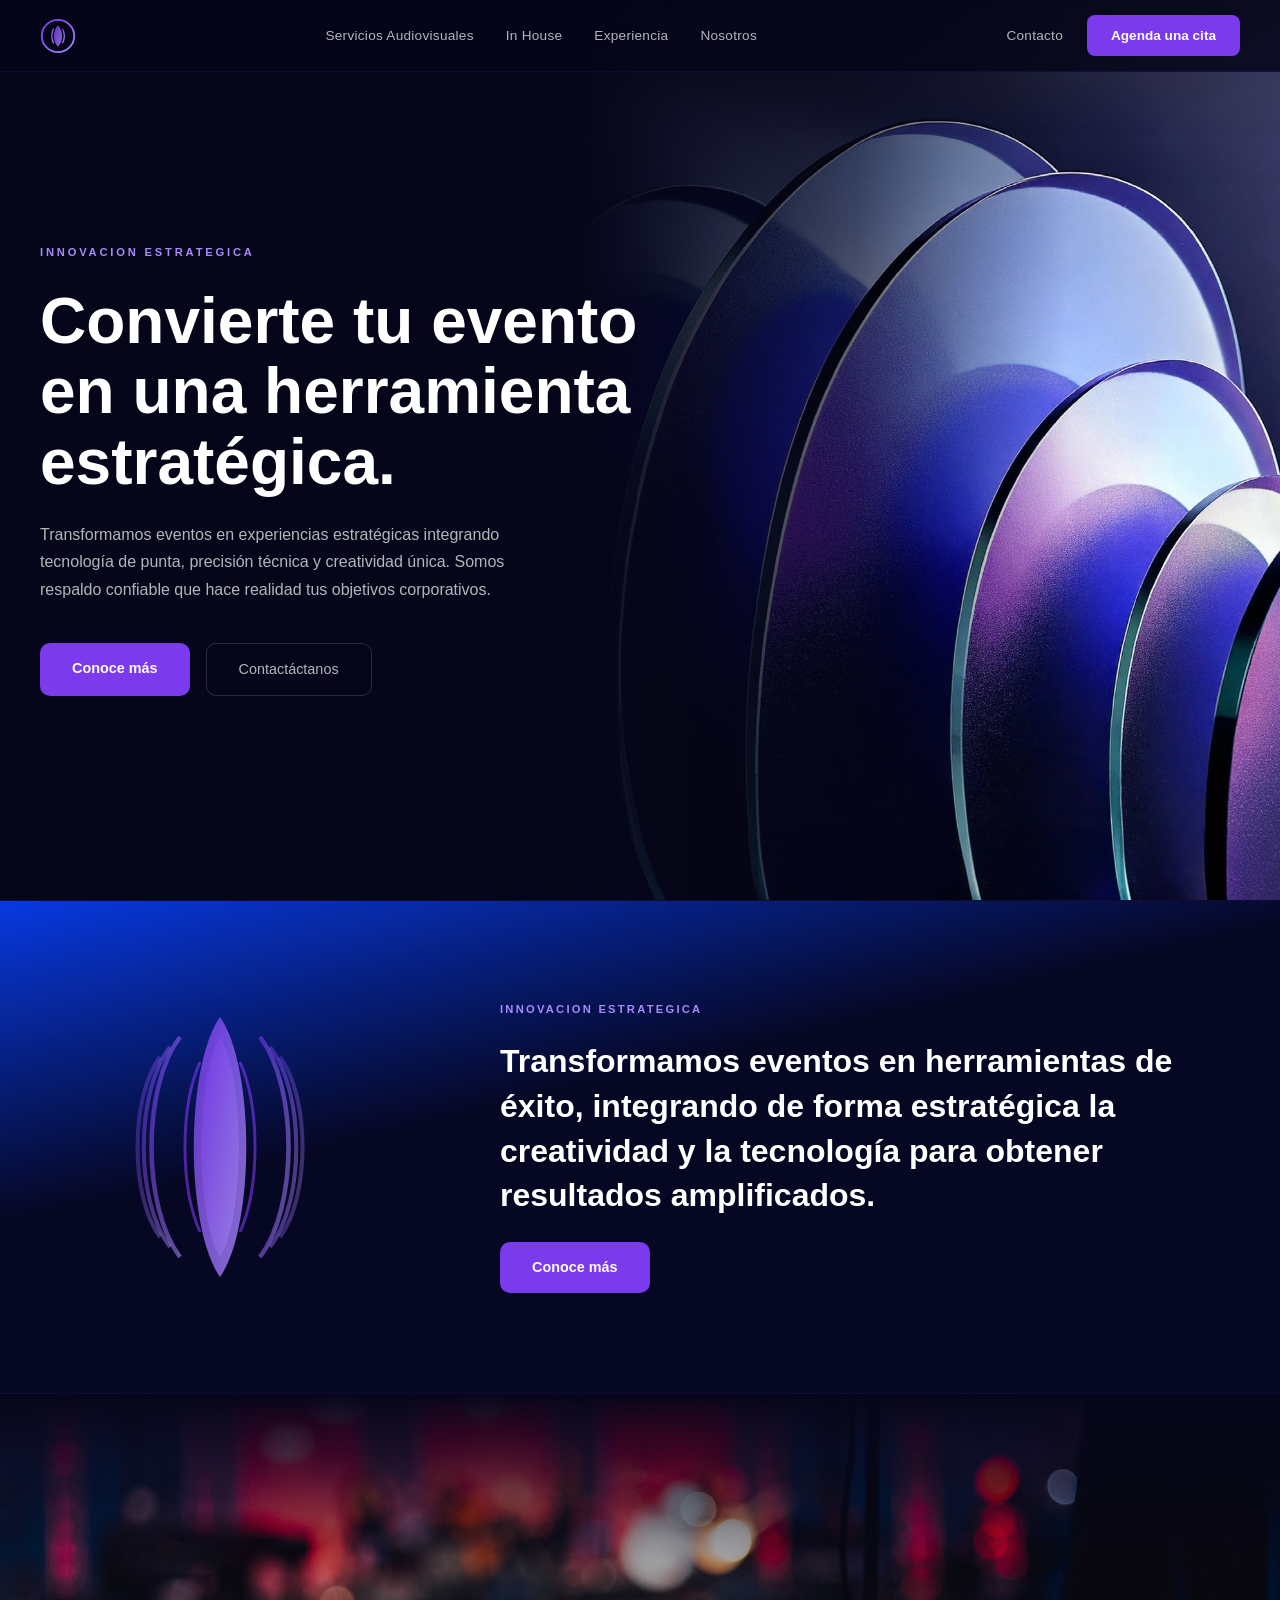
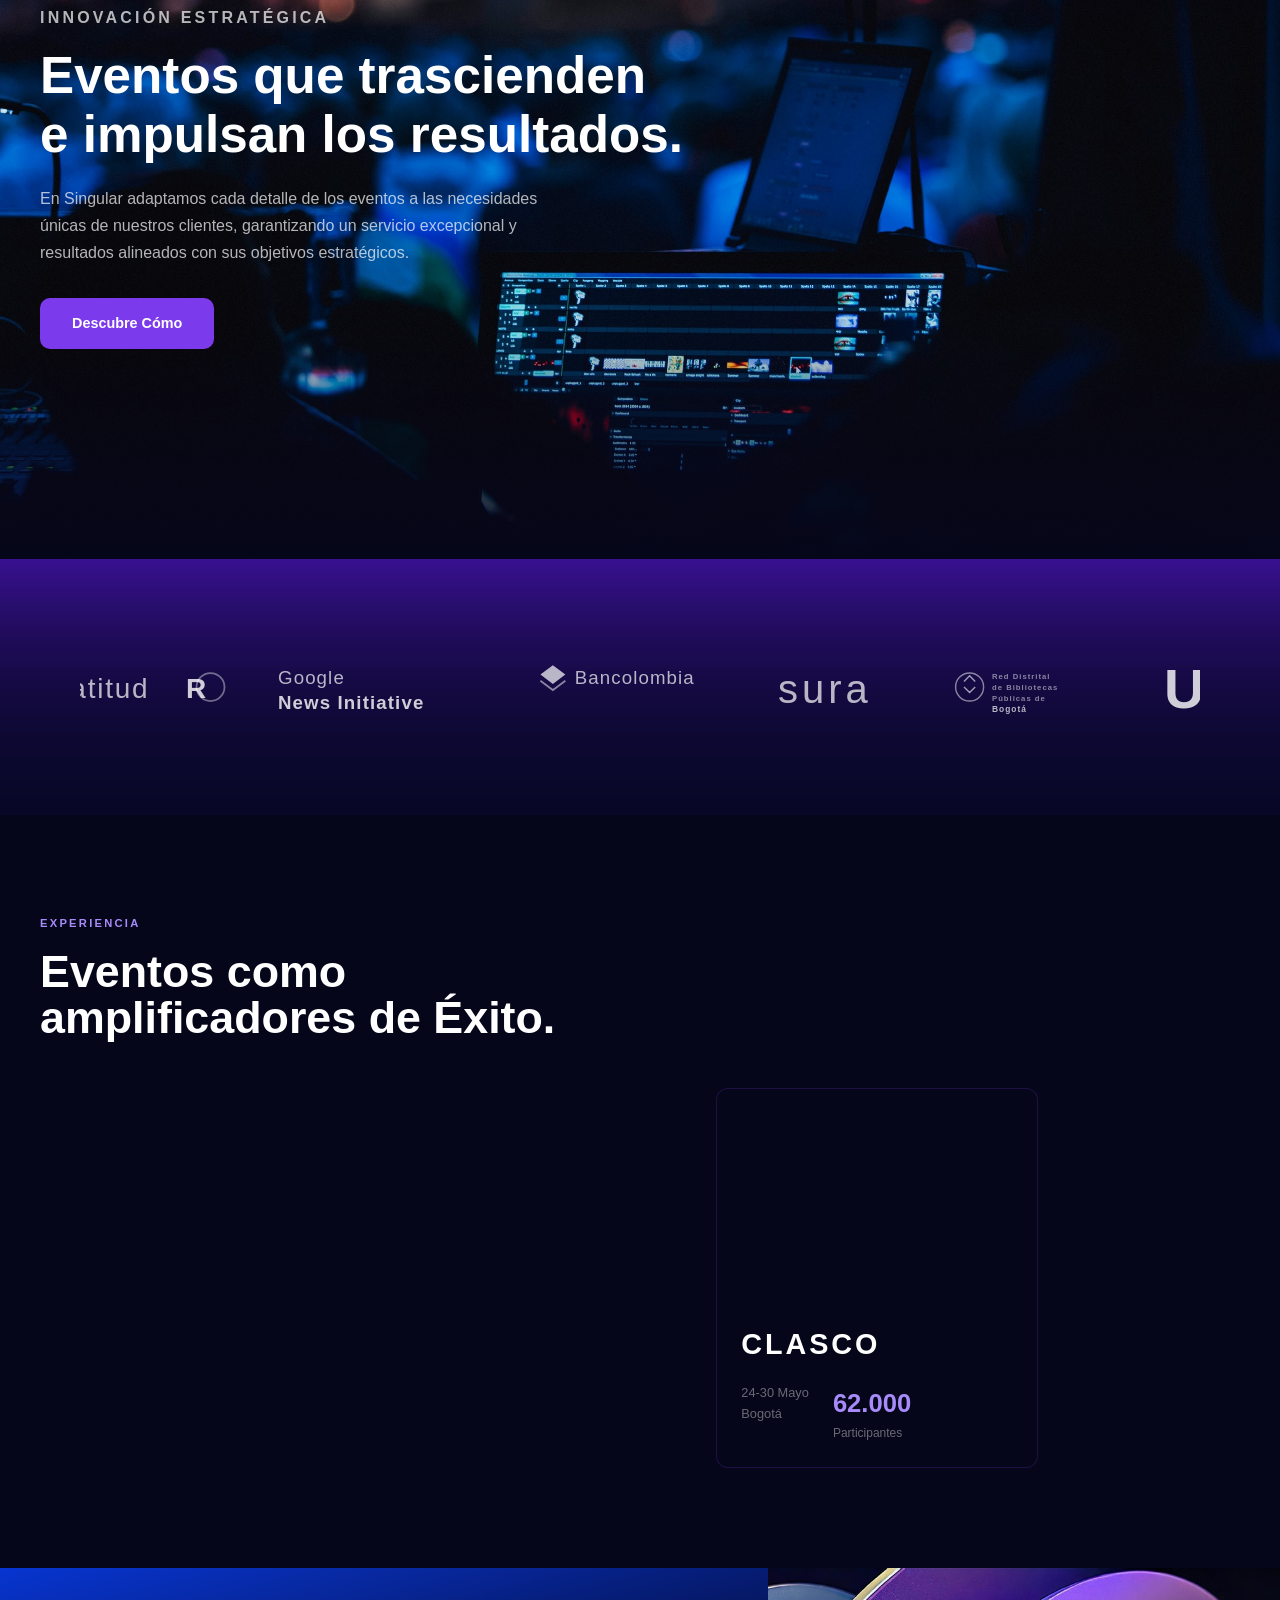
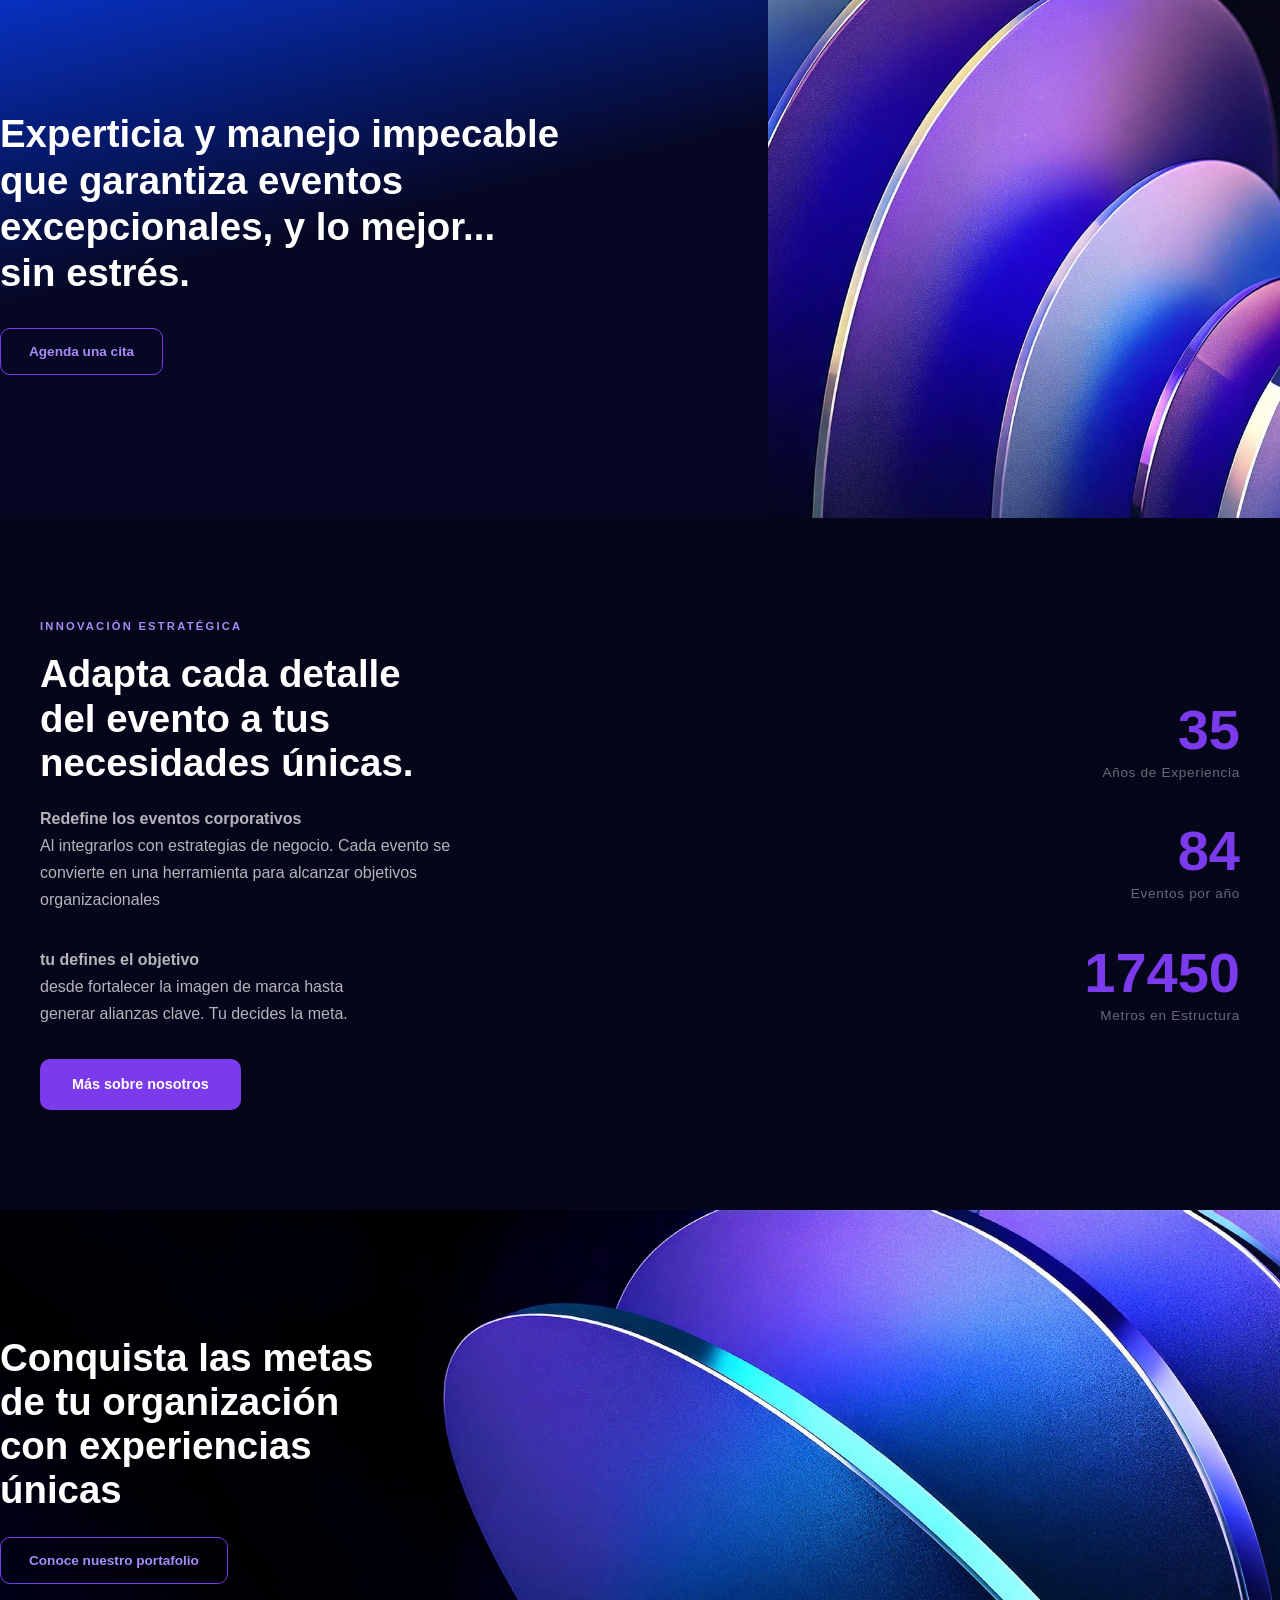
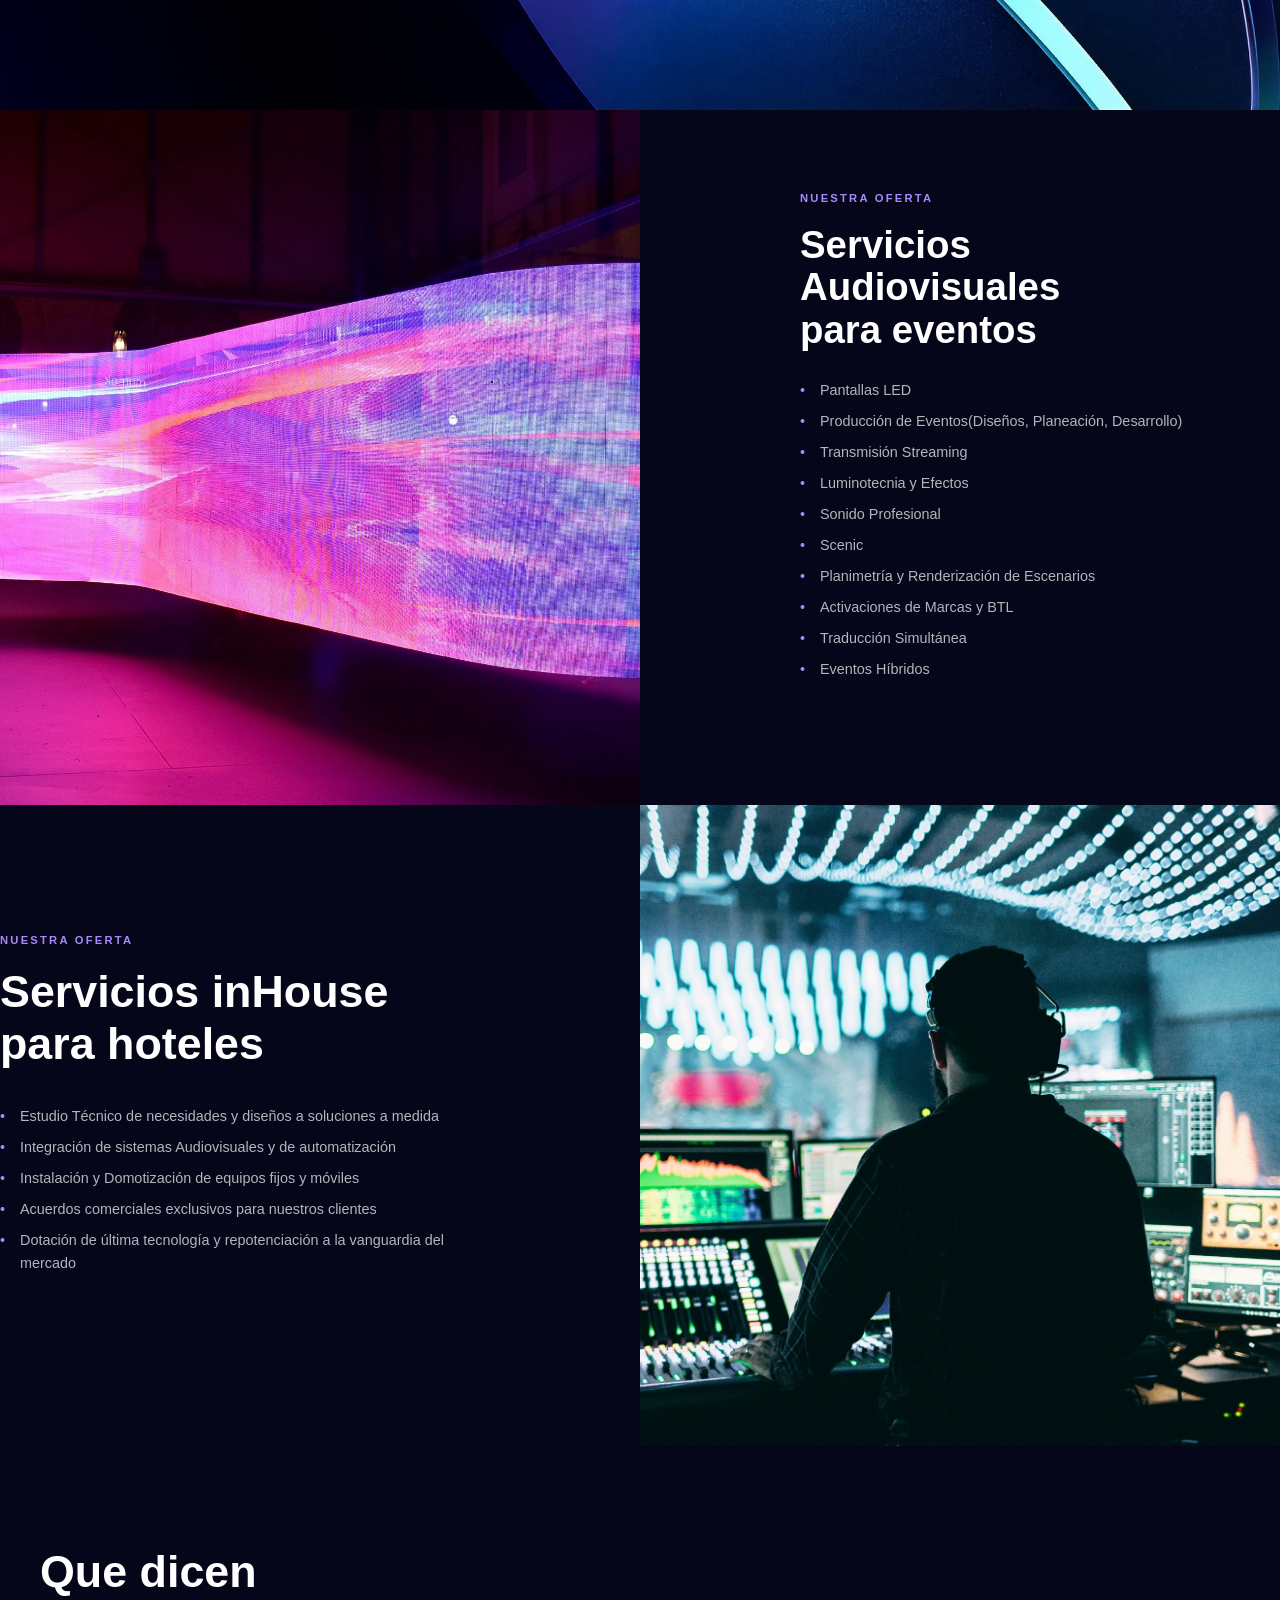
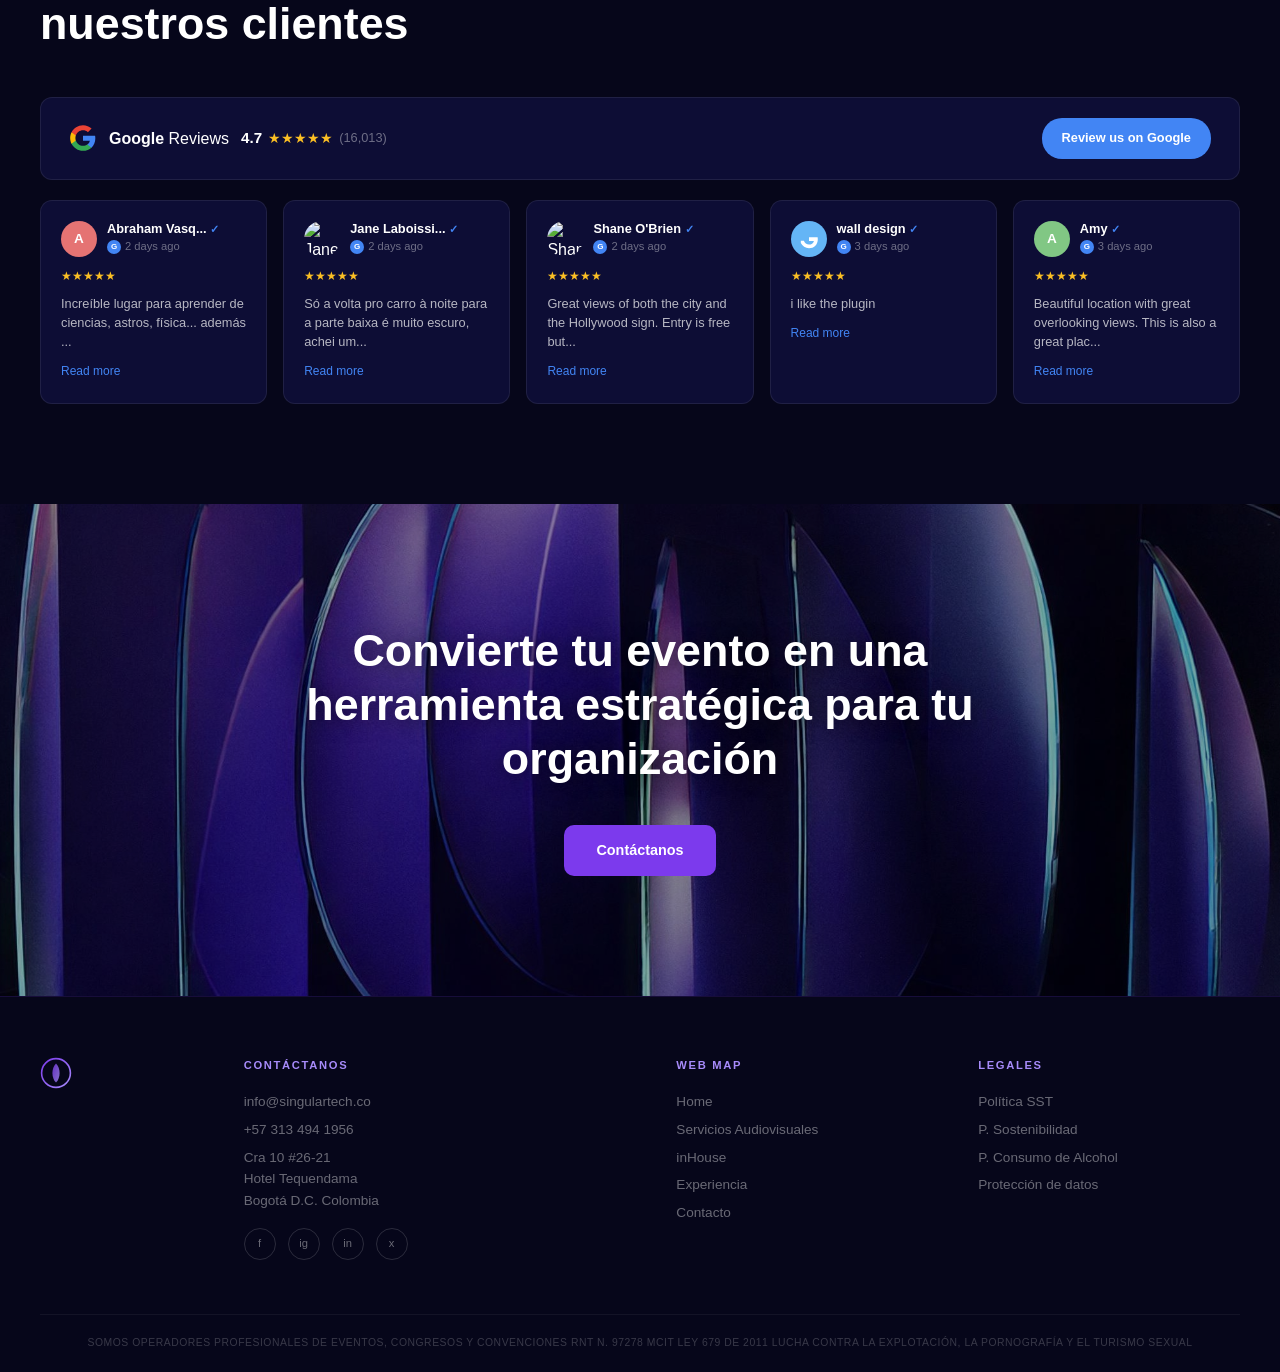
==== commit 5fd0c26f: "Fix mobile responsive styles and change CTA button to primary - Complete responsive overhaul for 102" ====
--- a/index.html
+++ b/index.html
@@ -405,7 +405,7 @@
   <section class="cta-final">
     <div class="cta-final-content">
       <h2>Convierte tu evento en una herramienta estratégica para tu organización</h2>
-      <a href="#" class="btn-primary-outline">Contáctanos</a>
+      <a href="#" class="btn-primary">Contáctanos</a>
     </div>
   </section>
 
--- a/styles.css
+++ b/styles.css
@@ -1826,10 +1826,90 @@
 
 /* ===== RESPONSIVE ===== */
 @media (max-width: 1024px) {
-  .experticia,
-  .adapta,
-  .conquista,
-  .servicios-inhouse,
+  /* Hero: shrink image, keep side-by-side */
+  .hero-image {
+    width: 45%;
+    opacity: 0.7;
+  }
+
+  /* Servicios AV: stack vertically */
+  .servicios-av {
+    grid-template-columns: 1fr;
+  }
+
+  .servicios-av-img {
+    min-height: 350px;
+  }
+
+  .servicios-av-content {
+    padding: 60px 40px;
+  }
+
+  /* Servicios InHouse: stack vertically */
+  .servicios-inhouse {
+    grid-template-columns: 1fr;
+  }
+
+  .servicios-inhouse-content {
+    padding: 60px 40px;
+    order: 2;
+  }
+
+  .servicios-inhouse-img {
+    min-height: 350px;
+    order: 1;
+  }
+
+  /* Experticia: stack */
+  .experticia {
+    grid-template-columns: 1fr;
+    gap: 0;
+  }
+
+  .experticia-content {
+    padding: 60px 40px;
+  }
+
+  .experticia-visual {
+    min-height: 350px;
+  }
+
+  /* Adapta: stack */
+  .adapta {
+    grid-template-columns: 1fr;
+    gap: 40px;
+  }
+
+  .adapta-right {
+    flex-direction: row;
+    justify-content: space-around;
+  }
+
+  .stat-block {
+    text-align: center;
+  }
+
+  /* Conquista: override calc padding */
+  .conquista {
+    padding: 100px 40px;
+  }
+
+  /* Amplificadores carousel */
+  .amplificadores-carousel {
+    grid-template-columns: 1fr 1fr;
+    margin-right: 0;
+  }
+
+  .amplificadores-grid {
+    grid-template-columns: 1fr 1fr;
+  }
+
+  /* Reviews: 3 columns */
+  .reviews-grid {
+    grid-template-columns: repeat(3, 1fr);
+  }
+
+  /* Testimonial CLASCO */
   .testimonial-clasco-grid {
     grid-template-columns: 1fr;
     gap: 0;
@@ -1849,21 +1929,9 @@
     height: 300px;
   }
 
-  .reviews-grid {
-    grid-template-columns: repeat(3, 1fr);
-  }
-
+  /* Footer */
   .footer-inner {
     grid-template-columns: 1fr 1fr;
-  }
-
-  .amplificadores-grid {
-    grid-template-columns: 1fr 1fr;
-  }
-
-  .amplificadores-carousel {
-    grid-template-columns: 1fr 1fr;
-    margin-right: 0;
   }
 
   .hero-bg-shapes {
@@ -1873,6 +1941,7 @@
     opacity: 0.5;
   }
 
+  /* Sub-pages */
   .serv-feature-inner,
   .serv-feature-inner.reverse,
   .serv-banner,
@@ -1901,6 +1970,18 @@
     border-radius: 0 0 16px 16px;
     min-height: 360px;
   }
+
+  /* Logos section */
+  .logos-section {
+    padding: 60px 40px;
+    min-height: auto;
+  }
+
+  .logos-track {
+    flex-wrap: wrap;
+    gap: 24px;
+    justify-content: center;
+  }
 }
 
 @media (max-width: 768px) {
@@ -1918,12 +1999,27 @@
     display: flex;
   }
 
+  /* Hero: image becomes subtle background */
   .hero {
     padding: 100px 20px 60px;
+    min-height: auto;
+  }
+
+  .hero-image {
+    width: 100%;
+    opacity: 0.25;
+  }
+
+  .hero-image::after {
+    background: linear-gradient(180deg, var(--bg-primary) 0%, rgba(6, 6, 26, 0.7) 40%, rgba(6, 6, 26, 0.85) 100%);
   }
 
   .hero h1 {
     font-size: 2.2rem;
+  }
+
+  .hero-sub {
+    max-width: 100%;
   }
 
   .hero-bg-shapes {
@@ -1932,26 +2028,167 @@
     right: -20%;
   }
 
+  /* Global section padding override */
   section {
     padding-left: 20px !important;
     padding-right: 20px !important;
   }
 
+  /* Transform */
+  .transform-section {
+    padding: 60px 20px;
+  }
+
+  .transform-inner {
+    flex-direction: column;
+    gap: 24px;
+    text-align: center;
+  }
+
+  .transform-icon svg {
+    width: 180px;
+    height: 180px;
+  }
+
+  /* Trascienden */
+  .trascienden {
+    padding: 100px 20px;
+    min-height: auto;
+  }
+
+  /* Servicios AV */
+  .servicios-av {
+    grid-template-columns: 1fr;
+    min-height: auto;
+  }
+
+  .servicios-av-img {
+    min-height: 280px;
+  }
+
+  .servicios-av-content {
+    padding: 40px 20px;
+  }
+
+  /* Servicios InHouse */
+  .servicios-inhouse {
+    grid-template-columns: 1fr;
+    min-height: auto;
+  }
+
+  .servicios-inhouse-content {
+    padding: 40px 20px;
+    order: 2;
+  }
+
+  .servicios-inhouse-img {
+    min-height: 280px;
+    order: 1;
+  }
+
+  /* Experticia */
+  .experticia {
+    grid-template-columns: 1fr;
+    min-height: auto;
+  }
+
+  .experticia-content {
+    padding: 40px 20px;
+  }
+
+  .experticia-visual {
+    min-height: 300px;
+  }
+
+  /* Adapta */
+  .adapta {
+    grid-template-columns: 1fr;
+    gap: 32px;
+    padding: 60px 20px;
+  }
+
+  .adapta-right {
+    flex-direction: row;
+    flex-wrap: wrap;
+    justify-content: space-around;
+    gap: 24px;
+  }
+
+  .stat-block {
+    text-align: center;
+    min-width: 120px;
+  }
+
+  .stat-number {
+    font-size: 2.5rem;
+  }
+
+  /* Conquista */
+  .conquista {
+    padding: 80px 20px;
+    min-height: auto;
+  }
+
+  /* Amplificadores */
+  .amplificadores {
+    padding: 60px 20px;
+  }
+
   .amplificadores-grid {
     grid-template-columns: 1fr;
   }
 
   .amplificadores-carousel {
-    grid-template-columns: 1fr;
+    grid-template-columns: 1fr 1fr;
     margin-right: 0;
+    min-height: 280px;
+  }
+
+  .amp-card {
+    min-height: 220px;
+  }
+
+  /* Google Reviews */
+  .google-header-bar {
+    flex-direction: column;
+    gap: 16px;
+    text-align: center;
+    padding: 16px 20px;
+  }
+
+  .google-header-left {
+    flex-wrap: wrap;
+    justify-content: center;
   }
 
   .reviews-grid {
     grid-template-columns: 1fr 1fr;
   }
 
-  .stat-number {
-    font-size: 2.5rem;
+  /* Testimonios */
+  .testimonios {
+    padding: 60px 20px;
+  }
+
+  /* Logos */
+  .logos-section {
+    padding: 40px 20px;
+    min-height: auto;
+  }
+
+  .logos-track {
+    flex-wrap: wrap;
+    gap: 16px;
+    justify-content: center;
+  }
+
+  .logo-item.logo-svg svg {
+    height: 40px;
+  }
+
+  /* CTA Final */
+  .cta-final {
+    padding: 80px 20px;
   }
 
   .cta-petals-left,
@@ -1964,32 +2201,160 @@
     justify-content: center;
   }
 
+  /* Footer */
+  .footer {
+    padding: 40px 20px 0;
+  }
+
   .footer-inner {
     grid-template-columns: 1fr;
     gap: 32px;
   }
-
-  .transform-inner {
-    flex-direction: column;
-    gap: 24px;
-    text-align: center;
-  }
 }
 
 @media (max-width: 480px) {
+  .hero {
+    padding: 90px 16px 50px;
+  }
+
   .hero h1 {
     font-size: 1.8rem;
   }
 
+  .hero-buttons {
+    flex-direction: column;
+  }
+
+  .hero-buttons a {
+    text-align: center;
+  }
+
+  /* Servicios sections: tighter padding */
+  .servicios-av-img,
+  .servicios-inhouse-img {
+    min-height: 220px;
+  }
+
+  .servicios-av-content,
+  .servicios-inhouse-content {
+    padding: 30px 16px;
+  }
+
+  .experticia-content {
+    padding: 30px 16px;
+  }
+
+  .experticia-visual {
+    min-height: 240px;
+  }
+
+  /* Conquista */
+  .conquista {
+    padding: 60px 16px;
+  }
+
+  .conquista h2 {
+    font-size: 1.6rem;
+  }
+
+  /* Adapta */
+  .adapta {
+    padding: 50px 16px;
+    gap: 24px;
+  }
+
+  .adapta-right {
+    flex-direction: column;
+    align-items: center;
+  }
+
+  .stat-number {
+    font-size: 2.2rem;
+  }
+
+  /* Amplificadores: single column */
+  .amplificadores {
+    padding: 50px 16px;
+  }
+
+  .amplificadores-carousel {
+    grid-template-columns: 1fr;
+    min-height: auto;
+  }
+
+  .amp-card {
+    min-height: 200px;
+  }
+
+  .amp-tag {
+    font-size: 1.4rem;
+  }
+
+  /* Reviews: single column */
   .reviews-grid {
     grid-template-columns: 1fr;
   }
 
-  .hero-buttons {
-    flex-direction: column;
-  }
-
-  .hero-buttons a {
-    text-align: center;
-  }
-}
+  .google-header-bar {
+    padding: 14px 16px;
+  }
+
+  /* Logos */
+  .logos-section {
+    padding: 30px 16px;
+  }
+
+  .logo-item.logo-svg svg {
+    height: 32px;
+  }
+
+  /* CTA */
+  .cta-final {
+    padding: 60px 16px;
+  }
+
+  .cta-final h2 {
+    font-size: 1.5rem;
+  }
+
+  /* Transform */
+  .transform-section {
+    padding: 50px 16px;
+  }
+
+  .transform-icon svg {
+    width: 140px;
+    height: 140px;
+  }
+
+  /* Trascienden */
+  .trascienden {
+    padding: 70px 16px;
+  }
+
+  /* Footer */
+  .footer {
+    padding: 30px 16px 0;
+  }
+
+  .footer-bottom p {
+    font-size: 0.55rem;
+  }
+
+  /* Sub-pages */
+  .serv-feature-content {
+    padding: 40px 16px;
+  }
+
+  .serv-banner-content {
+    padding: 40px 16px;
+  }
+
+  .serv-bloque-card {
+    padding: 32px 20px;
+  }
+
+  .fullpack-card {
+    padding: 32px 20px;
+  }
+}
